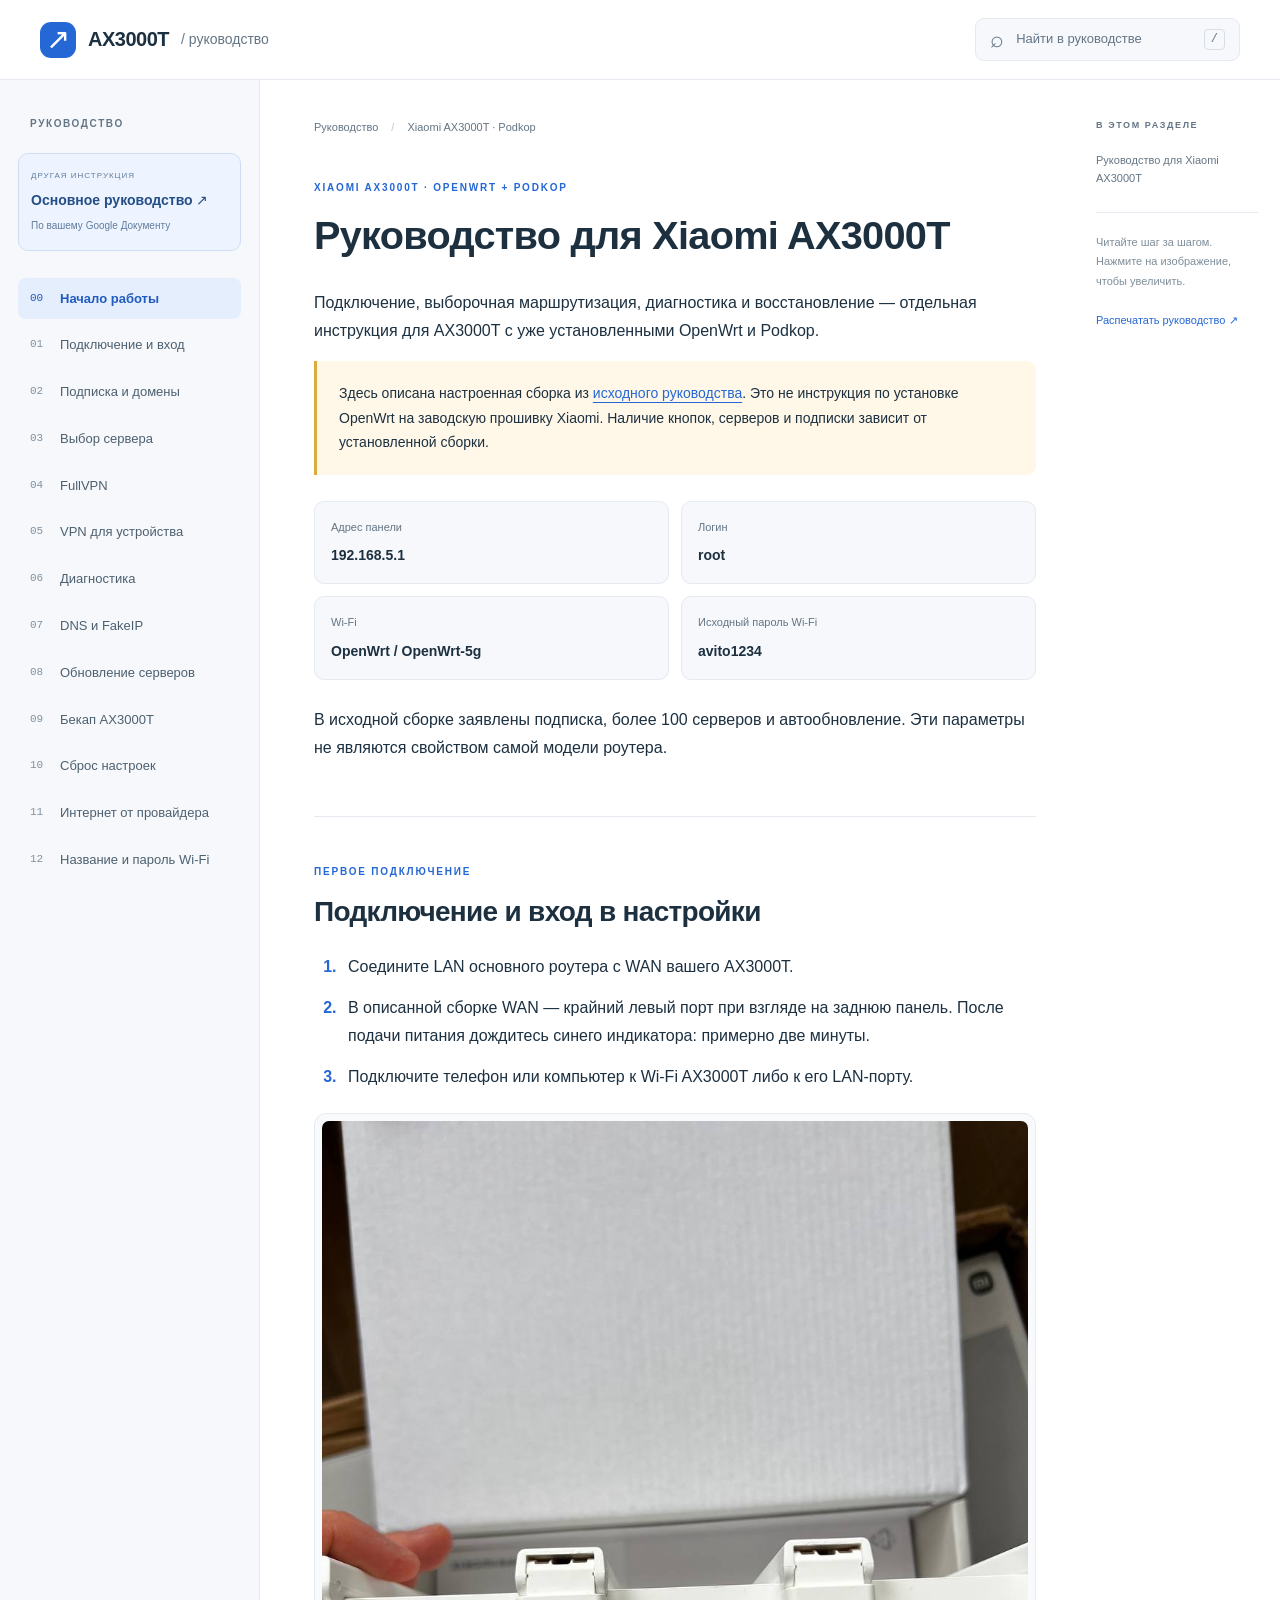
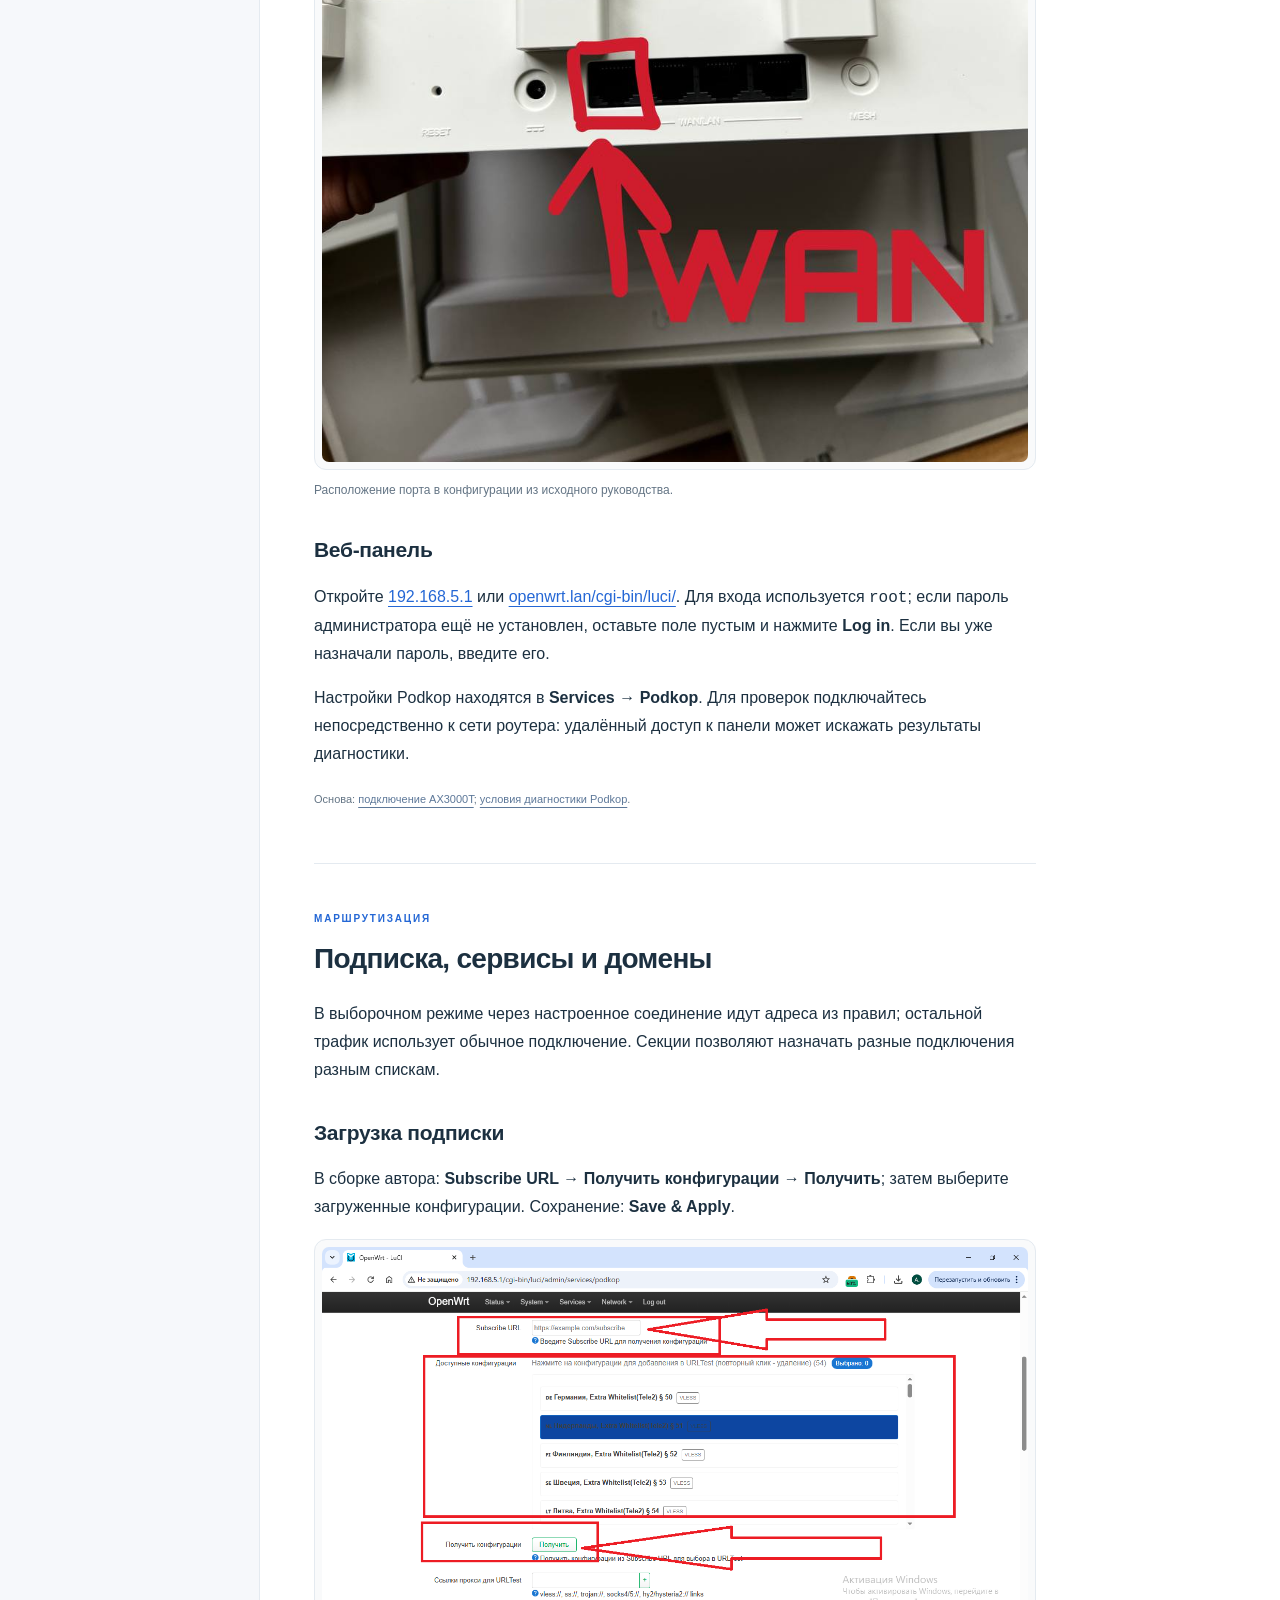
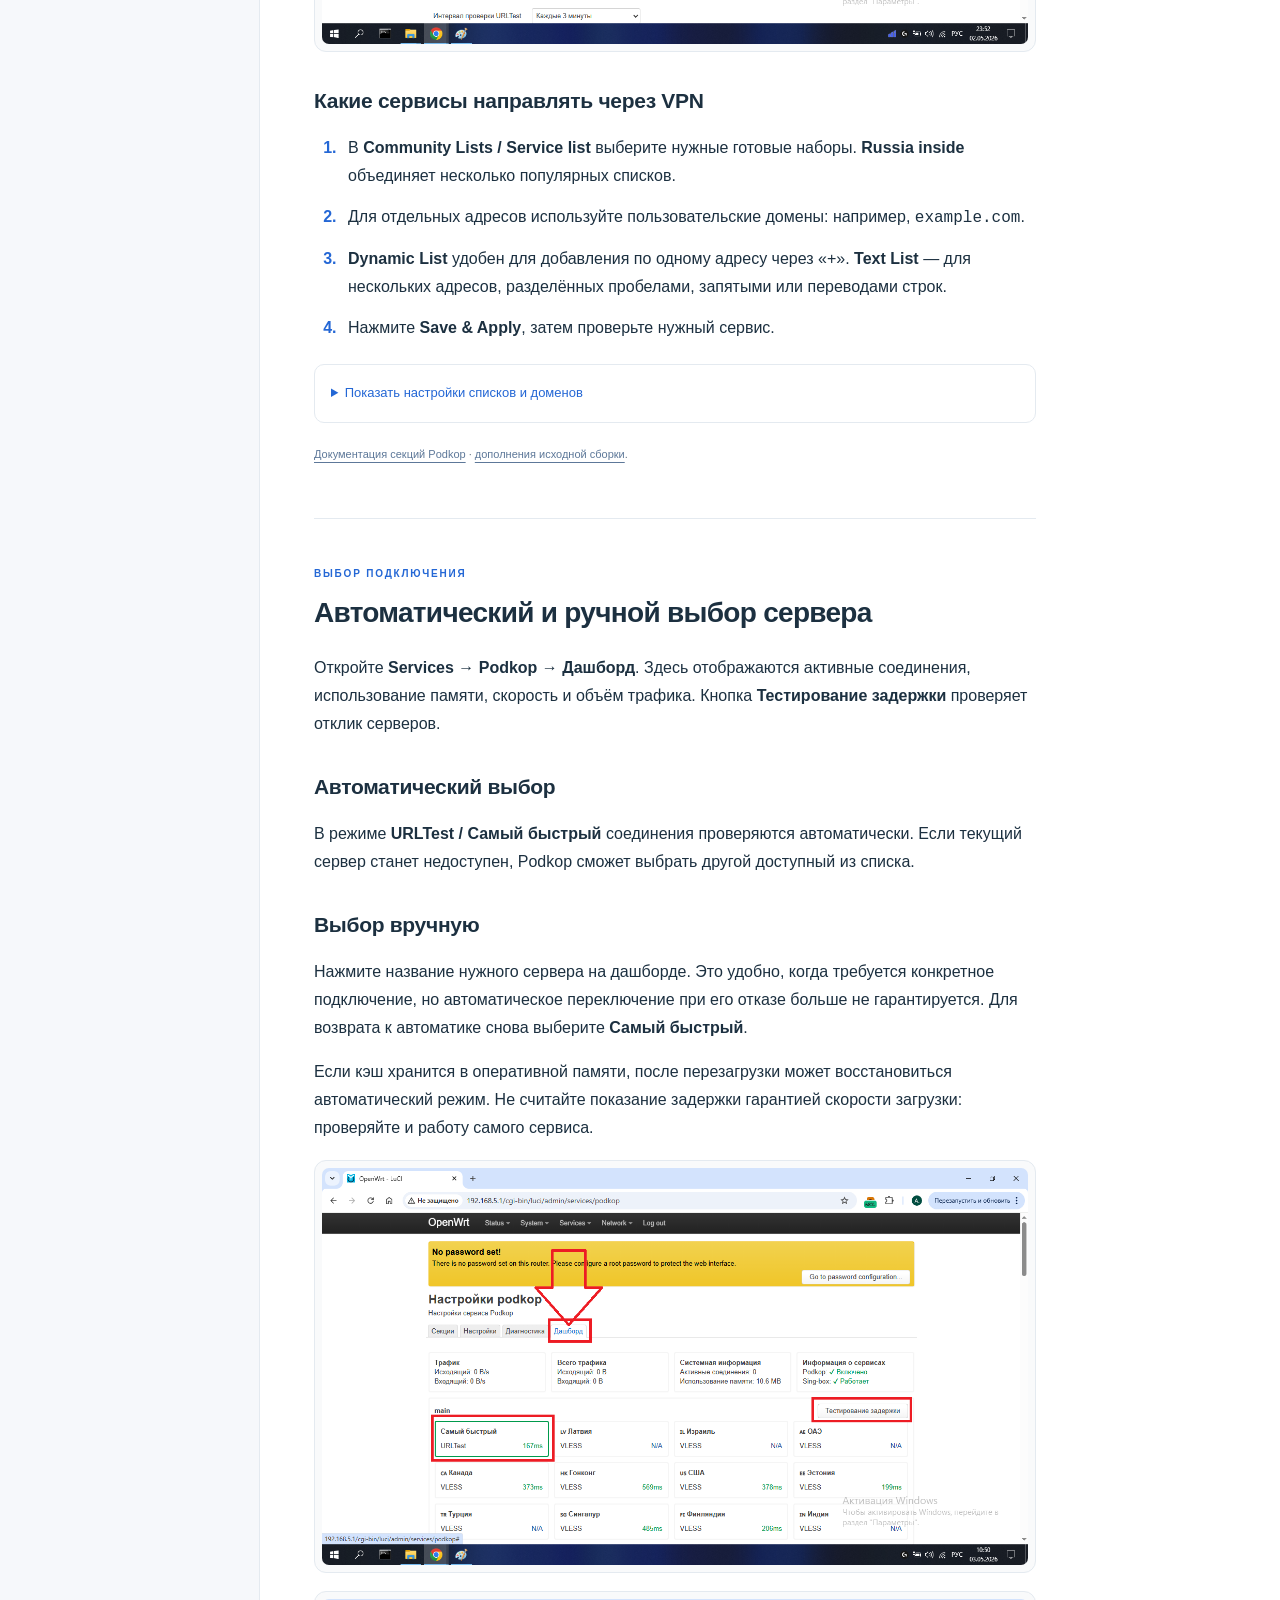
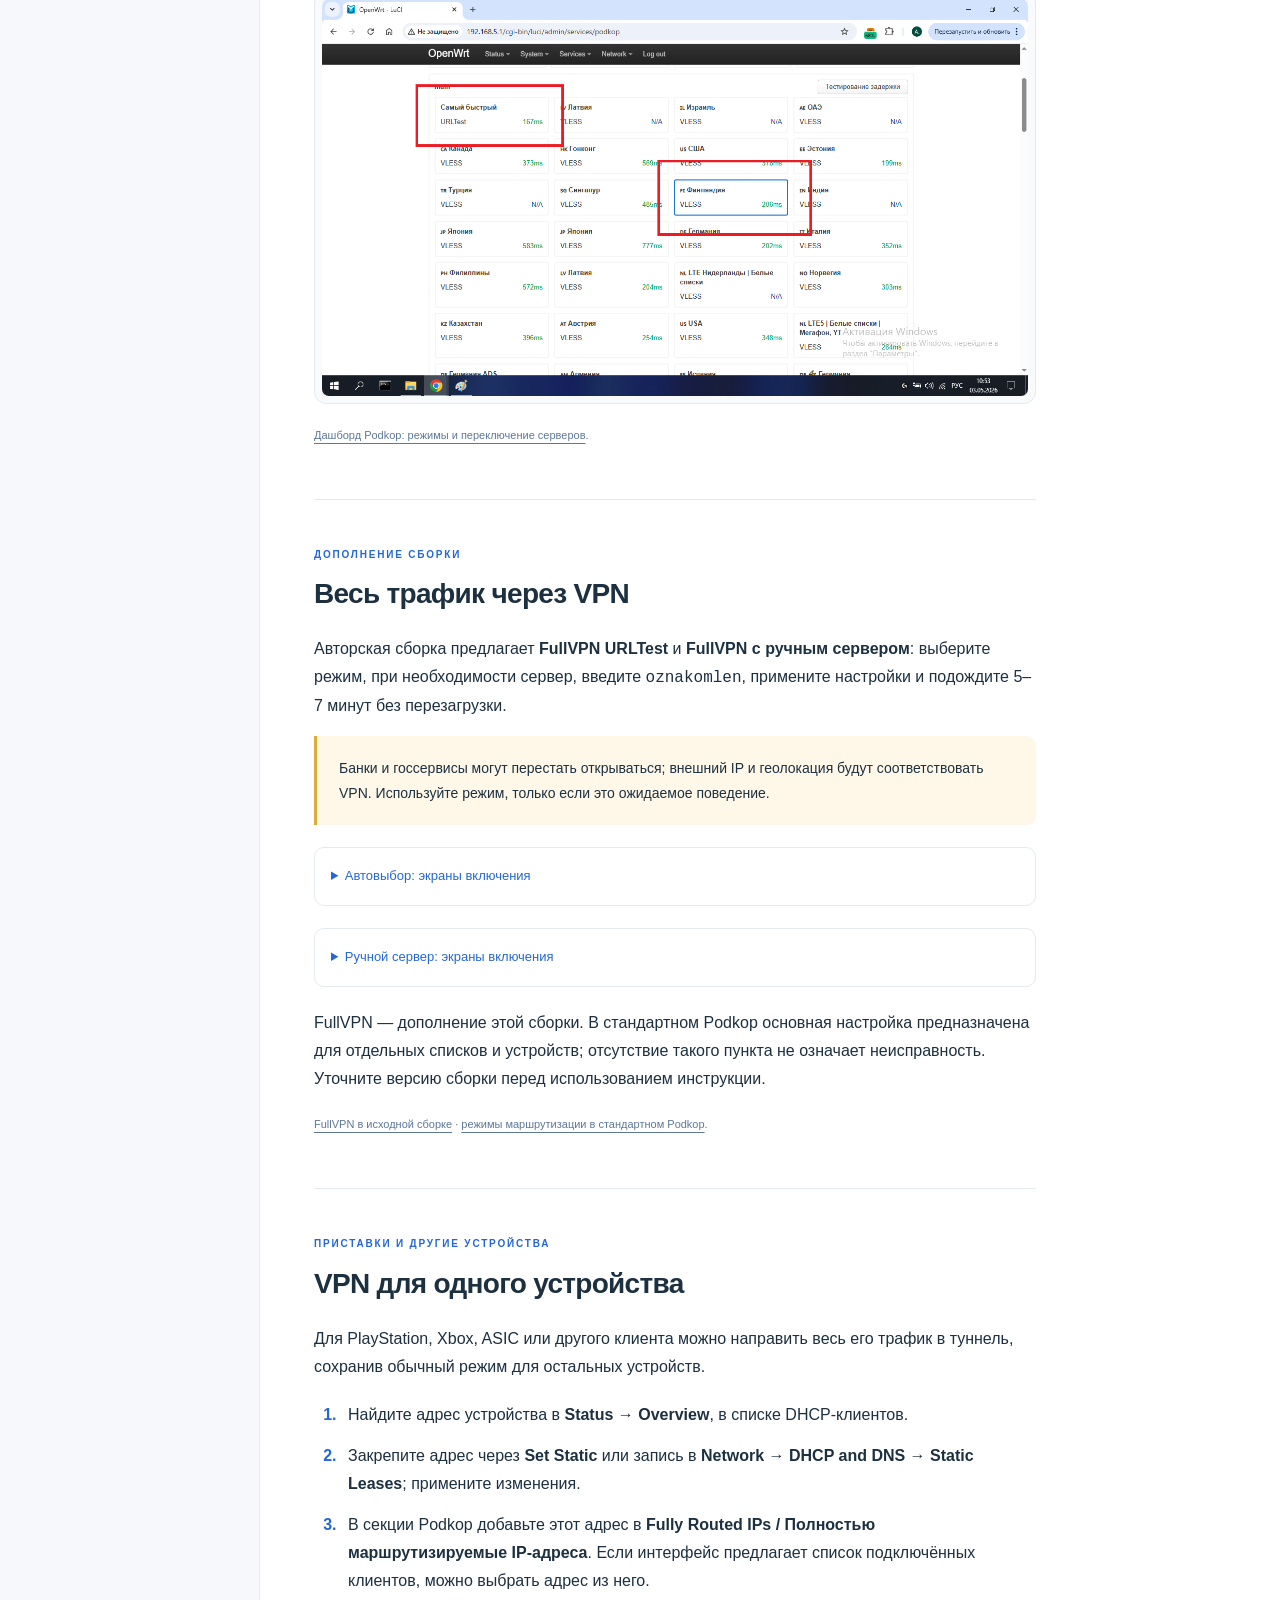
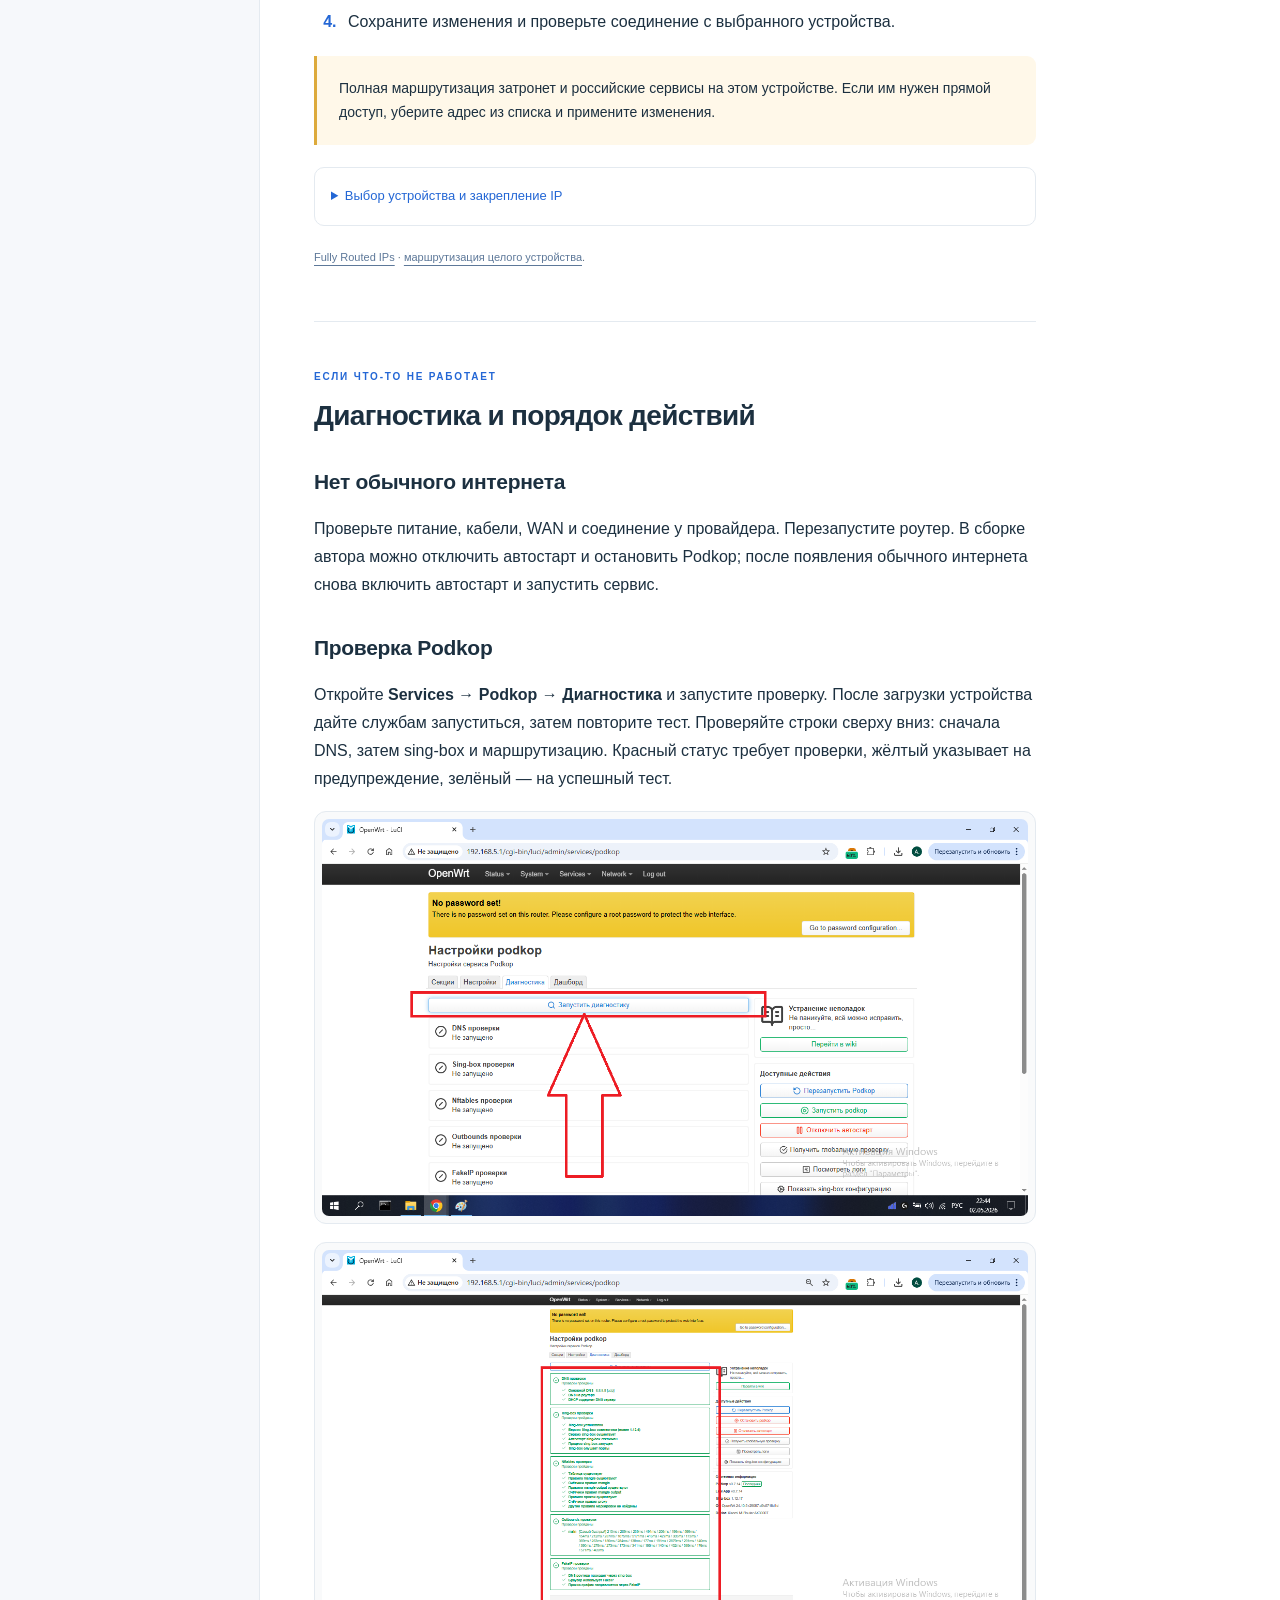
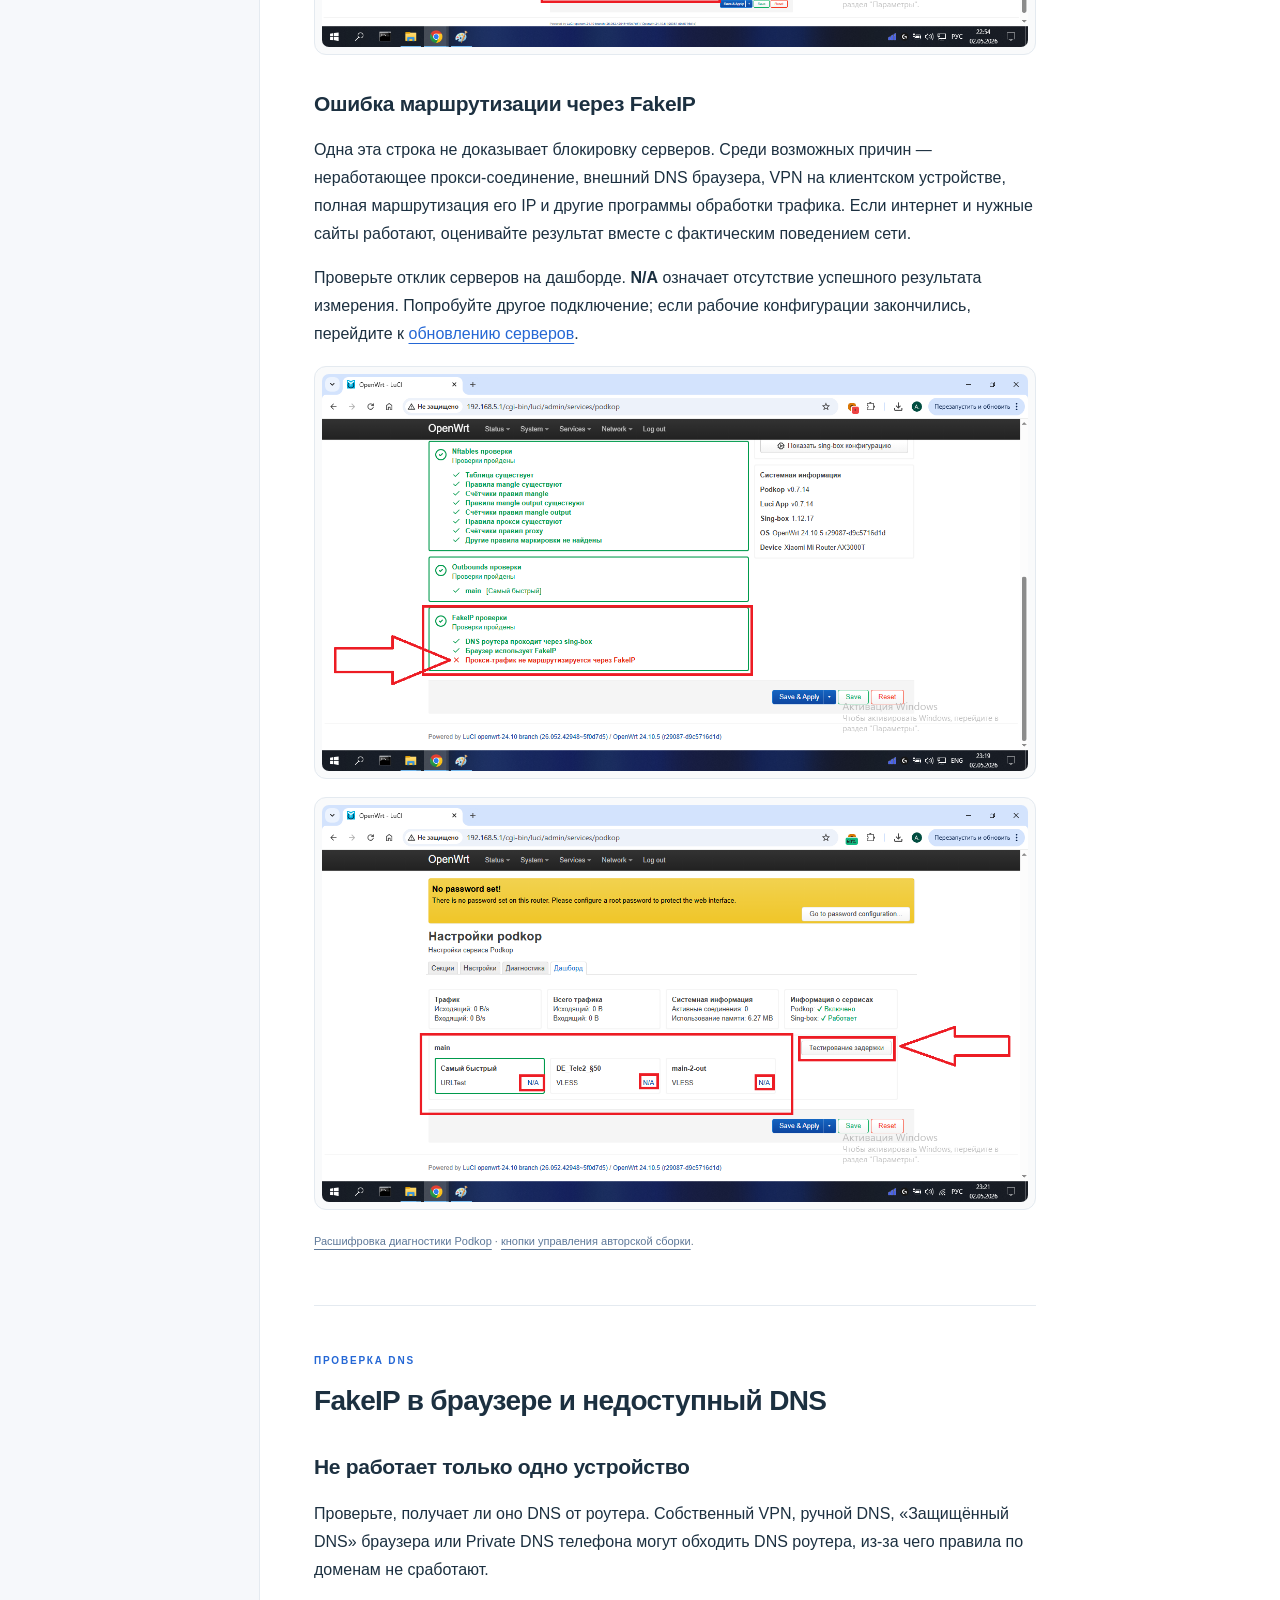
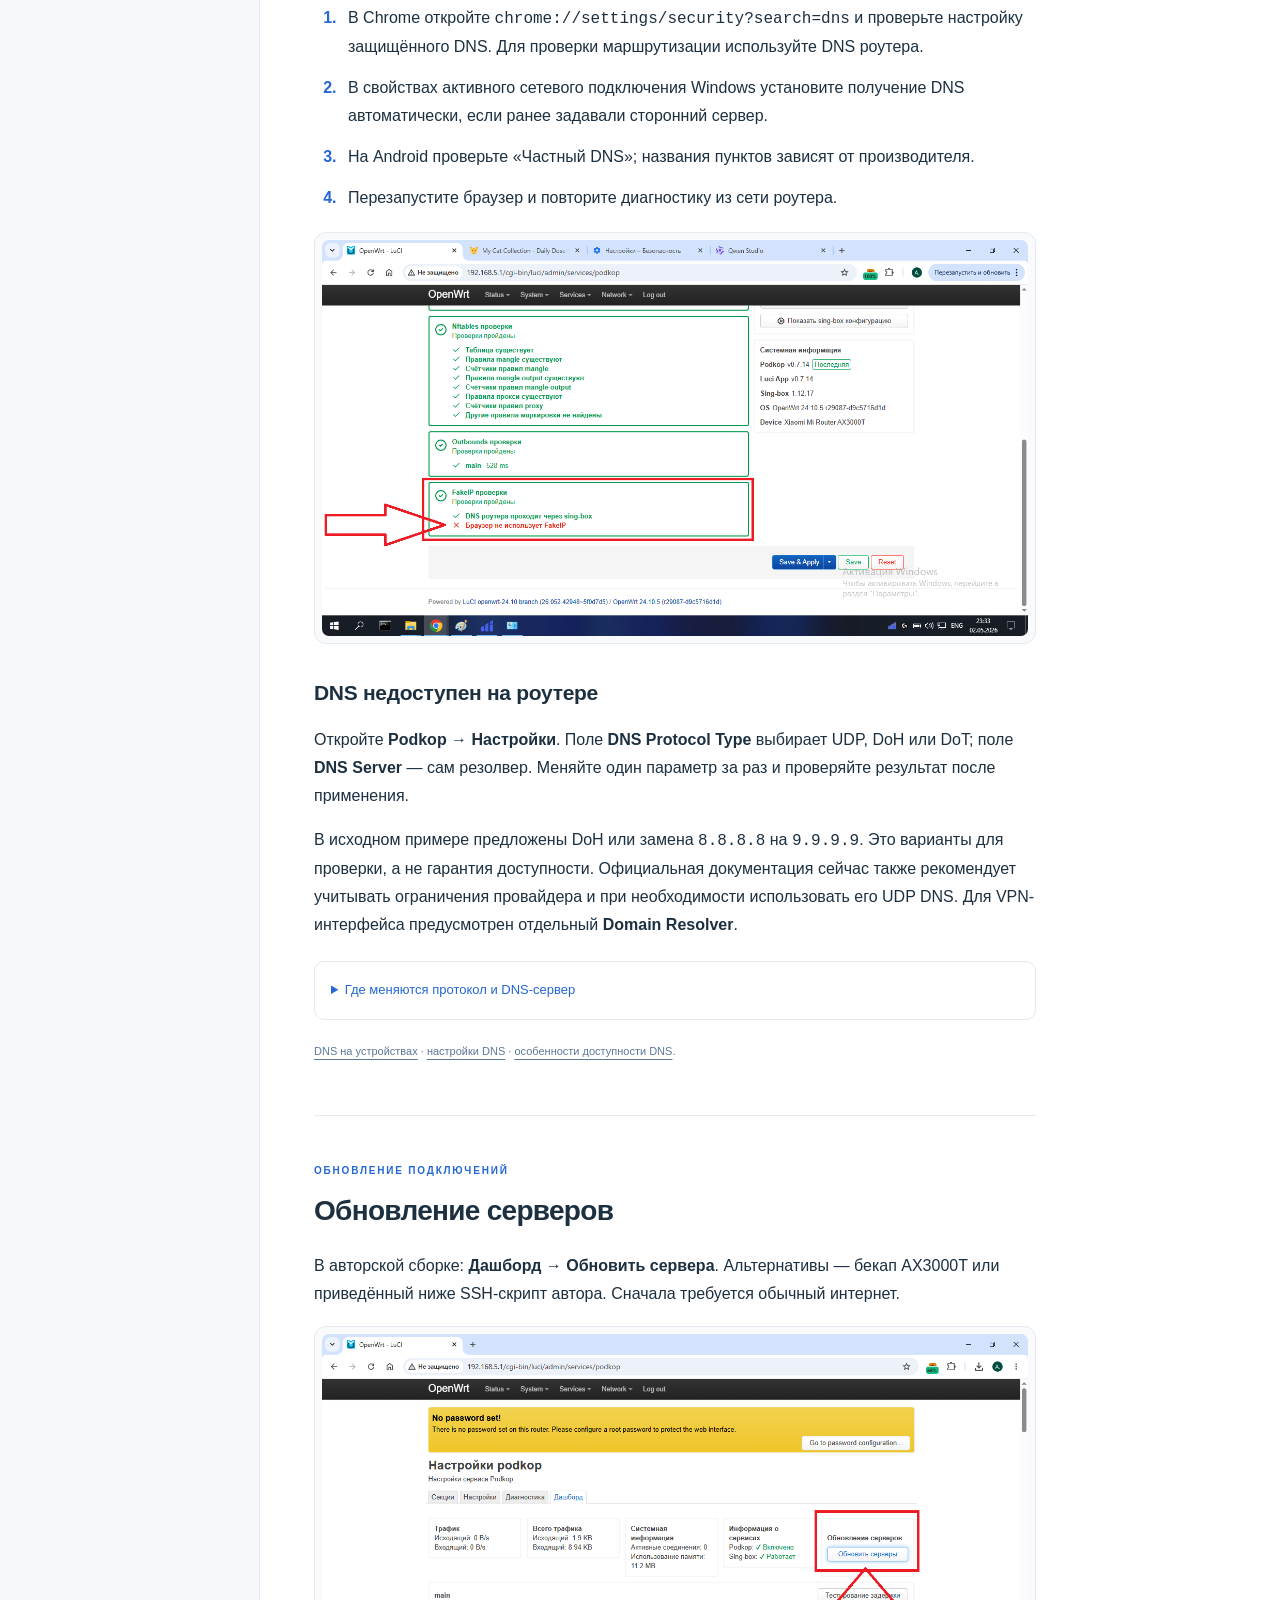
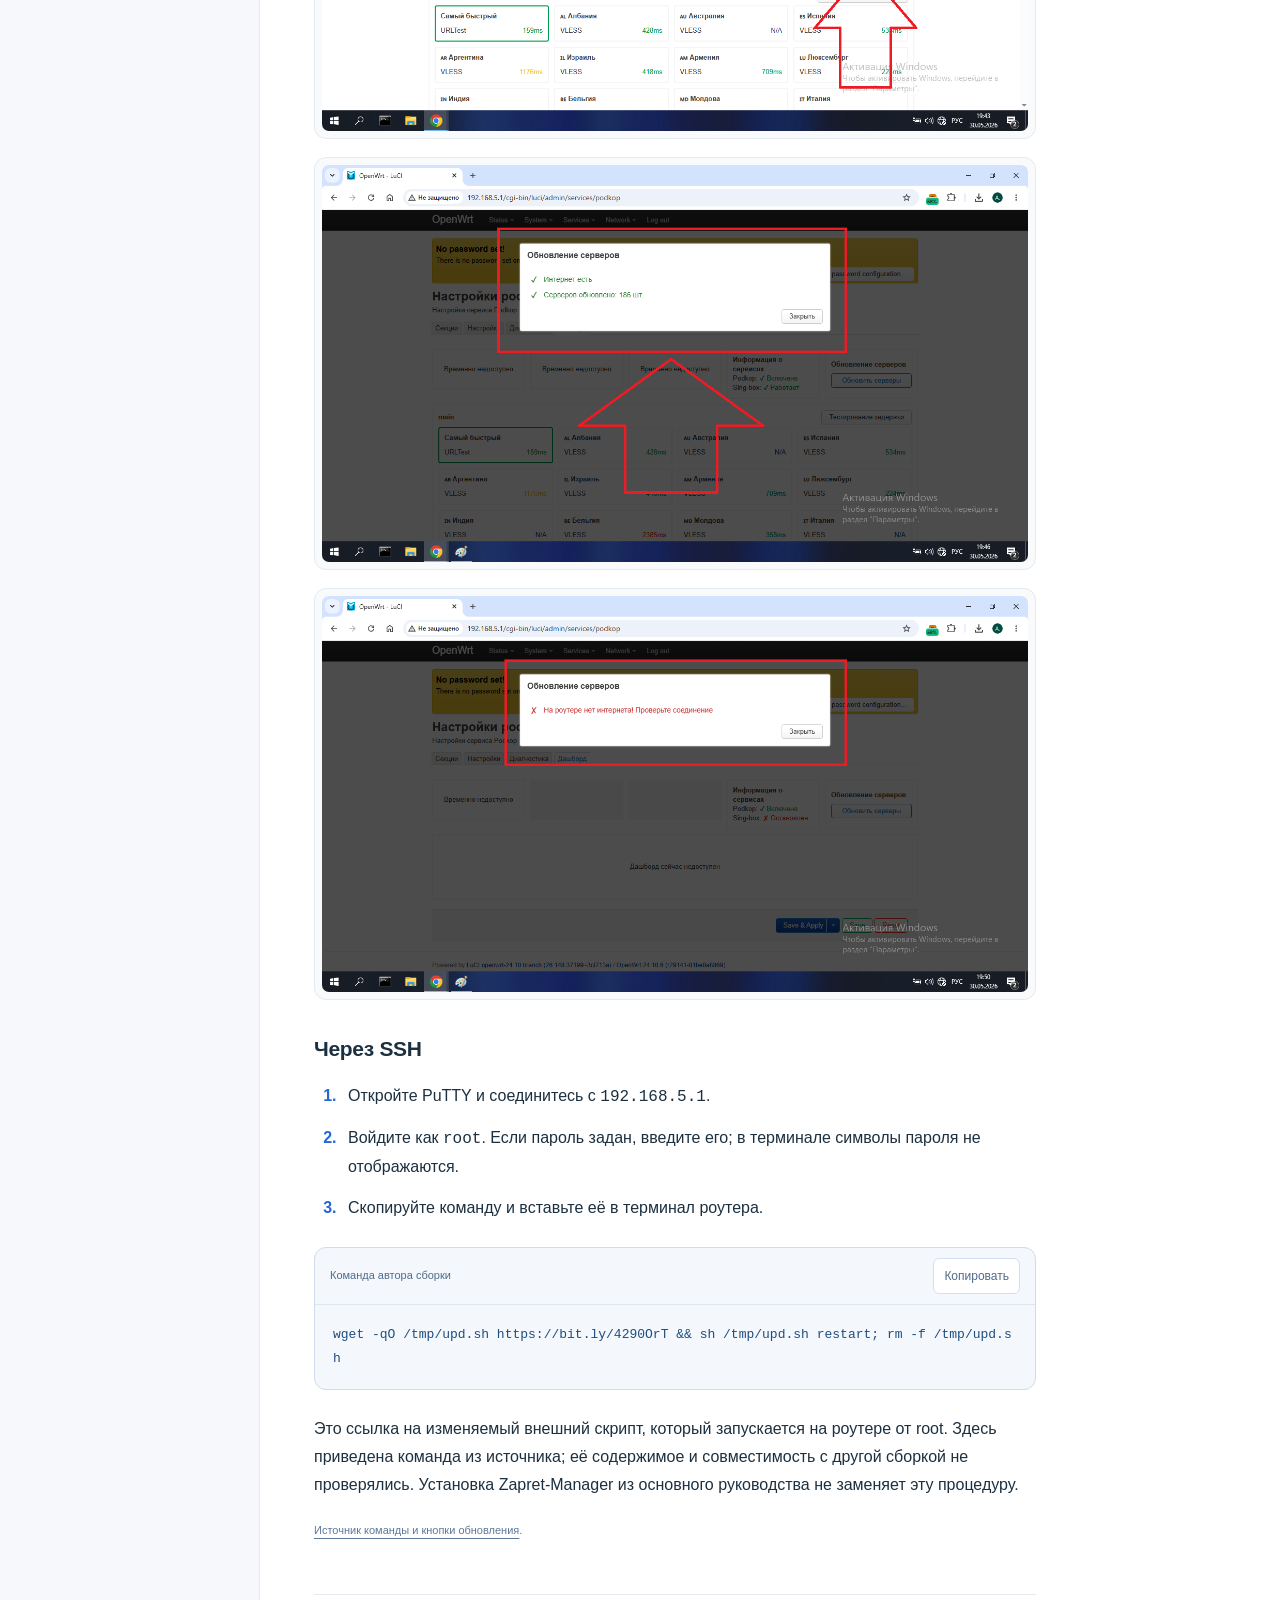
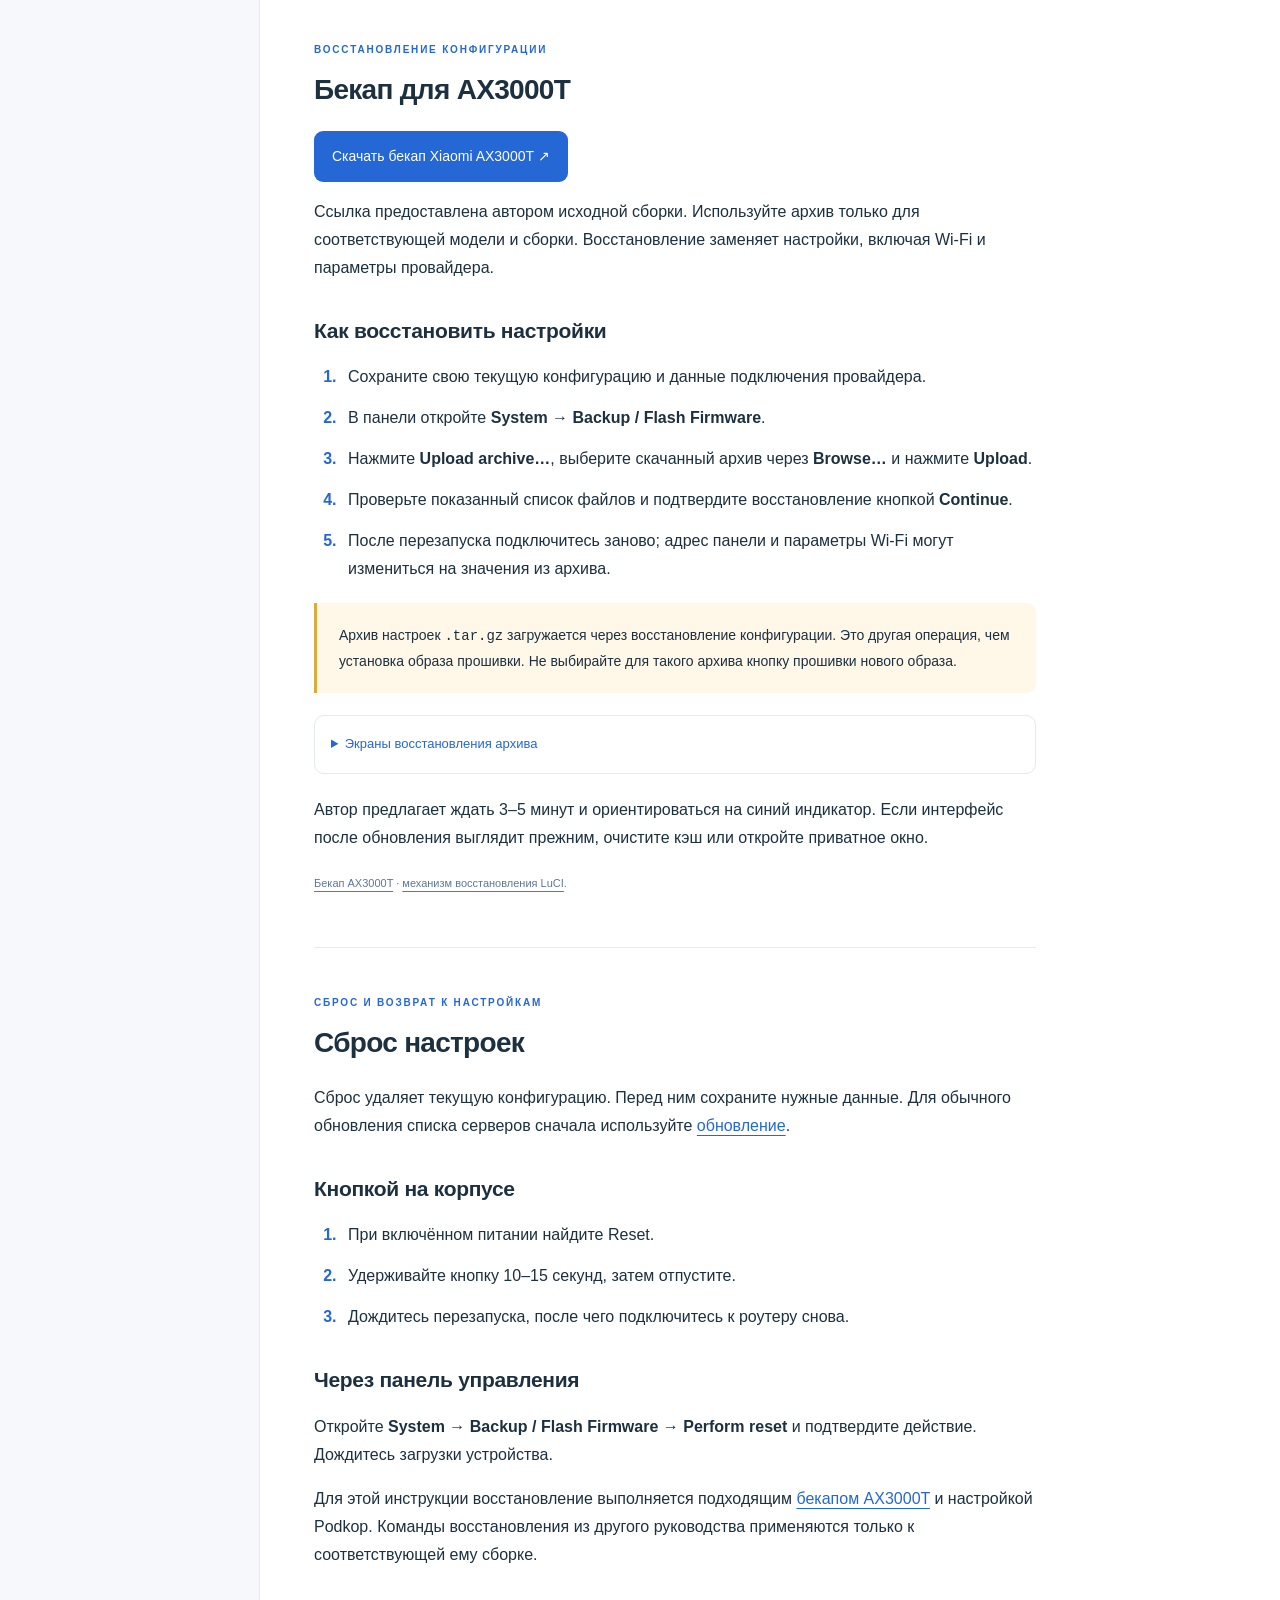
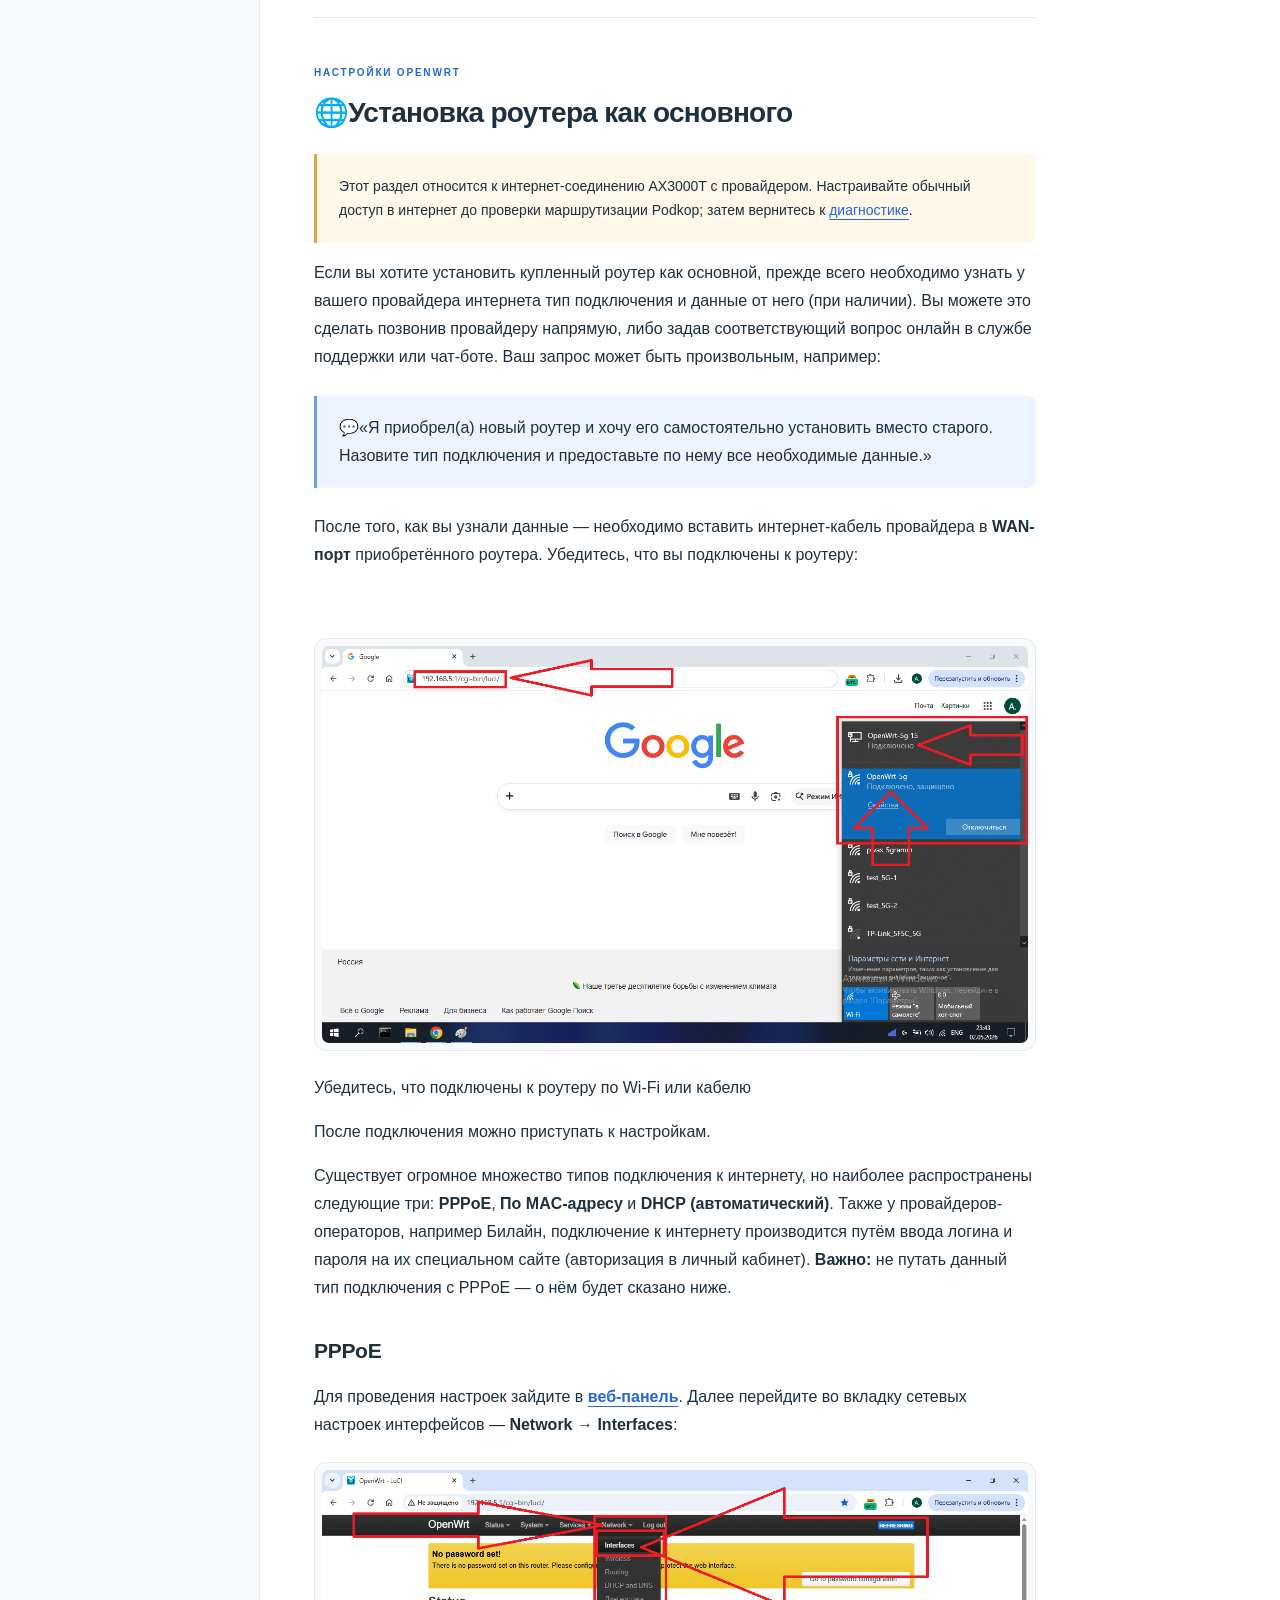
==== ax3000t.html @ 641a0ffe "Add separate Xiaomi AX3000T OpenWrt and Podkop guide" ====
<!DOCTYPE html>

<html lang="ru">
<head>
<meta charset="utf-8"/>
<meta content="width=device-width,initial-scale=1" name="viewport"/>
<meta content="#ffffff" name="theme-color"/>
<meta content="Xiaomi AX3000T с OpenWrt и Podkop: подключение, серверы, FullVPN, DNS, диагностика, бекап и восстановление." name="description"/>
<title>Xiaomi AX3000T — руководство OpenWrt и Podkop</title>
<link href="assets/favicon.svg" rel="icon" type="image/svg+xml"/>
<link href="assets/style.css" rel="stylesheet"/>
<script defer="" src="assets/app.js"></script>
</head>
<body>
<a class="skip-link" href="#main-content">Перейти к инструкции</a>
<header class="site-header">
<a aria-label="Роутер — в начало руководства" class="brand" href="#ax-start"><span aria-hidden="true" class="brand-icon">↗</span><strong>AX3000T</strong><span class="brand-caption">/ руководство</span></a>
<div class="header-actions"><button aria-label="Поиск по руководству" class="search-trigger" type="button"><span aria-hidden="true">⌕</span><span class="search-label">Найти в руководстве</span><kbd>/</kbd></button><button aria-controls="sidebar" aria-expanded="false" class="menu-toggle" type="button">☰ <span>Разделы</span></button></div>
</header>
<div aria-hidden="true" class="reading-progress"><span></span></div>
<div class="page-layout">
<aside class="sidebar" id="sidebar"><div class="sidebar-inner"><div class="eyebrow">РУКОВОДСТВО</div><nav aria-label="Разделы руководства"><a class="guide-switch" href="index.html"><small>ДРУГАЯ ИНСТРУКЦИЯ</small><strong>Основное руководство ↗</strong><span>По вашему Google Документу</span></a><a class="nav-link" href="#ax-start"><span class="nav-number">00</span><span>Начало работы</span></a><a class="nav-link" href="#ax-connect"><span class="nav-number">01</span><span>Подключение и вход</span></a><a class="nav-link" href="#ax-routing"><span class="nav-number">02</span><span>Подписка и домены</span></a><a class="nav-link" href="#ax-servers"><span class="nav-number">03</span><span>Выбор сервера</span></a><a class="nav-link" href="#ax-fullvpn"><span class="nav-number">04</span><span>FullVPN</span></a><a class="nav-link" href="#ax-devices"><span class="nav-number">05</span><span>VPN для устройства</span></a><a class="nav-link" href="#ax-diagnostics"><span class="nav-number">06</span><span>Диагностика</span></a><a class="nav-link" href="#ax-dns"><span class="nav-number">07</span><span>DNS и FakeIP</span></a><a class="nav-link" href="#ax-updates"><span class="nav-number">08</span><span>Обновление серверов</span></a><a class="nav-link" href="#ax-backup"><span class="nav-number">09</span><span>Бекап AX3000T</span></a><a class="nav-link" href="#ax-reset"><span class="nav-number">10</span><span>Сброс настроек</span></a><a class="nav-link" href="#ax-main-router"><span class="nav-number">11</span><span>Интернет от провайдера</span></a><a class="nav-link" href="#ax-wifi"><span class="nav-number">12</span><span>Название и пароль Wi-Fi</span></a><a class="nav-link" href="#ax-reference"><span class="nav-number">13</span><span>Об источниках</span></a><a class="nav-link" href="#contacts"><span class="nav-number">↗</span><span>Мои профили на Авито</span></a></nav><div class="sidebar-bottom"><span class="sidebar-dot"></span>От подключения до настройки</div></div></aside>
<main id="main-content"><div class="breadcrumb">Руководство <span>/</span> Xiaomi AX3000T · Podkop</div><section aria-labelledby="ax-start" class="guide-section" data-section="ax-start">
<div class="section-kicker">XIAOMI AX3000T · OPENWRT + PODKOP</div>
<h1 id="ax-start">Руководство для Xiaomi AX3000T</h1>
<p>Подключение, выборочная маршрутизация, диагностика и восстановление — отдельная инструкция для AX3000T с уже установленными OpenWrt и Podkop.</p>
<p class="notice">Здесь описана настроенная сборка из <a href="https://perspekt1va.github.io/" rel="noopener noreferrer" target="_blank">исходного руководства</a>. Это не инструкция по установке OpenWrt на заводскую прошивку Xiaomi. Наличие кнопок, серверов и подписки зависит от установленной сборки.</p>
<div class="quick-data"><div><small>Адрес панели</small><strong>192.168.5.1</strong></div><div><small>Логин</small><strong>root</strong></div><div><small>Wi-Fi</small><strong>OpenWrt / OpenWrt-5g</strong></div><div><small>Исходный пароль Wi-Fi</small><strong>avito1234</strong></div></div>
<p>В исходной сборке заявлены подписка, более 100 серверов и автообновление. Эти параметры не являются свойством самой модели роутера.</p>
</section>
<section aria-labelledby="ax-connect" class="guide-section" data-section="ax-connect">
<div class="section-kicker">ПЕРВОЕ ПОДКЛЮЧЕНИЕ</div><h2 id="ax-connect">Подключение и вход в настройки</h2>
<ol><li>Соедините LAN основного роутера с WAN вашего AX3000T.</li><li>В описанной сборке WAN — крайний левый порт при взгляде на заднюю панель. После подачи питания дождитесь синего индикатора: примерно две минуты.</li><li>Подключите телефон или компьютер к Wi-Fi AX3000T либо к его LAN-порту.</li></ol>
<figure><a class="screenshot" data-lightbox="" href="assets/images/xiaomi-ax3000t-wan.jpg"><img alt="Задняя панель Xiaomi AX3000T: расположение WAN-порта" loading="lazy" src="assets/images/xiaomi-ax3000t-wan.jpg"/></a><figcaption>Расположение порта в конфигурации из исходного руководства.</figcaption></figure>
<h3 id="ax-login">Веб-панель</h3><p>Откройте <a href="http://192.168.5.1/" rel="noopener noreferrer" target="_blank">192.168.5.1</a> или <a href="http://openwrt.lan/cgi-bin/luci/" rel="noopener noreferrer" target="_blank">openwrt.lan/cgi-bin/luci/</a>. Для входа используется <code>root</code>; если пароль администратора ещё не установлен, оставьте поле пустым и нажмите <strong>Log in</strong>. Если вы уже назначали пароль, введите его.</p>
<p>Настройки Podkop находятся в <strong>Services → Podkop</strong>. Для проверок подключайтесь непосредственно к сети роутера: удалённый доступ к панели может искажать результаты диагностики.</p>
<p class="source-note">Основа: <a href="https://perspekt1va.github.io/#connection" rel="noopener noreferrer" target="_blank">подключение AX3000T</a>; <a href="https://podkop.net/docs/troubleshooting/" rel="noopener noreferrer" target="_blank">условия диагностики Podkop</a>.</p>
</section>
<section aria-labelledby="ax-routing" class="guide-section" data-section="ax-routing">
<div class="section-kicker">МАРШРУТИЗАЦИЯ</div><h2 id="ax-routing">Подписка, сервисы и домены</h2>
<p>В выборочном режиме через настроенное соединение идут адреса из правил; остальной трафик использует обычное подключение. Секции позволяют назначать разные подключения разным спискам.</p>
<h3 id="ax-subscription">Загрузка подписки</h3><p>В сборке автора: <strong>Subscribe URL → Получить конфигурации → Получить</strong>; затем выберите загруженные конфигурации. Сохранение: <strong>Save &amp; Apply</strong>.</p>
<a class="screenshot" data-lightbox="" href="assets/ax3000t/16.png"><img alt="Subscribe URL и конфигурации" decoding="async" height="768" loading="lazy" src="assets/ax3000t/16.png" width="1366"/></a>
<h3 id="ax-domains">Какие сервисы направлять через VPN</h3><ol><li>В <strong>Community Lists / Service list</strong> выберите нужные готовые наборы. <strong>Russia inside</strong> объединяет несколько популярных списков.</li><li>Для отдельных адресов используйте пользовательские домены: например, <code>example.com</code>.</li><li><strong>Dynamic List</strong> удобен для добавления по одному адресу через «+». <strong>Text List</strong> — для нескольких адресов, разделённых пробелами, запятыми или переводами строк.</li><li>Нажмите <strong>Save &amp; Apply</strong>, затем проверьте нужный сервис.</li></ol>
<details><summary>Показать настройки списков и доменов</summary><a class="screenshot" data-lightbox="" href="assets/ax3000t/15.png"><img alt="Основные параметры Podkop" decoding="async" height="768" loading="lazy" src="assets/ax3000t/15.png" width="1366"/></a><a class="screenshot" data-lightbox="" href="assets/ax3000t/17.png"><img alt="Service list — списки" decoding="async" height="768" loading="lazy" src="assets/ax3000t/17.png" width="1366"/></a><a class="screenshot" data-lightbox="" href="assets/ax3000t/18.png"><img alt="Выбор типа списка доменов" decoding="async" height="768" loading="lazy" src="assets/ax3000t/18.png" width="1366"/></a><a class="screenshot" data-lightbox="" href="assets/ax3000t/19.png"><img alt="Динамический список" decoding="async" height="768" loading="lazy" src="assets/ax3000t/19.png" width="1366"/></a><a class="screenshot" data-lightbox="" href="assets/ax3000t/20.png"><img alt="Текстовый список" decoding="async" height="768" loading="lazy" src="assets/ax3000t/20.png" width="1366"/></a><a class="screenshot" data-lightbox="" href="assets/ax3000t/22.png"><img alt="Save &amp; Apply" decoding="async" height="768" loading="lazy" src="assets/ax3000t/22.png" width="1366"/></a></details>
<p class="source-note"><a href="https://podkop.net/docs/sections/" rel="noopener noreferrer" target="_blank">Документация секций Podkop</a> · <a href="https://perspekt1va.github.io/#podkop-settings" rel="noopener noreferrer" target="_blank">дополнения исходной сборки</a>.</p>
</section>
<section aria-labelledby="ax-servers" class="guide-section" data-section="ax-servers">
<div class="section-kicker">ВЫБОР ПОДКЛЮЧЕНИЯ</div><h2 id="ax-servers">Автоматический и ручной выбор сервера</h2>
<p>Откройте <strong>Services → Podkop → Дашборд</strong>. Здесь отображаются активные соединения, использование памяти, скорость и объём трафика. Кнопка <strong>Тестирование задержки</strong> проверяет отклик серверов.</p>
<h3 id="ax-auto-server">Автоматический выбор</h3><p>В режиме <strong>URLTest / Самый быстрый</strong> соединения проверяются автоматически. Если текущий сервер станет недоступен, Podkop сможет выбрать другой доступный из списка.</p>
<h3 id="ax-manual-server">Выбор вручную</h3><p>Нажмите название нужного сервера на дашборде. Это удобно, когда требуется конкретное подключение, но автоматическое переключение при его отказе больше не гарантируется. Для возврата к автоматике снова выберите <strong>Самый быстрый</strong>.</p>
<p>Если кэш хранится в оперативной памяти, после перезагрузки может восстановиться автоматический режим. Не считайте показание задержки гарантией скорости загрузки: проверяйте и работу самого сервиса.</p>
<a class="screenshot" data-lightbox="" href="assets/ax3000t/41.png"><img alt="Дашборд с серверами" decoding="async" height="768" loading="lazy" src="assets/ax3000t/41.png" width="1366"/></a><a class="screenshot" data-lightbox="" href="assets/ax3000t/42.png"><img alt="Выбранный сервер с синей обводкой" decoding="async" height="768" loading="lazy" src="assets/ax3000t/42.png" width="1366"/></a>
<p class="source-note"><a href="https://podkop.net/docs/dashboard/" rel="noopener noreferrer" target="_blank">Дашборд Podkop: режимы и переключение серверов</a>.</p>
</section>
<section aria-labelledby="ax-fullvpn" class="guide-section" data-section="ax-fullvpn">
<div class="section-kicker">ДОПОЛНЕНИЕ СБОРКИ</div><h2 id="ax-fullvpn">Весь трафик через VPN</h2>
<p>Авторская сборка предлагает <strong>FullVPN URLTest</strong> и <strong>FullVPN с ручным сервером</strong>: выберите режим, при необходимости сервер, введите <code>oznakomlen</code>, примените настройки и подождите 5–7 минут без перезагрузки.</p>
<p class="notice">Банки и госсервисы могут перестать открываться; внешний IP и геолокация будут соответствовать VPN. Используйте режим, только если это ожидаемое поведение.</p>
<details><summary>Автовыбор: экраны включения</summary><a class="screenshot" data-lightbox="" href="assets/ax3000t/71.png"><img alt="Services → Podkop" decoding="async" height="1080" loading="lazy" src="assets/ax3000t/71.png" width="1920"/></a><a class="screenshot" data-lightbox="" href="assets/ax3000t/72.png"><img alt="Выбор режима Full VPN URLTest" decoding="async" height="1080" loading="lazy" src="assets/ax3000t/72.png" width="1920"/></a><a class="screenshot" data-lightbox="" href="assets/ax3000t/73.png"><img alt="Ввод пароля" decoding="async" height="1080" loading="lazy" src="assets/ax3000t/73.png" width="1920"/></a><a class="screenshot" data-lightbox="" href="assets/ax3000t/22.png"><img alt="Save &amp; Apply" decoding="async" height="768" loading="lazy" src="assets/ax3000t/22.png" width="1366"/></a></details><details><summary>Ручной сервер: экраны включения</summary><a class="screenshot" data-lightbox="" href="assets/ax3000t/77.png"><img alt="Выбор режима Full VPN ручной сервер" decoding="async" height="1080" loading="lazy" src="assets/ax3000t/77.png" width="1920"/></a><a class="screenshot" data-lightbox="" href="assets/ax3000t/78.png"><img alt="Выбор сервера из списка" decoding="async" height="1080" loading="lazy" src="assets/ax3000t/78.png" width="1920"/></a><a class="screenshot" data-lightbox="" href="assets/ax3000t/82.png"><img alt="Ввод пароля" decoding="async" height="1080" loading="lazy" src="assets/ax3000t/82.png" width="1920"/></a><a class="screenshot" data-lightbox="" href="assets/ax3000t/22.png"><img alt="Save &amp; Apply" decoding="async" height="768" loading="lazy" src="assets/ax3000t/22.png" width="1366"/></a></details>
<p>FullVPN — дополнение этой сборки. В стандартном Podkop основная настройка предназначена для отдельных списков и устройств; отсутствие такого пункта не означает неисправность. Уточните версию сборки перед использованием инструкции.</p>
<p class="source-note"><a href="https://perspekt1va.github.io/#full-vpn" rel="noopener noreferrer" target="_blank">FullVPN в исходной сборке</a> · <a href="https://podkop.net/docs/faq/" rel="noopener noreferrer" target="_blank">режимы маршрутизации в стандартном Podkop</a>.</p>
</section>
<section aria-labelledby="ax-devices" class="guide-section" data-section="ax-devices">
<div class="section-kicker">ПРИСТАВКИ И ДРУГИЕ УСТРОЙСТВА</div><h2 id="ax-devices">VPN для одного устройства</h2>
<p>Для PlayStation, Xbox, ASIC или другого клиента можно направить весь его трафик в туннель, сохранив обычный режим для остальных устройств.</p>
<ol><li>Найдите адрес устройства в <strong>Status → Overview</strong>, в списке DHCP-клиентов.</li><li>Закрепите адрес через <strong>Set Static</strong> или запись в <strong>Network → DHCP and DNS → Static Leases</strong>; примените изменения.</li><li>В секции Podkop добавьте этот адрес в <strong>Fully Routed IPs / Полностью маршрутизируемые IP-адреса</strong>. Если интерфейс предлагает список подключённых клиентов, можно выбрать адрес из него.</li><li>Сохраните изменения и проверьте соединение с выбранного устройства.</li></ol>
<p class="notice">Полная маршрутизация затронет и российские сервисы на этом устройстве. Если им нужен прямой доступ, уберите адрес из списка и примените изменения.</p>
<details><summary>Выбор устройства и закрепление IP</summary><a class="screenshot" data-lightbox="" href="assets/ax3000t/80.png"><img alt="Выбор IP из выпадающего списка" decoding="async" height="1080" loading="lazy" src="assets/ax3000t/80.png" width="1920"/></a><a class="screenshot" data-lightbox="" href="assets/ax3000t/81.png"><img alt="IP добавлен в список" decoding="async" height="1080" loading="lazy" src="assets/ax3000t/81.png" width="1920"/></a><a class="screenshot" data-lightbox="" href="assets/ax3000t/37.png"><img alt="Список устройств с кнопкой Set Static" decoding="async" height="768" loading="lazy" src="assets/ax3000t/37.png" width="1366"/></a><a class="screenshot" data-lightbox="" href="assets/ax3000t/38.png"><img alt="Save &amp; Apply для статического IP" decoding="async" height="768" loading="lazy" src="assets/ax3000t/38.png" width="1366"/></a><a class="screenshot" data-lightbox="" href="assets/ax3000t/39.png"><img alt="Поле маршрутизируемые IP с добавленным IP" decoding="async" height="768" loading="lazy" src="assets/ax3000t/39.png" width="1366"/></a><a class="screenshot" data-lightbox="" href="assets/ax3000t/40.png"><img alt="Save &amp; Apply" decoding="async" height="768" loading="lazy" src="assets/ax3000t/40.png" width="1366"/></a></details>
<p class="source-note"><a href="https://podkop.net/docs/sections/#полностью-маршрутизируемые-ip-адреса--fully-routed-ips" rel="noopener noreferrer" target="_blank">Fully Routed IPs</a> · <a href="https://podkop.net/docs/faq/" rel="noopener noreferrer" target="_blank">маршрутизация целого устройства</a>.</p>
</section>
<section aria-labelledby="ax-diagnostics" class="guide-section" data-section="ax-diagnostics">
<div class="section-kicker">ЕСЛИ ЧТО-ТО НЕ РАБОТАЕТ</div><h2 id="ax-diagnostics">Диагностика и порядок действий</h2>
<h3 id="ax-no-internet">Нет обычного интернета</h3><p>Проверьте питание, кабели, WAN и соединение у провайдера. Перезапустите роутер. В сборке автора можно отключить автостарт и остановить Podkop; после появления обычного интернета снова включить автостарт и запустить сервис.</p>
<h3 id="ax-run-diagnostics">Проверка Podkop</h3><p>Откройте <strong>Services → Podkop → Диагностика</strong> и запустите проверку. После загрузки устройства дайте службам запуститься, затем повторите тест. Проверяйте строки сверху вниз: сначала DNS, затем sing-box и маршрутизацию. Красный статус требует проверки, жёлтый указывает на предупреждение, зелёный — на успешный тест.</p>
<a class="screenshot" data-lightbox="" href="assets/ax3000t/6.png"><img alt="Запустить диагностику" decoding="async" height="768" loading="lazy" src="assets/ax3000t/6.png" width="1366"/></a><a class="screenshot" data-lightbox="" href="assets/ax3000t/8.png"><img alt="Успешная диагностика" decoding="async" height="768" loading="lazy" src="assets/ax3000t/8.png" width="1366"/></a>
<h3 id="ax-fakeip">Ошибка маршрутизации через FakeIP</h3><p>Одна эта строка не доказывает блокировку серверов. Среди возможных причин — неработающее прокси-соединение, внешний DNS браузера, VPN на клиентском устройстве, полная маршрутизация его IP и другие программы обработки трафика. Если интернет и нужные сайты работают, оценивайте результат вместе с фактическим поведением сети.</p>
<p>Проверьте отклик серверов на дашборде. <strong>N/A</strong> означает отсутствие успешного результата измерения. Попробуйте другое подключение; если рабочие конфигурации закончились, перейдите к <a href="#ax-updates">обновлению серверов</a>.</p>
<a class="screenshot" data-lightbox="" href="assets/ax3000t/9.png"><img alt="Ошибка прокси-трафик FakeIP" decoding="async" height="768" loading="lazy" src="assets/ax3000t/9.png" width="1366"/></a><a class="screenshot" data-lightbox="" href="assets/ax3000t/10.png"><img alt="Дашборд — N/A серверов" decoding="async" height="768" loading="lazy" src="assets/ax3000t/10.png" width="1366"/></a>
<p class="source-note"><a href="https://podkop.net/docs/diagnostics/" rel="noopener noreferrer" target="_blank">Расшифровка диагностики Podkop</a> · <a href="https://perspekt1va.github.io/#troubleshooting" rel="noopener noreferrer" target="_blank">кнопки управления авторской сборки</a>.</p>
</section>
<section aria-labelledby="ax-dns" class="guide-section" data-section="ax-dns">
<div class="section-kicker">ПРОВЕРКА DNS</div><h2 id="ax-dns">FakeIP в браузере и недоступный DNS</h2>
<h3 id="ax-browser-dns">Не работает только одно устройство</h3><p>Проверьте, получает ли оно DNS от роутера. Собственный VPN, ручной DNS, «Защищённый DNS» браузера или Private DNS телефона могут обходить DNS роутера, из-за чего правила по доменам не сработают.</p>
<ol><li>В Chrome откройте <code>chrome://settings/security?search=dns</code> и проверьте настройку защищённого DNS. Для проверки маршрутизации используйте DNS роутера.</li><li>В свойствах активного сетевого подключения Windows установите получение DNS автоматически, если ранее задавали сторонний сервер.</li><li>На Android проверьте «Частный DNS»; названия пунктов зависят от производителя.</li><li>Перезапустите браузер и повторите диагностику из сети роутера.</li></ol>
<a class="screenshot" data-lightbox="" href="assets/ax3000t/11.png"><img alt="FakeIP браузер не использует" decoding="async" height="768" loading="lazy" src="assets/ax3000t/11.png" width="1366"/></a>
<h3 id="ax-router-dns">DNS недоступен на роутере</h3><p>Откройте <strong>Podkop → Настройки</strong>. Поле <strong>DNS Protocol Type</strong> выбирает UDP, DoH или DoT; поле <strong>DNS Server</strong> — сам резолвер. Меняйте один параметр за раз и проверяйте результат после применения.</p>
<p>В исходном примере предложены DoH или замена <code>8.8.8.8</code> на <code>9.9.9.9</code>. Это варианты для проверки, а не гарантия доступности. Официальная документация сейчас также рекомендует учитывать ограничения провайдера и при необходимости использовать его UDP DNS. Для VPN-интерфейса предусмотрен отдельный <strong>Domain Resolver</strong>.</p>
<details><summary>Где меняются протокол и DNS-сервер</summary><a class="screenshot" data-lightbox="" href="assets/ax3000t/87.png"><img alt="Вкладка Настройки" decoding="async" height="1080" loading="lazy" src="assets/ax3000t/87.png" width="1920"/></a><a class="screenshot" data-lightbox="" href="assets/ax3000t/88.png"><img alt="Тип протокола udp" decoding="async" height="1080" loading="lazy" src="assets/ax3000t/88.png" width="1920"/></a><a class="screenshot" data-lightbox="" href="assets/ax3000t/89.png"><img alt="Выбор DoH" decoding="async" height="1080" loading="lazy" src="assets/ax3000t/89.png" width="1920"/></a><a class="screenshot" data-lightbox="" href="assets/ax3000t/90.png"><img alt="DNS 8.8.8.8 по умолчанию" decoding="async" height="1080" loading="lazy" src="assets/ax3000t/90.png" width="1920"/></a><a class="screenshot" data-lightbox="" href="assets/ax3000t/91.png"><img alt="Выбор DNS 9.9.9.9" decoding="async" height="1080" loading="lazy" src="assets/ax3000t/91.png" width="1920"/></a><a class="screenshot" data-lightbox="" href="assets/ax3000t/22.png"><img alt="Save &amp; Apply" decoding="async" height="768" loading="lazy" src="assets/ax3000t/22.png" width="1366"/></a></details>
<p class="source-note"><a href="https://podkop.net/docs/client-dns/" rel="noopener noreferrer" target="_blank">DNS на устройствах</a> · <a href="https://podkop.net/docs/settings/" rel="noopener noreferrer" target="_blank">настройки DNS</a> · <a href="https://podkop.net/docs/dns/" rel="noopener noreferrer" target="_blank">особенности доступности DNS</a>.</p>
</section>
<section aria-labelledby="ax-updates" class="guide-section" data-section="ax-updates">
<div class="section-kicker">ОБНОВЛЕНИЕ ПОДКЛЮЧЕНИЙ</div><h2 id="ax-updates">Обновление серверов</h2>
<p>В авторской сборке: <strong>Дашборд → Обновить сервера</strong>. Альтернативы — бекап AX3000T или приведённый ниже SSH-скрипт автора. Сначала требуется обычный интернет.</p>
<a class="screenshot" data-lightbox="" href="assets/ax3000t/62.png"><img alt="Кнопка Обновить сервера" decoding="async" height="768" loading="lazy" src="assets/ax3000t/62.png" width="1366"/></a><a class="screenshot" data-lightbox="" href="assets/ax3000t/63.png"><img alt="Успешное обновление через кнопку" decoding="async" height="768" loading="lazy" src="assets/ax3000t/63.png" width="1366"/></a><a class="screenshot" data-lightbox="" href="assets/ax3000t/64.png"><img alt="Ошибка обновления — нет интернета" decoding="async" height="768" loading="lazy" src="assets/ax3000t/64.png" width="1366"/></a>
<h3 id="ax-ssh">Через SSH</h3><ol><li>Откройте PuTTY и соединитесь с <code>192.168.5.1</code>.</li><li>Войдите как <code>root</code>. Если пароль задан, введите его; в терминале символы пароля не отображаются.</li><li>Скопируйте команду и вставьте её в терминал роутера.</li></ol>
<div class="code-block"><div class="code-header"><span>Команда автора сборки</span><button class="copy-button" type="button">Копировать</button></div><pre><code>wget -qO /tmp/upd.sh https://bit.ly/4290OrT &amp;&amp; sh /tmp/upd.sh restart; rm -f /tmp/upd.sh</code></pre></div>
<p>Это ссылка на изменяемый внешний скрипт, который запускается на роутере от root. Здесь приведена команда из источника; её содержимое и совместимость с другой сборкой не проверялись. Установка Zapret-Manager из основного руководства не заменяет эту процедуру.</p>
<p class="source-note"><a href="https://perspekt1va.github.io/#updates" rel="noopener noreferrer" target="_blank">Источник команды и кнопки обновления</a>.</p>
</section>
<section aria-labelledby="ax-backup" class="guide-section" data-section="ax-backup">
<div class="section-kicker">ВОССТАНОВЛЕНИЕ КОНФИГУРАЦИИ</div><h2 id="ax-backup">Бекап для AX3000T</h2>
<p><a class="download-link" href="https://drive.google.com/uc?export=download&amp;id=1vrODBbAVSN5KilV8lXeuAWFhyFuRGhIC" rel="noopener noreferrer" target="_blank">Скачать бекап Xiaomi AX3000T ↗</a></p>
<p>Ссылка предоставлена автором исходной сборки. Используйте архив только для соответствующей модели и сборки. Восстановление заменяет настройки, включая Wi-Fi и параметры провайдера.</p>
<h3 id="ax-load-backup">Как восстановить настройки</h3><ol><li>Сохраните свою текущую конфигурацию и данные подключения провайдера.</li><li>В панели откройте <strong>System → Backup / Flash Firmware</strong>.</li><li>Нажмите <strong>Upload archive…</strong>, выберите скачанный архив через <strong>Browse…</strong> и нажмите <strong>Upload</strong>.</li><li>Проверьте показанный список файлов и подтвердите восстановление кнопкой <strong>Continue</strong>.</li><li>После перезапуска подключитесь заново; адрес панели и параметры Wi-Fi могут измениться на значения из архива.</li></ol>
<p class="notice">Архив настроек <code>.tar.gz</code> загружается через восстановление конфигурации. Это другая операция, чем установка образа прошивки. Не выбирайте для такого архива кнопку прошивки нового образа.</p>
<details><summary>Экраны восстановления архива</summary><a class="screenshot" data-lightbox="" href="assets/ax3000t/28.png"><img alt="System → Backup / Flash Firmware" decoding="async" height="768" loading="lazy" src="assets/ax3000t/28.png" width="1366"/></a><a class="screenshot" data-lightbox="" href="assets/ax3000t/31.png"><img alt="Кнопка Upload archive" decoding="async" height="768" loading="lazy" src="assets/ax3000t/31.png" width="1366"/></a><a class="screenshot" data-lightbox="" href="assets/ax3000t/32.png"><img alt="Окно выбора файла" decoding="async" height="768" loading="lazy" src="assets/ax3000t/32.png" width="1366"/></a><a class="screenshot" data-lightbox="" href="assets/ax3000t/33.png"><img alt="Файл бекапа в папке" decoding="async" height="768" loading="lazy" src="assets/ax3000t/33.png" width="1366"/></a><a class="screenshot" data-lightbox="" href="assets/ax3000t/34.png"><img alt="Нажимаем Upload" decoding="async" height="768" loading="lazy" src="assets/ax3000t/34.png" width="1366"/></a><a class="screenshot" data-lightbox="" href="assets/ax3000t/35.png"><img alt="Подтверждение — Continue" decoding="async" height="768" loading="lazy" src="assets/ax3000t/35.png" width="1366"/></a></details>
<p>Автор предлагает ждать 3–5 минут и ориентироваться на синий индикатор. Если интерфейс после обновления выглядит прежним, очистите кэш или откройте приватное окно.</p>
<p class="source-note"><a href="https://perspekt1va.github.io/#backups" rel="noopener noreferrer" target="_blank">Бекап AX3000T</a> · <a href="https://github.com/openwrt/luci/blob/master/modules/luci-mod-system/htdocs/luci-static/resources/view/system/flash.js" rel="noopener noreferrer" target="_blank">механизм восстановления LuCI</a>.</p>
</section>
<section aria-labelledby="ax-reset" class="guide-section" data-section="ax-reset">
<div class="section-kicker">СБРОС И ВОЗВРАТ К НАСТРОЙКАМ</div><h2 id="ax-reset">Сброс настроек</h2>
<p>Сброс удаляет текущую конфигурацию. Перед ним сохраните нужные данные. Для обычного обновления списка серверов сначала используйте <a href="#ax-updates">обновление</a>.</p>
<h3 id="ax-reset-button">Кнопкой на корпусе</h3><ol><li>При включённом питании найдите Reset.</li><li>Удерживайте кнопку 10–15 секунд, затем отпустите.</li><li>Дождитесь перезапуска, после чего подключитесь к роутеру снова.</li></ol>
<h3 id="ax-reset-panel">Через панель управления</h3><p>Откройте <strong>System → Backup / Flash Firmware → Perform reset</strong> и подтвердите действие. Дождитесь загрузки устройства.</p>
<p>Для этой инструкции восстановление выполняется подходящим <a href="#ax-backup">бекапом AX3000T</a> и настройкой Podkop. Команды восстановления из другого руководства применяются только к соответствующей ему сборке.</p>
</section>
<section aria-labelledby="ax-main-router" class="guide-section" data-section="ax-main-router"><div class="section-kicker">НАСТРОЙКИ OPENWRT</div><h2 id="ax-main-router">🌐Установка роутера как основного</h2><p class="notice">Этот раздел относится к интернет-соединению AX3000T с провайдером. Настраивайте обычный доступ в интернет до проверки маршрутизации Podkop; затем вернитесь к <a href="#ax-diagnostics">диагностике</a>.</p><p>Если вы хотите установить купленный роутер как основной, прежде всего необходимо узнать у вашего провайдера интернета тип подключения и данные от него (при наличии). Вы можете это сделать позвонив провайдеру напрямую, либо задав соответствующий вопрос онлайн в службе поддержки или чат-боте. Ваш запрос может быть произвольным, например:</p><blockquote>💬«Я приобрел(а) новый роутер и хочу его самостоятельно установить вместо старого. Назовите тип подключения и предоставьте по нему все необходимые данные.»</blockquote><p>После того, как вы узнали данные — необходимо вставить интернет-кабель провайдера в <strong>WAN-порт</strong> приобретённого роутера. Убедитесь, что вы подключены к роутеру:</p><p class="image-paragraph"> <a aria-label="Увеличить: Иллюстрация к инструкции, шаг 13" class="screenshot" data-lightbox="" href="assets/images/step-13.png"><img alt="Иллюстрация к инструкции, шаг 13" decoding="async" height="768" loading="lazy" src="assets/images/step-13.png" width="1366"/></a></p><p>Убедитесь, что подключены к роутеру по Wi-Fi или кабелю </p><p>После подключения можно приступать к настройкам. </p><p>Существует огромное множество типов подключения к интернету, но наиболее распространены следующие три: <strong>PPPoE</strong>, <strong>По MAC-адресу</strong> и <strong>DHCP (автоматический)</strong>. Также у провайдеров-операторов, например Билайн, подключение к интернету производится путём ввода логина и пароля на их специальном сайте (авторизация в личный кабинет). <strong>Важно:</strong> не путать данный тип подключения с PPPoE — о нём будет сказано ниже.</p><h3 id="ax-h.uvfynf6u6amo">PPPoE</h3><p>Для проведения настроек зайдите в <strong><a href="#ax-login">веб-панель</a></strong>. Далее перейдите во вкладку сетевых настроек интерфейсов — <strong>Network → Interfaces</strong>:</p><p class="image-paragraph"><a aria-label="Увеличить: Иллюстрация к инструкции, шаг 14" class="screenshot" data-lightbox="" href="assets/images/step-14.png"><img alt="Иллюстрация к инструкции, шаг 14" decoding="async" height="768" loading="lazy" src="assets/images/step-14.png" width="1366"/></a></p><p>Открываем Network → Interfaces </p><p>Здесь необходимо перейти в настройки WAN-интерфейса. Находим WAN-интерфейс (обычно второй по порядку) и нажимаем напротив него кнопку <strong>«Edit»</strong>: </p><p class="image-paragraph"><a aria-label="Увеличить: Иллюстрация к инструкции, шаг 15" class="screenshot" data-lightbox="" href="assets/images/step-15.png"><img alt="Иллюстрация к инструкции, шаг 15" decoding="async" height="768" loading="lazy" src="assets/images/step-15.png" width="1366"/></a></p><p>Нажимаем Edit напротив WAN-интерфейса </p><p class="image-paragraph">Здесь мы видим параметр <strong>«Protocol»</strong> — его нам и необходимо поменять. Нажимаем на текущий протокол <strong>«DHCP»</strong> для открытия перечня протоколов: <a aria-label="Увеличить: Здесь мы видим параметр «Protocol» — его нам и необходимо поменять. Нажимаем на текущий протокол «DHCP» для открытия перечня протоколов:" class="screenshot" data-lightbox="" href="assets/images/step-16.png"><img alt="Здесь мы видим параметр «Protocol» — его нам и необходимо поменять. Нажимаем на текущий протокол «DHCP» для открытия перечня протоколов:" decoding="async" height="768" loading="lazy" src="assets/images/step-16.png" width="1366"/></a></p><p>Нажимаем на DHCP для смены протокола </p><p>Выбираем протокол <strong>PPPoE</strong> и подтверждаем смену нажатием кнопки <strong>«Switch Protocol»</strong>:</p><p class="image-paragraph"> <a aria-label="Увеличить: Иллюстрация к инструкции, шаг 17" class="screenshot" data-lightbox="" href="assets/images/step-17.png"><img alt="Иллюстрация к инструкции, шаг 17" decoding="async" height="768" loading="lazy" src="assets/images/step-17.png" width="1366"/></a></p><p>Выбираем PPPoE и нажимаем Switch Protocol </p><p>После смены протокола необходимо заполнить данные подключения — <strong>логин</strong> («PAP/CHAP username») и <strong>пароль</strong> («PAP/CHAP password») в соответствующих полях: </p><p class="image-paragraph"><a aria-label="Увеличить: Иллюстрация к инструкции, шаг 18" class="screenshot" data-lightbox="" href="assets/images/step-18.png"><img alt="Иллюстрация к инструкции, шаг 18" decoding="async" height="768" loading="lazy" src="assets/images/step-18.png" width="1366"/></a></p><p>Вводим логин и пароль PPPoE подключения </p><p>Убедитесь, что ввели данные правильно. После — сохраните настройки нажатием кнопки <strong>«Save»</strong>:</p><p class="image-paragraph"> <a aria-label="Увеличить: Иллюстрация к инструкции, шаг 19" class="screenshot" data-lightbox="" href="assets/images/step-19.png"><img alt="Иллюстрация к инструкции, шаг 19" decoding="async" height="768" loading="lazy" src="assets/images/step-19.png" width="1366"/></a></p><p>Нажимаем Save для сохранения </p><p class="image-paragraph">Мы видим, что наши изменения сохранились. Чтобы они применились и прописались на роутере, необходимо нажать кнопку <strong>«Save &amp; Apply»</strong>: <a aria-label="Увеличить: Мы видим, что наши изменения сохранились. Чтобы они применились и прописались на роутере, необходимо нажать кнопку «Save &amp; Apply»:" class="screenshot" data-lightbox="" href="assets/images/step-20.png"><img alt="Мы видим, что наши изменения сохранились. Чтобы они применились и прописались на роутере, необходимо нажать кнопку «Save &amp; Apply»:" decoding="async" height="768" loading="lazy" src="assets/images/step-20.png" width="1366"/></a></p><p>Нажимаем Save &amp; Apply для применения настроек </p><p>После сохранения и применения настроек необходимо подождать, пока появится интернет-соединение — вплоть до 5–7 минут. </p><h3 id="ax-h.884m51qfrurm">По MAC-адресу</h3><p>Данный тип подключения осуществляется на основе индивидуального сетевого идентификатора вашего роутера — MAC-адреса. Для того чтобы поставить приобретённый роутер как основной при данном типе подключения, необходимо подключить интернет-кабель провайдера в <strong>WAN-порт</strong> роутера и позвонить или написать провайдеру (Поддержка / Чат-бот) с просьбой изменить MAC-адрес подключения к интернету, так как вы приобрели и установили новый роутер.</p><p>В большинстве случаев интернет-соединение после просьбы появляется в течение 5 минут. Никаких изменений настроек в самом роутере этот тип подключения <strong>НЕ ТРЕБУЕТ</strong>.</p><h3 id="ax-h.6qv79t6xy2jt">DHCP (автоматический)</h3><p>Данный тип подключения является автоматическим и уже стоит при покупке роутера. В таком случае вам нет необходимости ничего настраивать на роутере — нужно лишь вставить интернет-кабель провайдера в <strong>WAN-порт</strong>.</p><h3 id="ax-h.kei2ezk9vyg2">Провайдеры-операторы (Билайн и подобные)</h3><p>Данные операторы чаще всего предоставляют автоматический тип подключения — DHCP — то есть на самом роутере ничего настраивать не нужно, но они требуют авторизации на своём специализированном сайте. Страница авторизации открывается по предоставленному адресу, либо открывается сама при подключении интернет-кабеля провайдера в WAN-порт роутера.</p><p><strong>Если страница авторизации не открывается:</strong></p><ul><li>Необходимо сбросить настройки роутера (см. раздел <strong><a href="#ax-reset">«Сброс и восстановление»</a></strong>). После сброса страница авторизации должна открыться</li><li>Если страница по-прежнему не открывается — проблема на стороне провайдера, обратитесь в их поддержку.</li></ul></section>
<section aria-labelledby="ax-wifi" class="guide-section" data-section="ax-wifi"><div class="section-kicker">НАСТРОЙКИ OPENWRT</div><h2 id="ax-wifi">📡Изменение названия и пароля Wi-Fi сетей</h2><p>Для того чтобы изменить название и пароль Wi-Fi сетей, необходимо войти в <strong><a href="#ax-login">веб-панель</a></strong>. Далее перейдите во вкладку управления беспроводными сетями — <strong>Network → Wireless</strong>: </p><p class="image-paragraph"><a aria-label="Увеличить: Иллюстрация к инструкции, шаг 21" class="screenshot" data-lightbox="" href="assets/images/step-21.png"><img alt="Иллюстрация к инструкции, шаг 21" decoding="async" height="768" loading="lazy" src="assets/images/step-21.png" width="1366"/></a></p><p>Открываем Network → Wireless </p><p>Открывается страница настроек беспроводных интерфейсов. Здесь видим две сети — <strong>OpenWrt</strong> и <strong>OpenWrt-5g</strong>. Для изменения настроек каждой из них необходимо нажать кнопку <strong>«Edit»</strong>: </p><p class="image-paragraph"><a aria-label="Увеличить: Иллюстрация к инструкции, шаг 22" class="screenshot" data-lightbox="" href="assets/images/step-22.png"><img alt="Иллюстрация к инструкции, шаг 22" decoding="async" height="768" loading="lazy" src="assets/images/step-22.png" width="1366"/></a></p><p>Нажимаем Edit напротив нужной сети </p><p>Мы в окне изменения настроек Wi-Fi сети. Название сети задаётся в параметре <strong>ESSID</strong> — вместо стандартного OpenWrt можете вписать своё: </p><p class="image-paragraph"><a aria-label="Увеличить: Иллюстрация к инструкции, шаг 23" class="screenshot" data-lightbox="" href="assets/images/step-23.png"><img alt="Иллюстрация к инструкции, шаг 23" decoding="async" height="768" loading="lazy" src="assets/images/step-23.png" width="1366"/></a></p><p>Параметр ESSID — вводим желаемое название сети </p><p class="image-paragraph">Для изменения пароля необходимо перейти во вкладку <strong>«Network Security»</strong> и в параметре <strong>«Key»</strong> вписать желаемый пароль: <a aria-label="Увеличить: Для изменения пароля необходимо перейти во вкладку «Network Security» и в параметре «Key» вписать желаемый пароль:" class="screenshot" data-lightbox="" href="assets/images/step-24.png"><img alt="Для изменения пароля необходимо перейти во вкладку «Network Security» и в параметре «Key» вписать желаемый пароль:" decoding="async" height="768" loading="lazy" src="assets/images/step-24.png" width="1366"/></a></p><p>Вкладка Network Security — вводим новый пароль в поле Key </p><p class="image-paragraph">После всех настроек Wi-Fi сети сохраните их нажатием кнопки <strong>«Save»</strong>: <a aria-label="Увеличить: После всех настроек Wi-Fi сети сохраните их нажатием кнопки «Save»:" class="screenshot" data-lightbox="" href="assets/images/step-25.png"><img alt="После всех настроек Wi-Fi сети сохраните их нажатием кнопки «Save»:" decoding="async" height="768" loading="lazy" src="assets/images/step-25.png" width="1366"/></a></p><p>Нажимаем Save для сохранения настроек сети </p><p>После внесения и сохранения всех необходимых настроек — примените их нажатием кнопки <strong>«Save &amp; Apply»</strong>:</p><p class="image-paragraph"> <a aria-label="Увеличить: Иллюстрация к инструкции, шаг 26" class="screenshot" data-lightbox="" href="assets/images/step-26.png"><img alt="Иллюстрация к инструкции, шаг 26" decoding="async" height="768" loading="lazy" src="assets/images/step-26.png" width="1366"/></a></p><p>Нажимаем Save &amp; Apply для применения настроек </p><p class="notice">🚨<strong>ВАЖНО!</strong> После применения настроек ваше устройство автоматически отключится от роутера — так как название и пароль сети изменились. В течение <strong>полутора минут</strong> найдите Wi-Fi сеть с новым названием и подключитесь к ней с новым паролем. Если не успеете — изменения сбросятся и настройки вернутся к прежним. Вам также высветится предупреждение о возврате настроек. </p><p class="image-paragraph">Если вы хотите применить настройки <strong>без проверки подключения</strong> — нажмите красную кнопку <strong>«Apply unchecked»</strong>. В этом случае не нужно успевать подключаться в течение времени — настройки применяются сразу и навсегда: <a aria-label="Увеличить: Иллюстрация к инструкции, шаг 27" class="screenshot" data-lightbox="" href="assets/images/step-27.png"><img alt="Иллюстрация к инструкции, шаг 27" decoding="async" height="768" loading="lazy" src="assets/images/step-27.png" width="1366"/></a></p><p>Кнопка «Apply unchecked» — применить без проверки подключения </p></section>
<section aria-labelledby="ax-reference" class="guide-section" data-section="ax-reference">
<div class="section-kicker">ИСТОЧНИКИ И ОБНОВЛЕНИЯ</div><h2 id="ax-reference">О руководстве</h2>
<p>Материал изложен своими словами и дополнен общими настройками из вашего Google Документа. Особенности авторской сборки, изображения, адрес бекапа и команда обновления взяты из <a href="https://perspekt1va.github.io/" rel="noopener noreferrer" target="_blank">руководства perspekt1va</a>. Поведение стандартного Podkop сверено с <a href="https://podkop.net/docs/" rel="noopener noreferrer" target="_blank">документацией проекта</a>. Проверено 29 октября 2026 года.</p>
<p>Бекап и скрипт размещены у автора и могут обновляться независимо от этого сайта. Точная версия прошивки, состав подписки и доступность серверов определяются вашей установленной конфигурацией.</p>
</section>
<footer class="contacts" id="contacts"><div class="section-kicker">ОСТАЁМСЯ НА СВЯЗИ</div><h2>Мои профили на Авито</h2><p>Объявления и связь со мной — в профилях ниже.</p><div class="avito-links"><a href="https://www.avito.ru/user/64a26a6fba3b28ca59ce3798cc26d9d1/profile?src=sharing" rel="noopener noreferrer" target="_blank"><span aria-hidden="true" class="avito-mark"><i></i><i></i><i></i><i></i></span><span><strong>Профиль 1</strong><small>Открыть на Авито</small></span><span aria-hidden="true" class="external-arrow">↗</span></a><a href="https://www.avito.ru/user/1d58babf466e395bcb6622a776008b24/profile?src=sharing" rel="noopener noreferrer" target="_blank"><span aria-hidden="true" class="avito-mark"><i></i><i></i><i></i><i></i></span><span><strong>Профиль 2</strong><small>Открыть на Авито</small></span><span aria-hidden="true" class="external-arrow">↗</span></a></div><div class="footer-meta"><span>Руководство пользователя роутера</span><a href="https://docs.google.com/document/d/1QZWNXbqY0F549cvE6Wj57bNaNKwlqGdHuK-BzSQBUYU/edit" rel="noopener noreferrer" target="_blank">Открыть Google Документ ↗</a></div></footer>
</main>
<aside class="page-toc"><div class="page-toc-inner"><div class="eyebrow">В ЭТОМ РАЗДЕЛЕ</div><nav aria-label="Подразделы" id="section-toc"></nav><div class="toc-bottom">Читайте шаг за шагом.<br/>Нажмите на изображение,<br/>чтобы увеличить.</div><button class="print-button" type="button">Распечатать руководство ↗</button></div></aside>
</div>
<button aria-label="В начало страницы" class="back-to-top" hidden="" type="button">↑</button>
<dialog aria-labelledby="search-title" class="search-dialog"><div class="dialog-top"><h2 id="search-title">Поиск по руководству</h2><button aria-label="Закрыть поиск" class="dialog-close" type="button">×</button></div><label class="sr-only" for="guide-search">Что вы хотите найти?</label><input autocomplete="off" id="guide-search" placeholder="Например: пароль, PPPoE, Wi-Fi" type="search"/><div aria-live="polite" class="search-status">Введите слово или название раздела.</div><div class="search-results"></div></dialog>
<dialog aria-label="Изображение из инструкции" class="image-dialog"><button aria-label="Закрыть изображение" class="image-close" type="button">×</button><img alt=""/><p class="image-description"></p></dialog>
<div aria-live="polite" class="toast" role="status"></div>
</body>
</html>
---- assets/style.css ----
:root{color-scheme:light;--ink:#1c3040;--muted:#647585;--blue:#2467d5;--line:#e4eaf0;--soft:#f6f8fb;--blue-soft:#edf4ff;--header:80px;font-family:Inter,-apple-system,BlinkMacSystemFont,"Segoe UI",Arial,sans-serif;color:var(--ink);background:#fff;font-synthesis:none}
*{box-sizing:border-box}html{scroll-behavior:smooth;scroll-padding-top:110px}body{margin:0;font-size:16px;line-height:1.75}button,input{font:inherit}button,a{-webkit-tap-highlight-color:transparent}button{cursor:pointer}a{color:var(--blue);text-underline-offset:4px}a:hover{color:#164ca7}button:focus-visible,a:focus-visible,input:focus-visible{outline:3px solid #76a7f7;outline-offset:4px}button{color:inherit}[hidden]{display:none!important}.sr-only{position:absolute;width:1px;height:1px;padding:0;overflow:hidden;clip:rect(0,0,0,0);white-space:nowrap}.skip-link{position:fixed;top:-80px;left:20px;z-index:100;background:#fff;padding:10px 16px}.skip-link:focus{top:12px}
.site-header{height:var(--header);display:flex;align-items:center;justify-content:space-between;padding:0 40px;gap:20px;border-bottom:1px solid var(--line);position:sticky;top:0;z-index:20;background:#fff}.brand{display:flex;align-items:center;gap:12px;text-decoration:none;color:var(--ink);white-space:nowrap}.brand strong{font-size:20px;letter-spacing:-.5px}.brand-icon{display:grid;place-items:center;background:var(--blue);color:white;width:36px;height:36px;border-radius:11px;font-size:29px;line-height:1}.brand-caption{font-size:14px;color:var(--muted)}.header-actions{display:flex;align-items:center;gap:12px}.search-trigger{display:flex;align-items:center;gap:12px;color:var(--muted);border:1px solid var(--line);background:var(--soft);border-radius:9px;padding:9px 14px;font-size:13px}.search-trigger>span:first-child{font-size:23px;line-height:1}.search-trigger kbd{padding:0 6px;border:1px solid #d6dfe7;border-radius:4px;font:12px/1.6 monospace;margin-left:50px}.menu-toggle{display:none;align-items:center;gap:8px;min-height:44px;background:white;border:1px solid var(--line);border-radius:8px;padding:8px 12px;font-size:14px}.reading-progress{position:fixed;top:calc(var(--header) - 2px);height:2px;left:0;right:0;z-index:22;pointer-events:none}.reading-progress span{display:block;width:100%;height:100%;transform:scaleX(0);transform-origin:left;background:var(--blue)}
.page-layout{max-width:1600px;margin:auto;display:grid;grid-template-columns:260px minmax(0,830px) minmax(150px,1fr)}.sidebar{background:var(--soft);border-right:1px solid var(--line);min-width:0}.sidebar-inner{position:sticky;top:var(--header);padding:35px 18px;max-height:calc(100dvh - var(--header));overflow:auto}.eyebrow{color:var(--muted);font-size:10px;font-weight:650;letter-spacing:1.6px;margin:0 12px 20px}.sidebar nav{display:flex;flex-direction:column;gap:5px}.nav-link{display:flex;align-items:flex-start;gap:12px;border-radius:8px;padding:11px 12px;font-size:13px;line-height:1.5;text-decoration:none;color:#4d6070}.nav-number{font:11px/1.8 monospace;color:#8192a1;width:18px;flex:none}.nav-link:hover{background:#eaf0f7}.nav-link[aria-current="location"]{background:#e5eefd;color:#205bc0;font-weight:550}.nav-link[aria-current="location"] .nav-number{color:#205bc0}.sidebar-bottom{margin:50px 12px 0;padding-top:22px;border-top:1px solid var(--line);font-size:11px;color:var(--muted);display:flex;align-items:center;gap:8px}.sidebar-dot{width:6px;height:6px;border-radius:50%;background:#7c99b4}
main{padding:38px 54px 0;min-width:0}.breadcrumb{font-size:11px;color:var(--muted);margin-bottom:42px}.breadcrumb span{margin:0 10px;color:#bac5cf}.guide-section{padding:46px 0 32px;border-top:1px solid var(--line)}.guide-section:first-of-type{border:0;padding-top:0;padding-bottom:38px}.section-kicker{color:var(--blue);font-size:10px;letter-spacing:1.8px;font-weight:650;margin-bottom:14px}h1,h2,h3{color:var(--ink);line-height:1.22;font-weight:650;letter-spacing:-.7px;overflow-wrap:anywhere;scroll-margin-top:110px}h1{font-size:clamp(29px,3.1vw,43px);margin:0 0 30px;max-width:650px}h2{font-size:28px;margin:0 0 24px}h3{font-size:21px;margin:36px 0 20px;letter-spacing:-.3px}p{margin:16px 0;overflow-wrap:anywhere}strong{font-weight:600}.connection-detail{margin:8px 0;color:#40596d}.connection-detail:first-of-type{font-size:17px;font-weight:600;margin-top:25px}.connection-detail:last-child{background:var(--blue-soft);border-radius:9px;padding:13px 18px;width:fit-content;min-width:245px}ol,ul{padding-left:27px;margin:20px 0}li{padding-left:7px;margin:13px 0}li::marker{color:var(--blue);font-weight:600}li>p{margin:8px 0}.image-paragraph{margin:23px 0}.screenshot{display:block;margin:18px 0 10px;border:1px solid var(--line);border-radius:12px;background:#f9fafb;padding:7px;overflow:hidden;line-height:0;cursor:zoom-in}.screenshot img{width:100%;max-width:100%;height:auto;display:block;border-radius:7px}.screenshot:hover{border-color:#9fbee8}.image-caption{font-size:12px;color:var(--muted);font-weight:400;letter-spacing:0;line-height:1.6}.image-caption .screenshot{font-size:16px}.notice{background:#fff8e9;border-left:3px solid #ddaa3b;padding:20px 22px;border-radius:0 9px 9px 0;font-size:14px}blockquote{margin:25px 0;background:var(--blue-soft);border-left:3px solid #6b9ce6;padding:18px 22px;border-radius:0 9px 9px 0}.code-block{margin:25px 0;border:1px solid #cedcec;border-radius:12px;background:#f4f7fc;overflow:hidden}.code-header{display:flex;justify-content:space-between;align-items:center;gap:12px;font-size:11px;padding:10px 15px;border-bottom:1px solid #dce5f0;color:#516c88}.copy-button{border:1px solid #d1dfef;background:white;border-radius:6px;padding:5px 10px;font-size:12px;min-height:36px}.code-block pre{padding:18px;margin:0;overflow:auto;white-space:pre-wrap;word-break:break-all;font:13px/1.85 Consolas,monospace;color:#1e4e7f}.page-toc{padding:0 22px 0 6px;min-width:0}.page-toc-inner{position:sticky;top:118px;padding-top:0}.page-toc .eyebrow{margin:0 0 17px;font-size:9px}.page-toc nav a{display:block;font-size:11px;line-height:1.65;margin:12px 0;text-decoration:none;color:var(--muted);overflow-wrap:anywhere}.page-toc nav a:hover{color:var(--blue)}.toc-bottom{font-size:11px;color:#7e8e9a;border-top:1px solid var(--line);margin-top:25px;padding-top:20px}.print-button{font-size:11px;border:0;background:none;color:var(--blue);padding:20px 0;text-align:left}
.contacts{border-top:1px solid var(--line);padding:50px 0 25px;margin-top:24px;scroll-margin-top:110px}.contacts>p{font-size:14px;color:var(--muted)}.avito-links{display:grid;grid-template-columns:1fr 1fr;gap:12px;margin:28px 0 40px}.avito-links>a{display:flex;gap:13px;align-items:center;padding:20px;border:1px solid var(--line);border-radius:12px;text-decoration:none;color:var(--ink)}.avito-links>a:hover{border-color:#a6c5ee;background:#f8fbff}.avito-links strong{font-size:14px}.avito-links small{display:block;font-size:11px;color:var(--muted);margin-top:3px}.external-arrow{margin-left:auto;font-size:21px;color:var(--blue)}.avito-mark{width:29px;height:29px;position:relative;flex:none}.avito-mark i{position:absolute;display:block;border-radius:50%;width:12px;height:12px}.avito-mark i:nth-child(1){background:#00aaff;top:1px;left:0}.avito-mark i:nth-child(2){background:#97cf26;top:0;right:0;width:14px;height:14px}.avito-mark i:nth-child(3){background:#a169f7;bottom:0;left:0;width:14px;height:14px}.avito-mark i:nth-child(4){background:#ff6163;bottom:0;right:0}.footer-meta{display:flex;justify-content:space-between;gap:20px;flex-wrap:wrap;font-size:10px;color:var(--muted);border-top:1px solid var(--line);padding-top:22px}.footer-meta a{text-decoration:none}.back-to-top{position:fixed;bottom:24px;right:24px;border:1px solid var(--line);background:white;width:44px;height:44px;border-radius:50%;color:var(--blue);box-shadow:0 3px 18px #233c5614;z-index:15;font-size:23px}
dialog{border:1px solid var(--line);border-radius:16px;color:var(--ink);padding:24px;box-shadow:0 20px 80px #142d4d33}dialog::backdrop{background:#16283e80;backdrop-filter:blur(3px)}.search-dialog{width:min(640px,calc(100% - 32px));max-height:80dvh}.dialog-top{display:flex;align-items:center;justify-content:space-between;gap:12px;margin-bottom:18px}.dialog-top h2{margin:0;font-size:21px}.dialog-close{border:0;background:var(--soft);width:40px;height:40px;border-radius:9px;font-size:25px;flex:none}.search-dialog input{width:100%;padding:14px;border:1px solid #b7cce6;border-radius:8px;font-size:16px}.search-status{font-size:12px;color:var(--muted);margin:16px 0}.search-results a{display:block;padding:15px 3px;border-top:1px solid var(--line);text-decoration:none;color:var(--ink)}.search-results strong{display:block;font-size:15px}.search-results small{display:block;font-size:12px;color:var(--muted);margin-top:5px;overflow-wrap:anywhere}.image-dialog{max-width:calc(100vw - 24px);width:fit-content;max-height:94dvh;padding:45px 14px 12px}.image-dialog img{display:block;max-width:100%;max-height:76dvh;object-fit:contain;width:auto;height:auto;margin:auto}.image-close{position:absolute;top:5px;right:8px;background:#f0f4f8;border:0;width:36px;height:36px;border-radius:50%;font-size:25px}.image-description{font-size:12px;color:var(--muted);margin:10px 4px 0;max-width:900px}.toast{position:fixed;bottom:25px;left:50%;transform:translateX(-50%);border-radius:9px;background:#183b60;color:white;padding:10px 18px;z-index:60;font-size:13px;pointer-events:none;opacity:0;transition:opacity .15s}.toast.visible{opacity:1}
@media(min-width:1600px){.page-layout{border-left:1px solid var(--line);border-right:1px solid var(--line)}}
@media(max-width:1180px){.page-layout{grid-template-columns:240px minmax(0,1fr)}.page-toc{display:none}main{padding:35px 45px 0}.site-header{padding:0 26px}}
@media(max-width:760px){:root{--header:70px}.site-header{padding:0 18px;gap:12px}.brand-caption{display:none}.brand strong{font-size:18px}.brand-icon{width:32px;height:32px;font-size:25px}.search-trigger{padding:8px 12px;min-height:44px;background:white}.search-label,.search-trigger kbd{display:none}.menu-toggle{display:flex}.header-actions{gap:8px}.page-layout{display:block}.sidebar{display:none}.sidebar.is-open{display:block;position:fixed;top:var(--header);bottom:0;left:0;right:0;z-index:19;border:0}.sidebar-inner{position:static;max-height:100%;padding:24px}.sidebar .nav-link{font-size:15px;min-height:48px}.sidebar-bottom{margin-top:24px}.menu-open{overflow:hidden}main{padding:26px 24px 0}.breadcrumb{font-size:10px;margin-bottom:30px}h1{font-size:32px;letter-spacing:-1px}h2{font-size:25px}h3{font-size:20px}.guide-section{padding:35px 0 25px}body{font-size:15px;line-height:1.8}.section-kicker{font-size:9px}ol,ul{padding-left:23px}li{padding-left:3px}.avito-links{grid-template-columns:1fr}.screenshot{padding:4px;border-radius:9px}.screenshot img{border-radius:5px}.notice{padding:16px}.code-header{padding:9px 12px}.code-block pre{padding:14px;font-size:12px}.back-to-top{bottom:16px;right:16px}.contacts{padding-top:35px}}
@media(max-width:360px){main{padding-left:18px;padding-right:18px}.site-header{padding:0 12px}.brand{gap:8px}.menu-toggle{padding:8px;font-size:12px}.search-trigger{padding:8px 10px}.brand strong{font-size:17px}h1{font-size:29px}.connection-detail:last-child{min-width:0;width:100%}}
@media(prefers-reduced-motion:reduce){html{scroll-behavior:auto}*{transition:none!important}}
.guide-switch{display:block;margin:0 0 22px;padding:15px 12px;border:1px solid #cdddf3;border-radius:10px;background:#edf4ff;text-decoration:none;color:#244e85}.guide-switch small{display:block;font-size:8px;letter-spacing:1px;color:#627c9c}.guide-switch strong{display:block;font-size:14px;margin:5px 0}.guide-switch span{display:block;font-size:10px;color:#627c9c}.quick-data{display:grid;grid-template-columns:1fr 1fr;gap:12px;margin:26px 0}.quick-data>div{padding:16px;background:var(--soft);border:1px solid var(--line);border-radius:10px}.quick-data small{display:block;font-size:11px;color:var(--muted)}.quick-data strong{display:block;font-size:14px;margin-top:6px;overflow-wrap:anywhere}.source-note{font-size:11px;color:var(--muted);margin:22px 0}.source-note a{color:#5d7899}figure{margin:22px 0}figcaption{font-size:12px;color:var(--muted)}details{margin:22px 0;border:1px solid var(--line);border-radius:10px;padding:12px 16px}summary{cursor:pointer;color:var(--blue);font-size:13px;padding:5px 0;min-height:32px}details[open]>summary{margin-bottom:16px}.download-link{display:inline-block;background:var(--blue);color:white;padding:13px 18px;border-radius:9px;text-decoration:none;font-size:14px}.download-link:hover{color:white;background:#174d9e}code{overflow-wrap:anywhere}.page-toc-inner{max-height:calc(100dvh - 140px);overflow:auto} @media(max-width:400px){.quick-data{grid-template-columns:1fr}}
@media print{.site-header,.sidebar,.page-toc,.reading-progress,.back-to-top,.breadcrumb,.section-kicker,.copy-button,dialog,.toast,.skip-link{display:none!important}.page-layout{display:block}main{padding:0}body{font-size:10pt;line-height:1.5}h1{font-size:24pt}h2{font-size:19pt;break-after:avoid}h3{font-size:14pt;break-after:avoid}.guide-section{padding:20px 0}img{max-height:180mm;object-fit:contain}.screenshot,.code-block,.avito-links{break-inside:avoid}.contacts{break-before:page}.screenshot{border:0}a{color:inherit}}
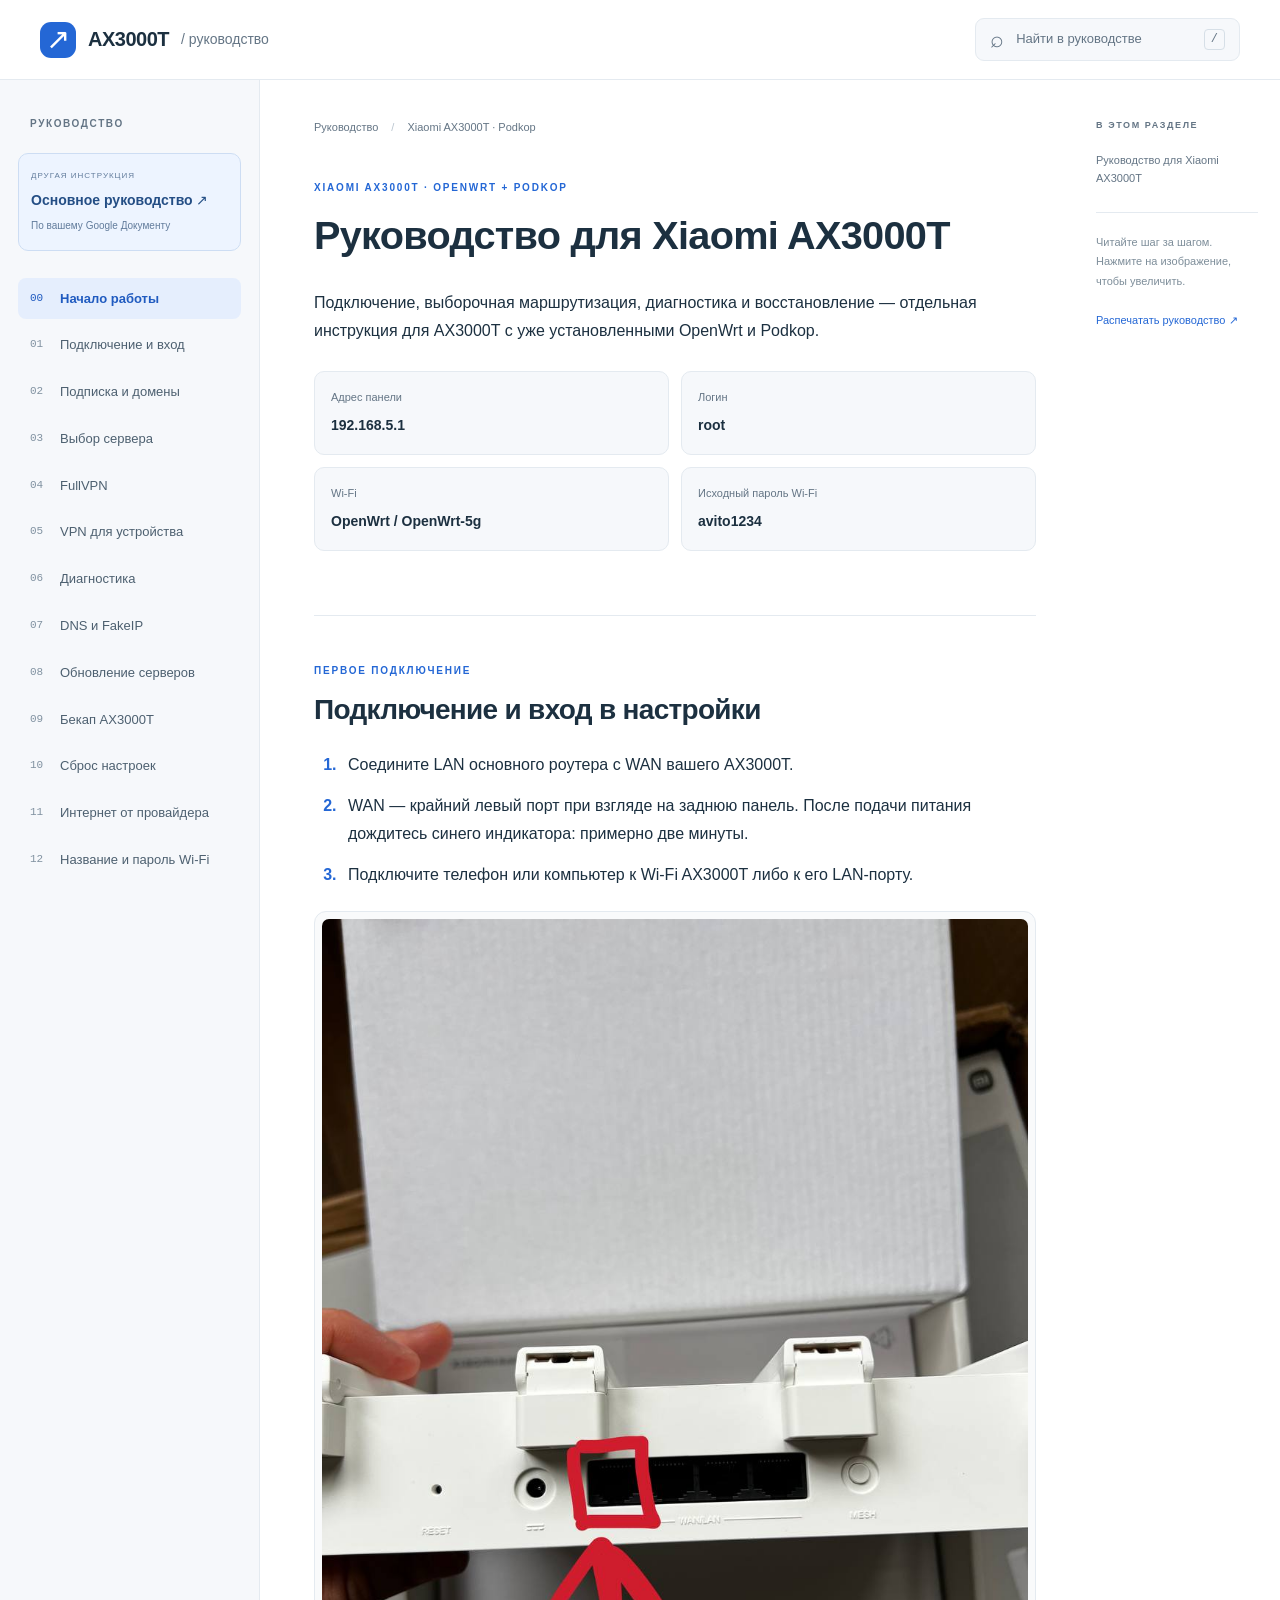
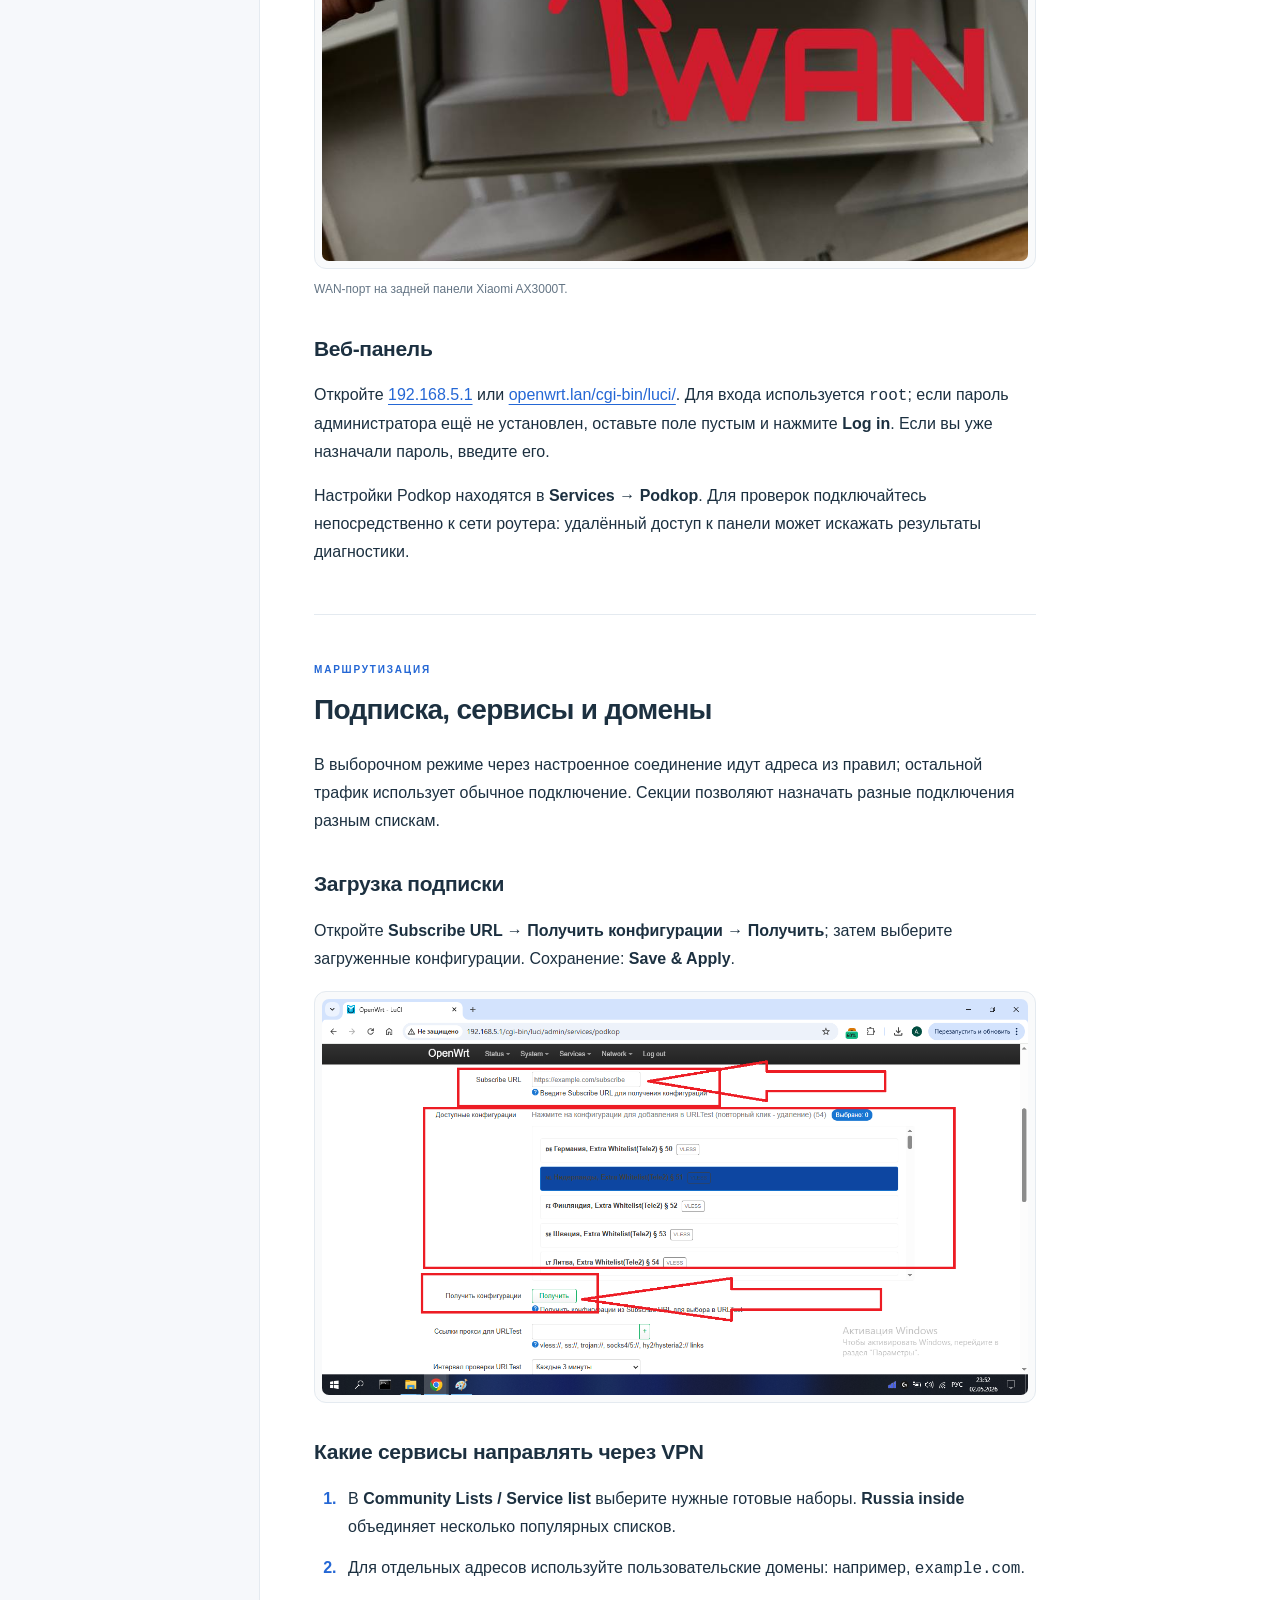
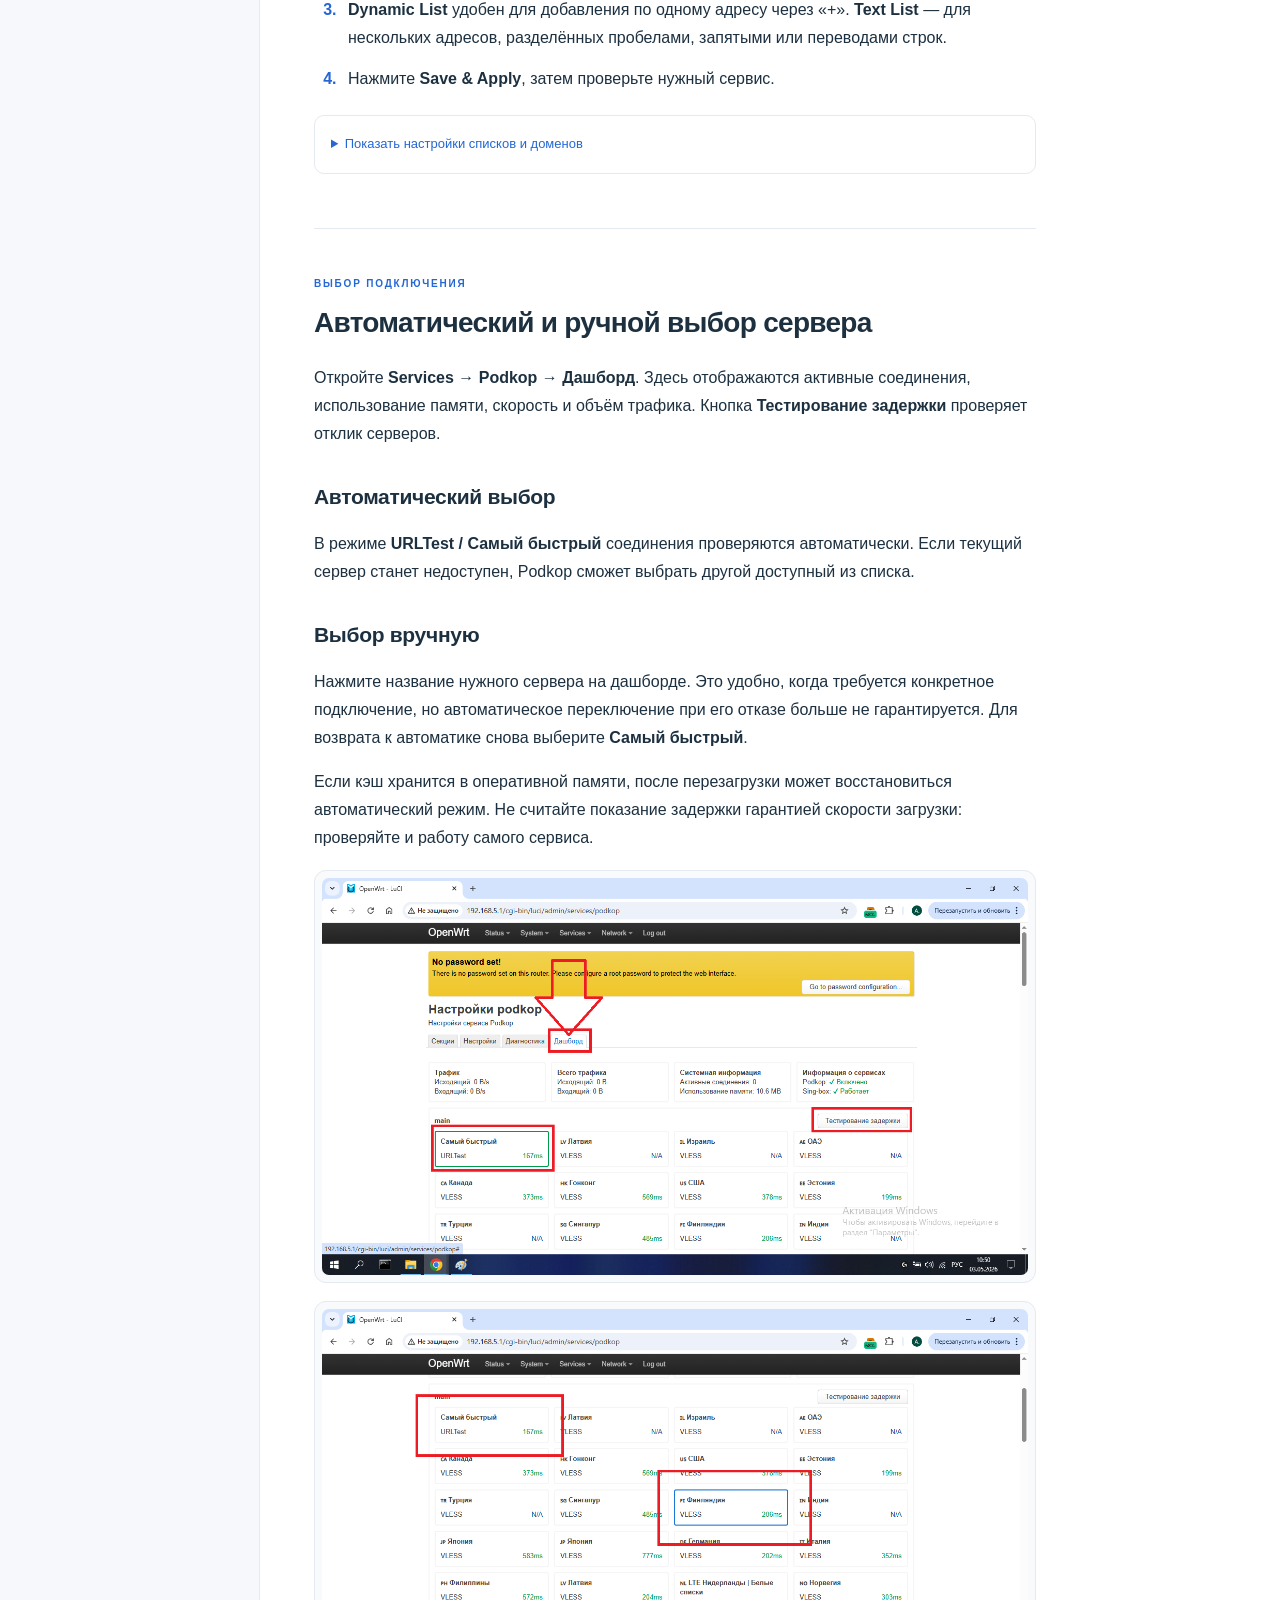
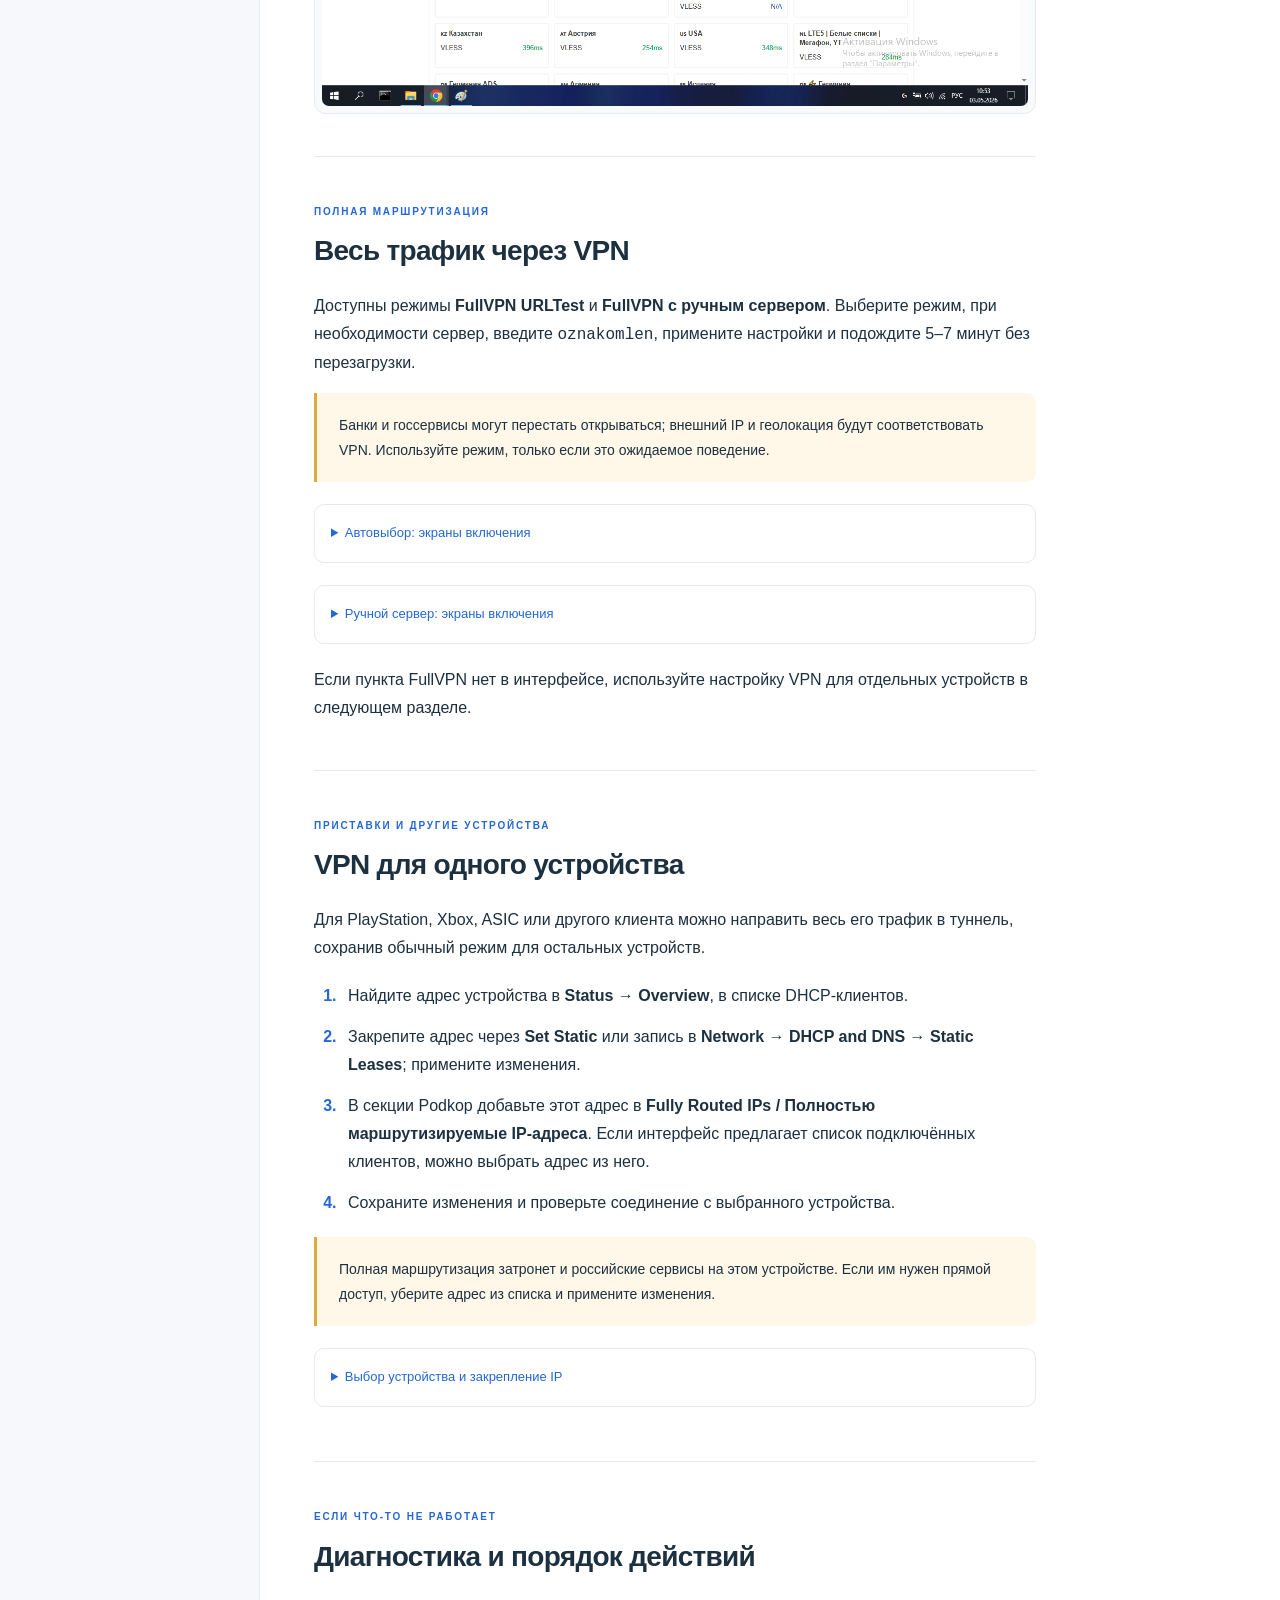
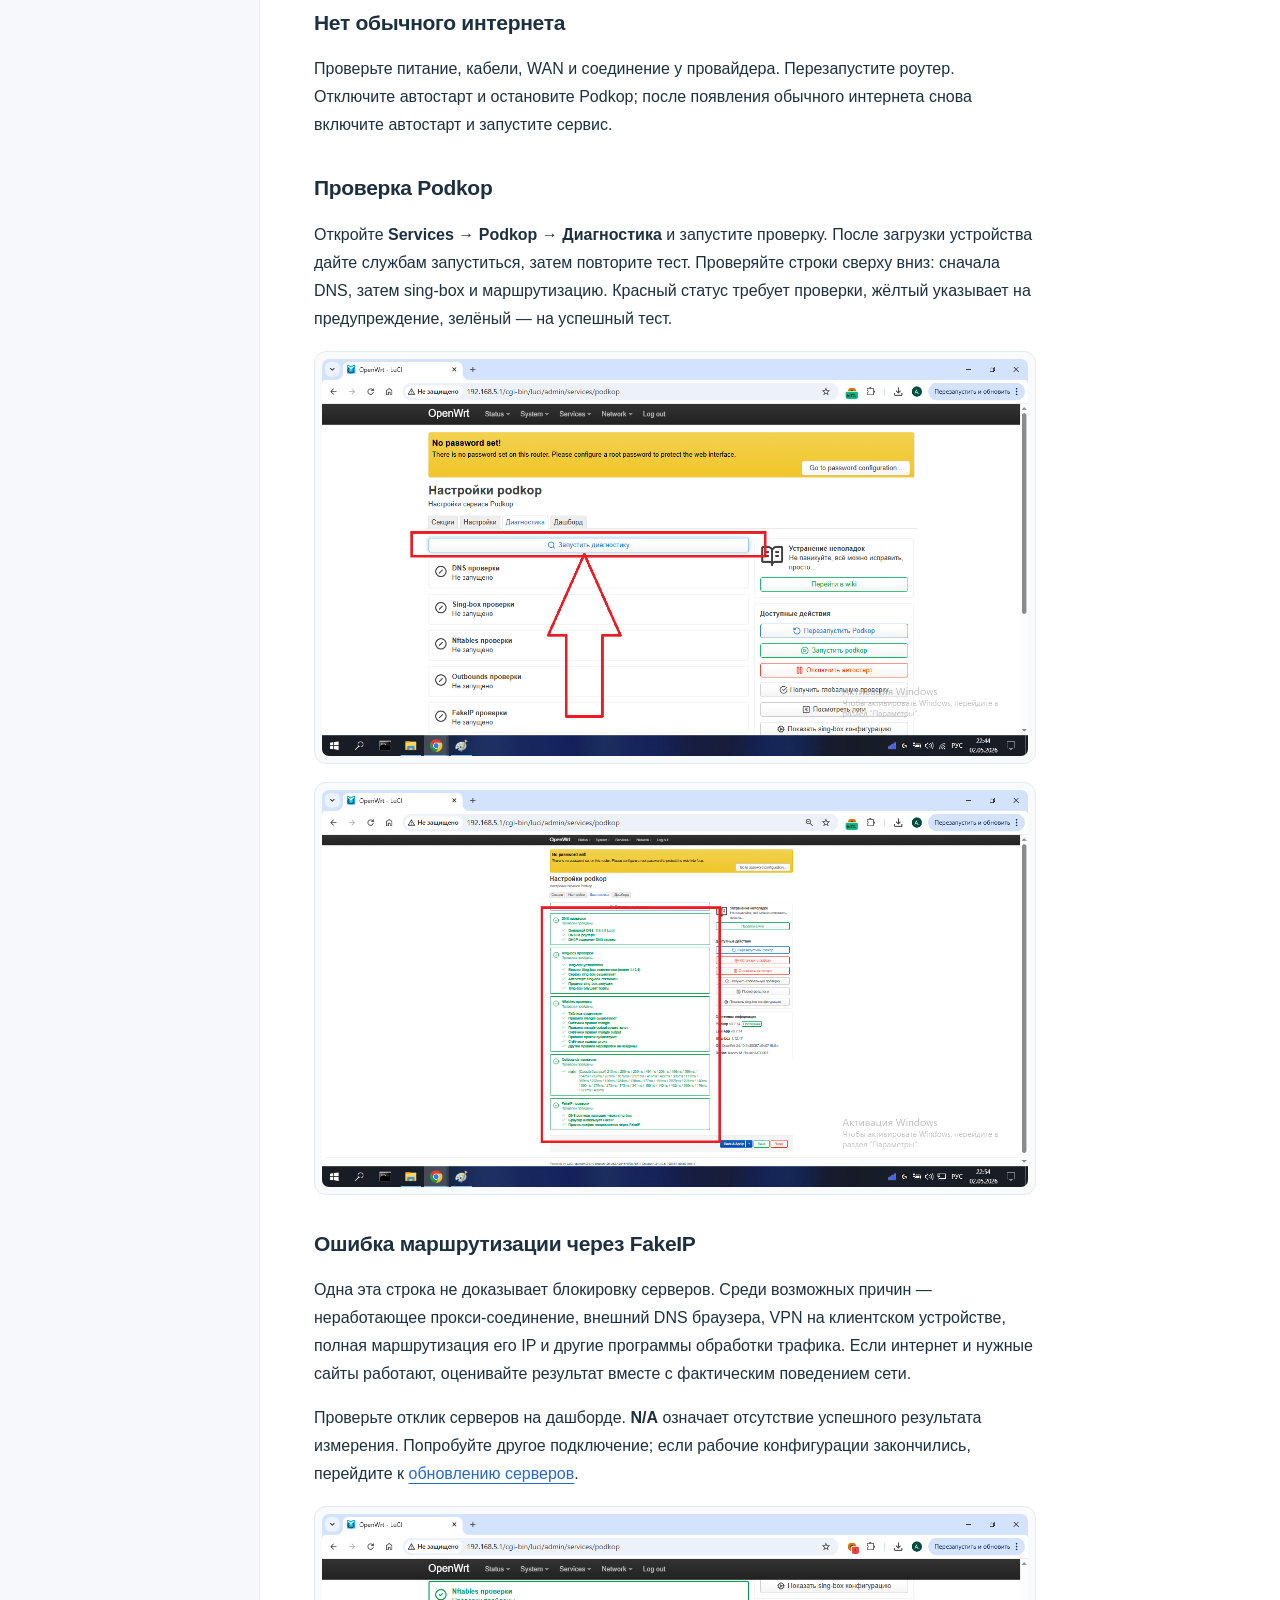
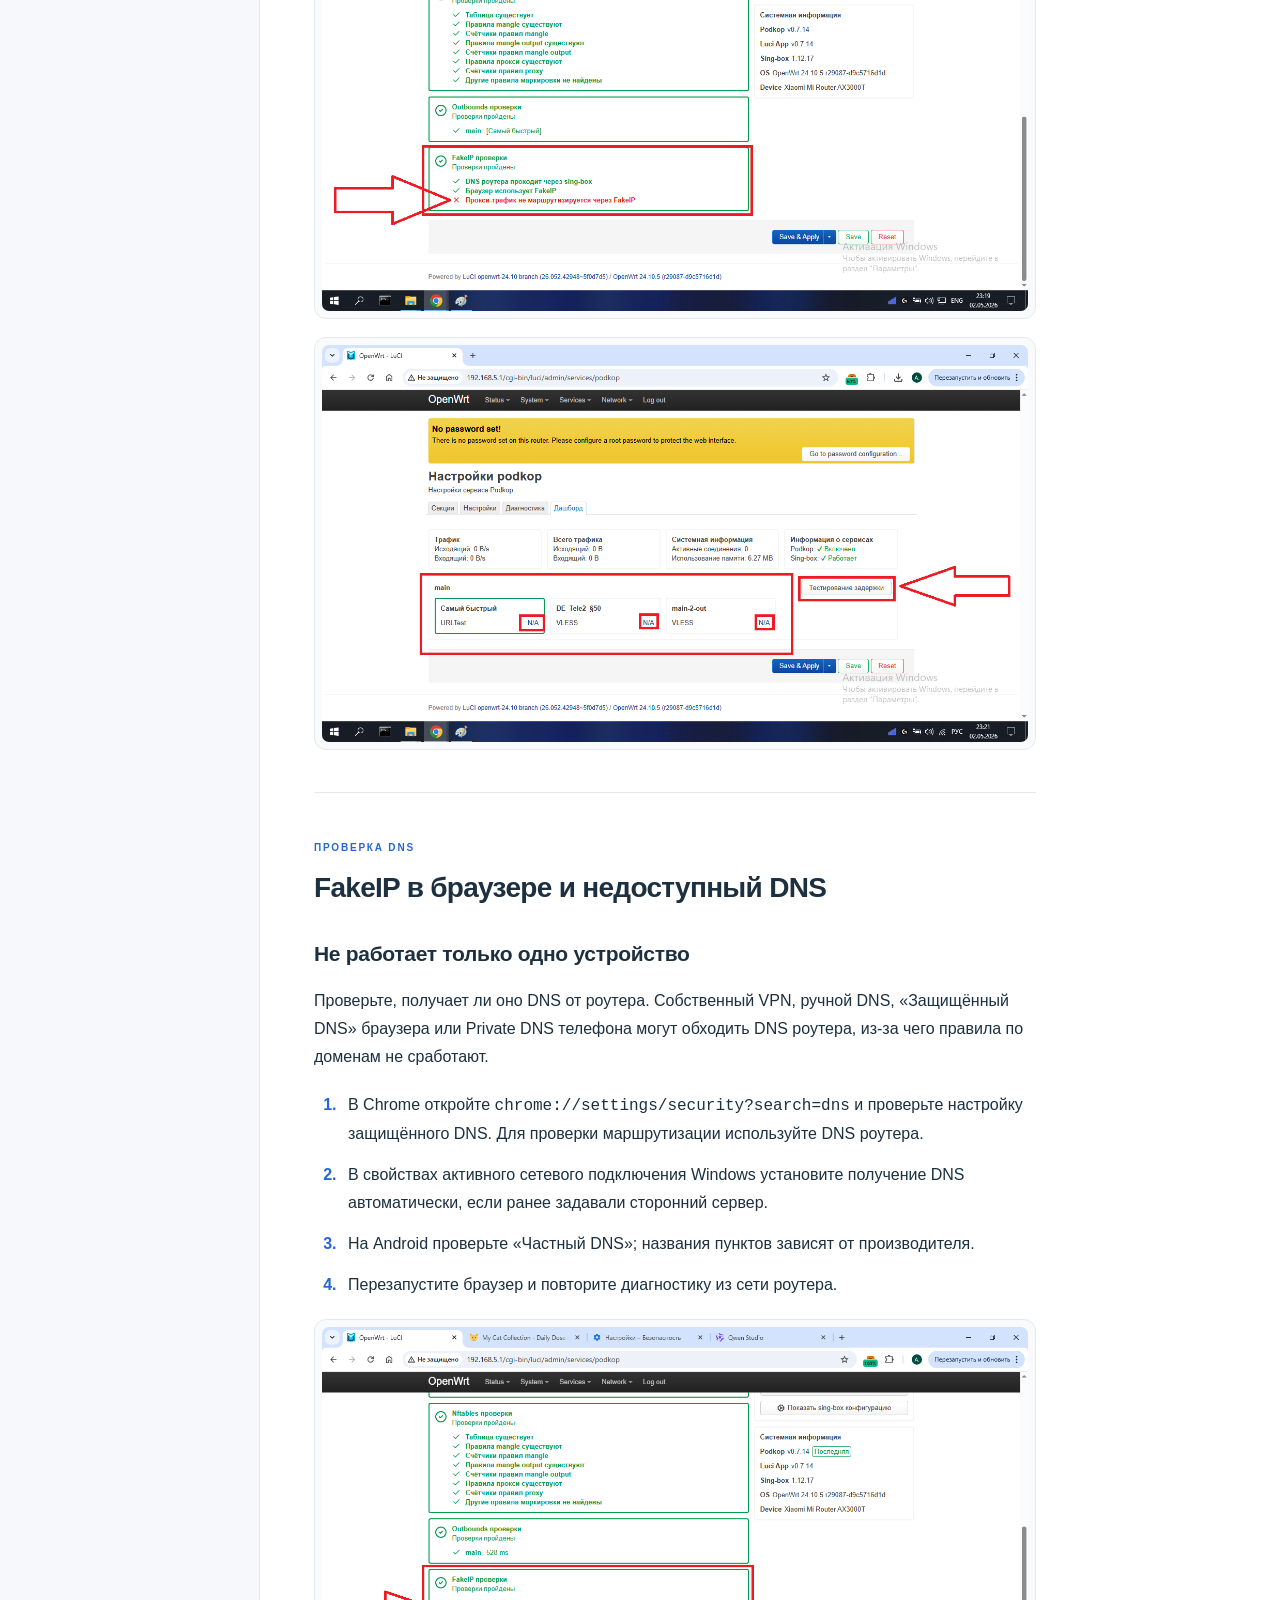
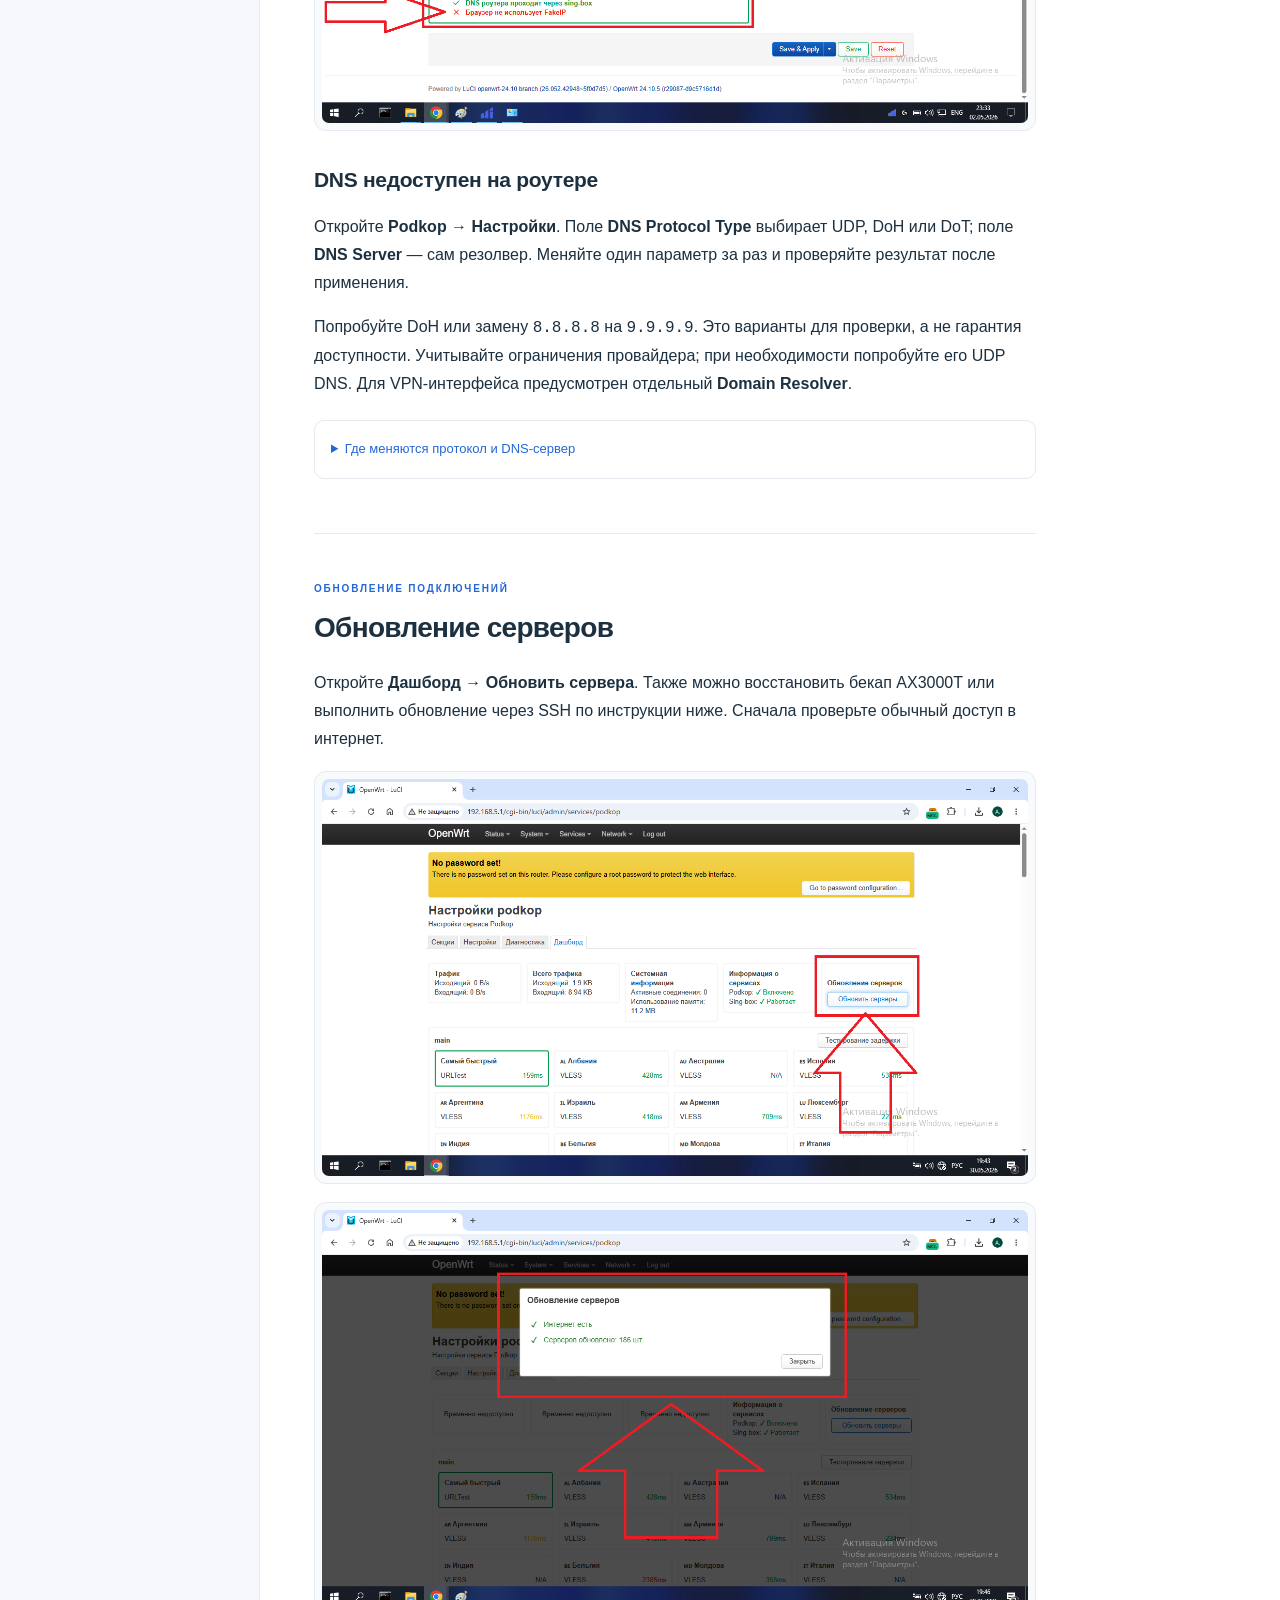
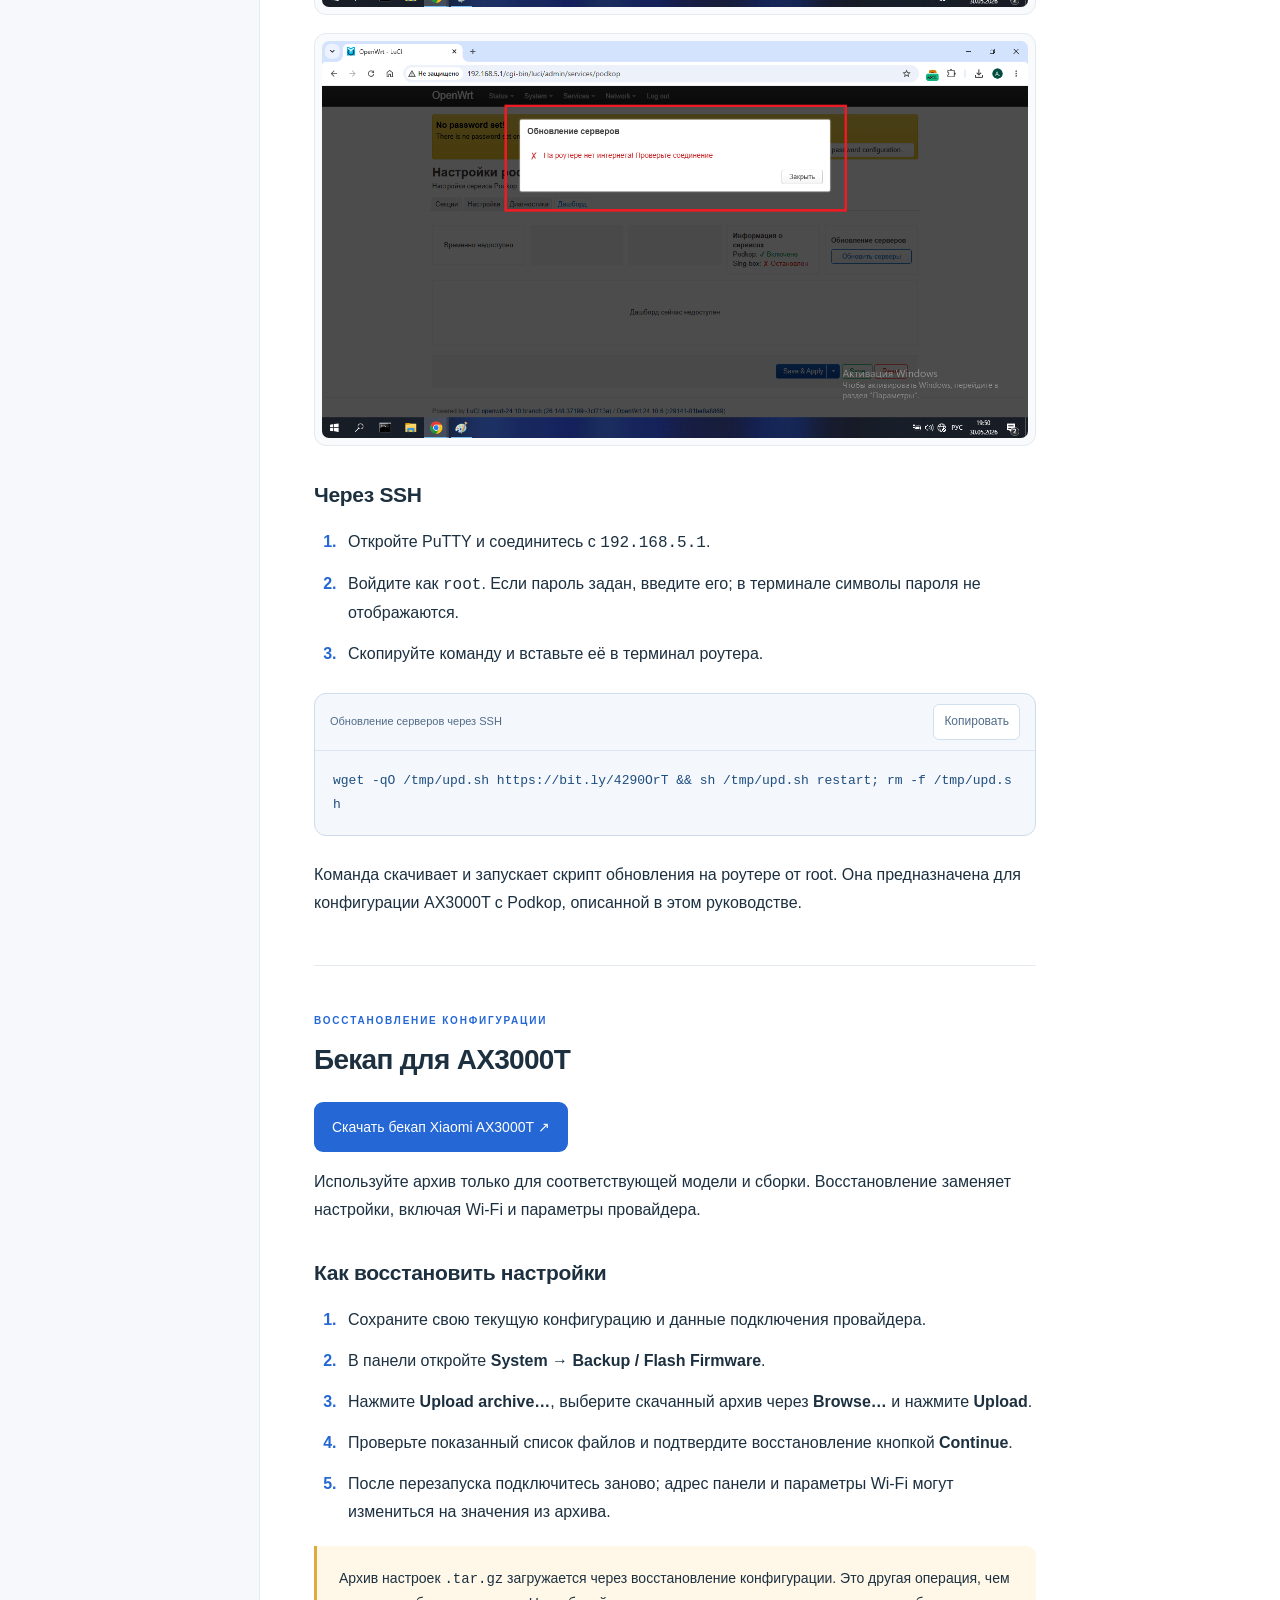
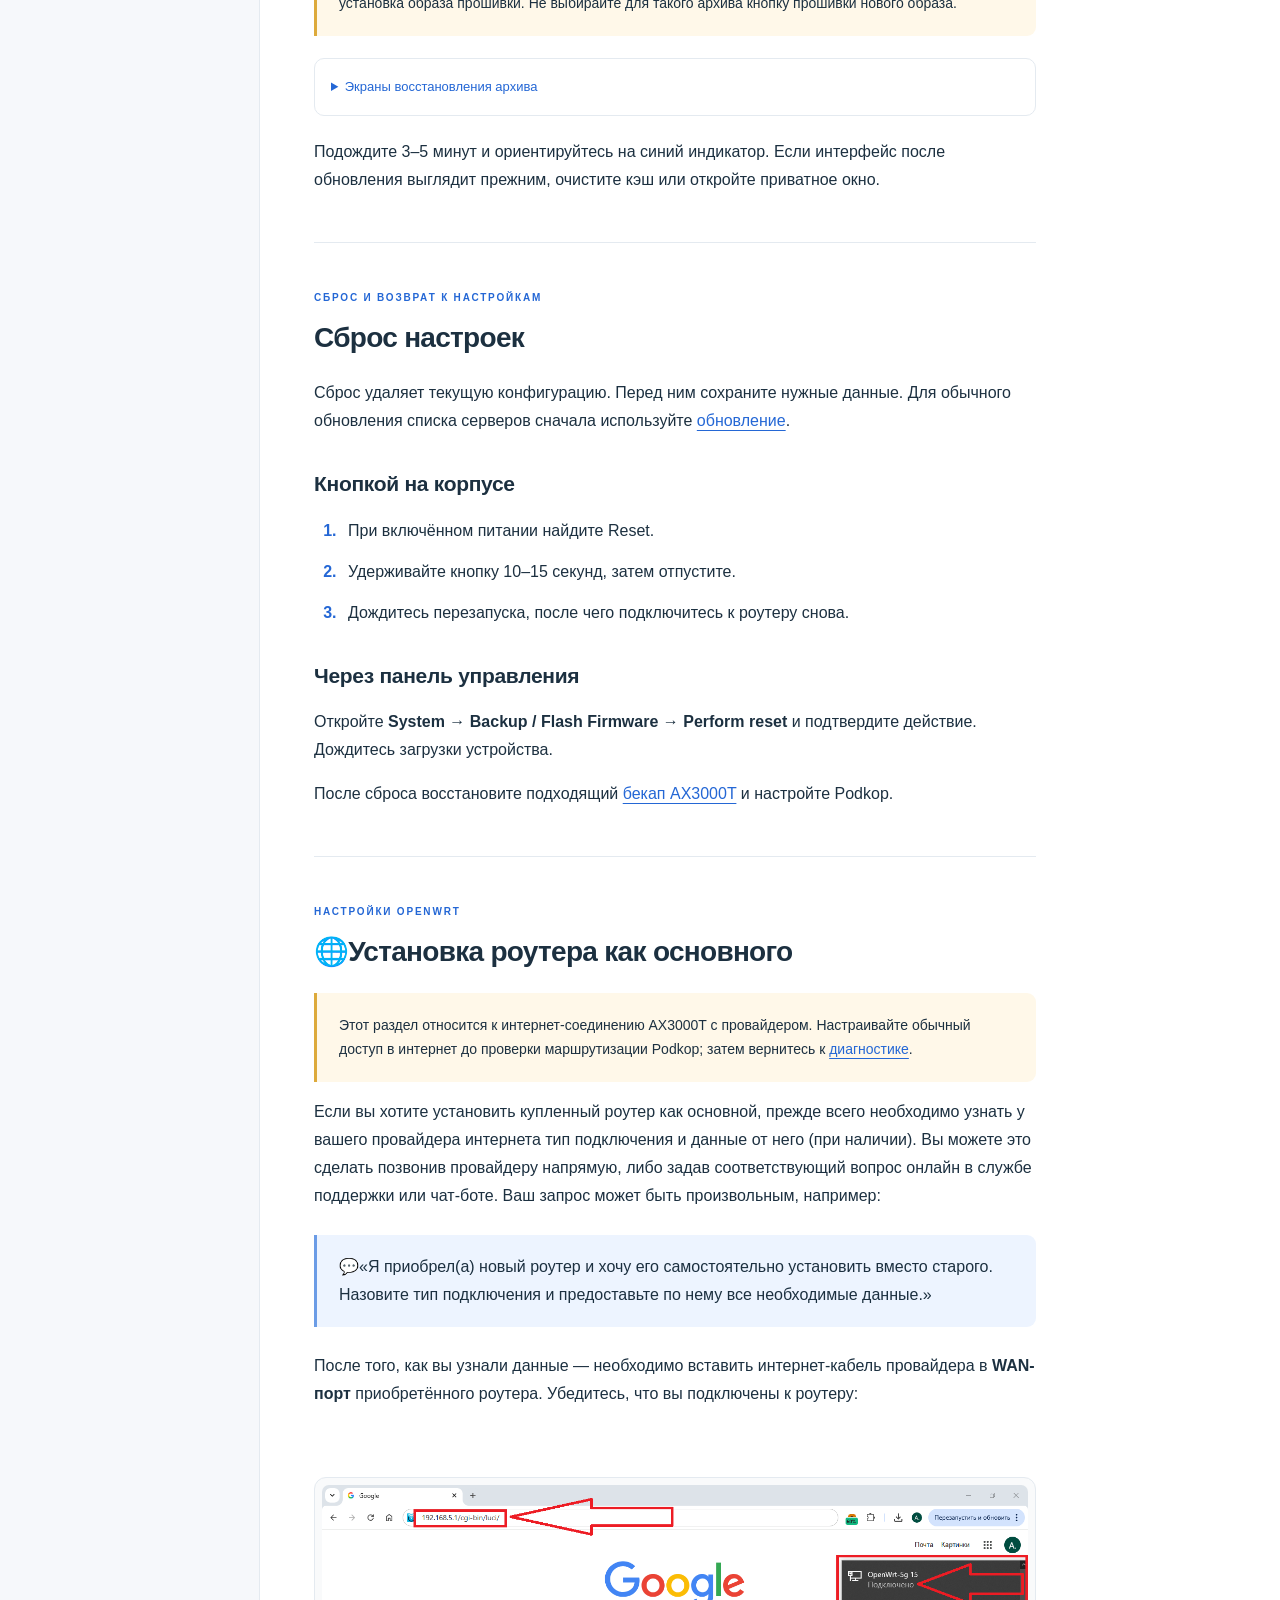
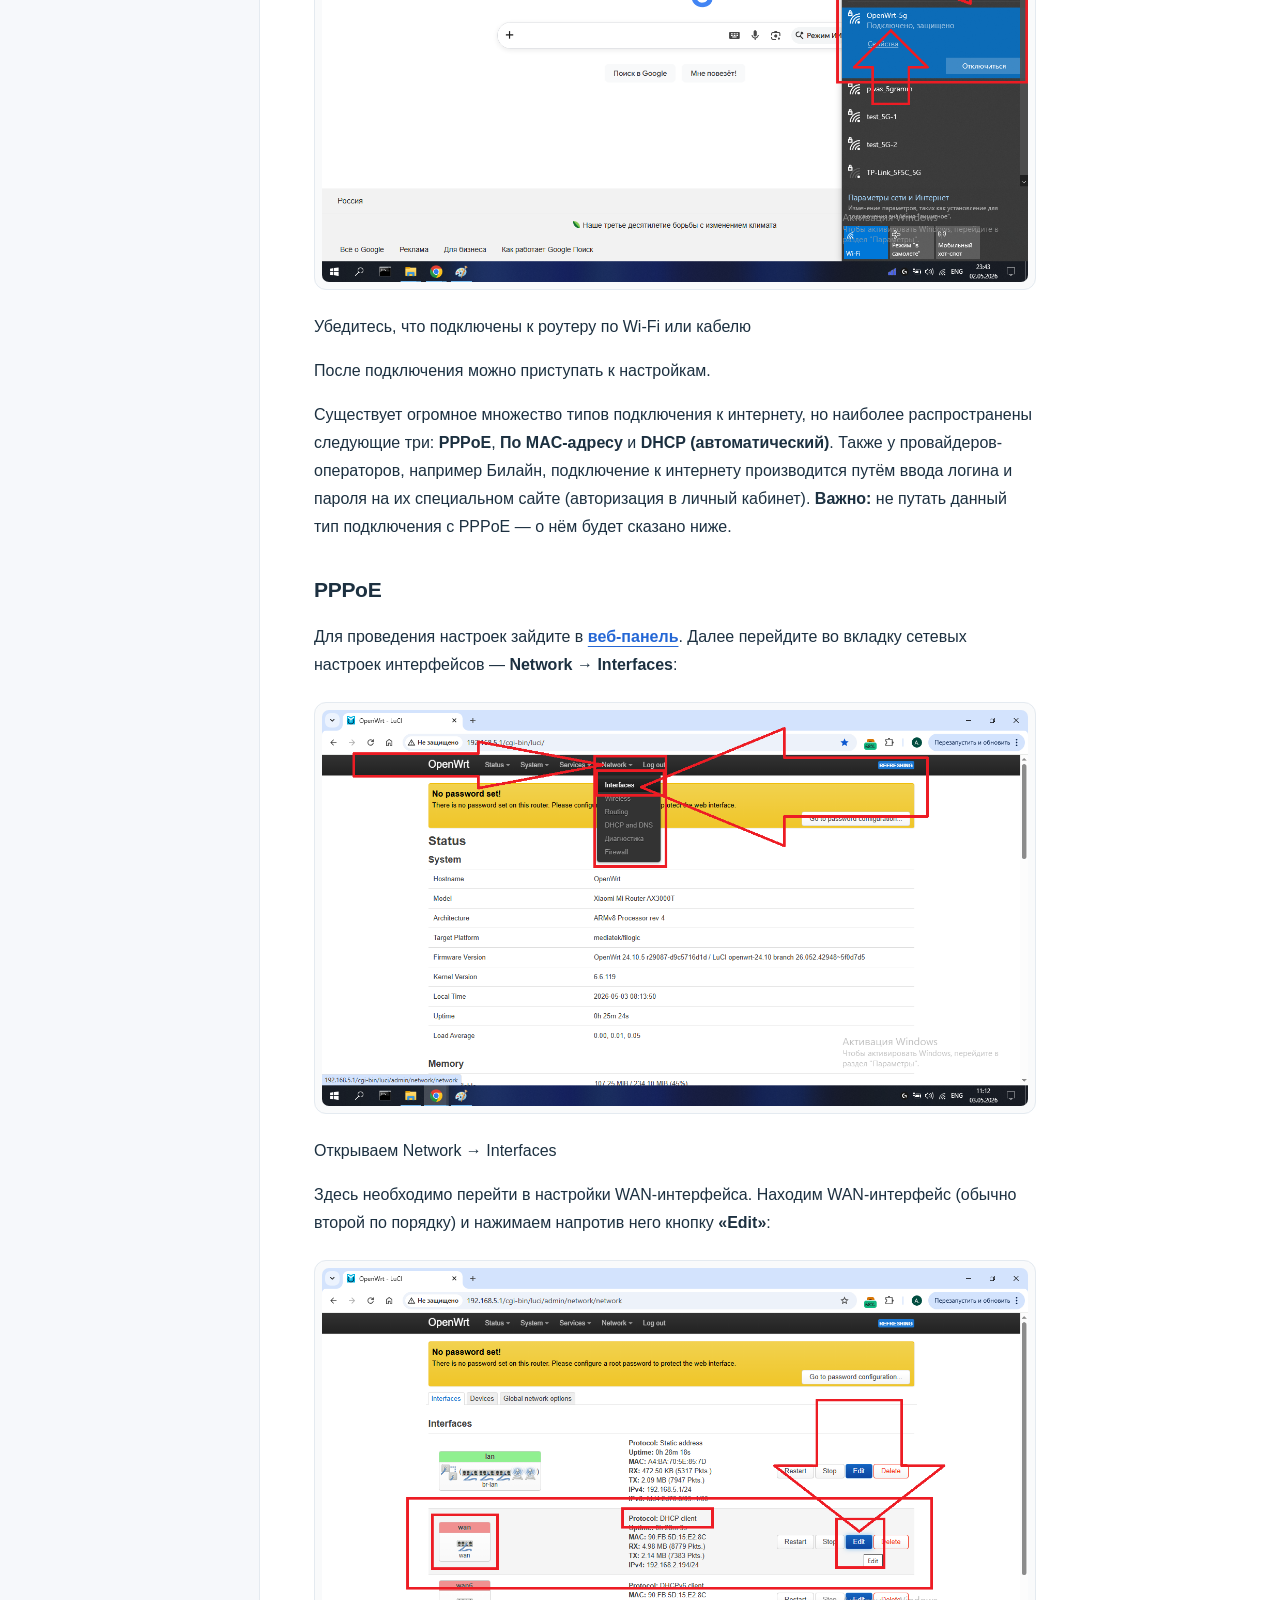
==== commit 86c17651: "Make AX3000T guide standalone and remove source references" ====
--- a/ax3000t.html
+++ b/ax3000t.html
@@ -1,135 +1,119 @@
-<!DOCTYPE html>
-
-<html lang="ru">
-<head>
-<meta charset="utf-8"/>
-<meta content="width=device-width,initial-scale=1" name="viewport"/>
-<meta content="#ffffff" name="theme-color"/>
-<meta content="Xiaomi AX3000T с OpenWrt и Podkop: подключение, серверы, FullVPN, DNS, диагностика, бекап и восстановление." name="description"/>
-<title>Xiaomi AX3000T — руководство OpenWrt и Podkop</title>
-<link href="assets/favicon.svg" rel="icon" type="image/svg+xml"/>
-<link href="assets/style.css" rel="stylesheet"/>
-<script defer="" src="assets/app.js"></script>
-</head>
-<body>
-<a class="skip-link" href="#main-content">Перейти к инструкции</a>
-<header class="site-header">
-<a aria-label="Роутер — в начало руководства" class="brand" href="#ax-start"><span aria-hidden="true" class="brand-icon">↗</span><strong>AX3000T</strong><span class="brand-caption">/ руководство</span></a>
-<div class="header-actions"><button aria-label="Поиск по руководству" class="search-trigger" type="button"><span aria-hidden="true">⌕</span><span class="search-label">Найти в руководстве</span><kbd>/</kbd></button><button aria-controls="sidebar" aria-expanded="false" class="menu-toggle" type="button">☰ <span>Разделы</span></button></div>
-</header>
-<div aria-hidden="true" class="reading-progress"><span></span></div>
-<div class="page-layout">
-<aside class="sidebar" id="sidebar"><div class="sidebar-inner"><div class="eyebrow">РУКОВОДСТВО</div><nav aria-label="Разделы руководства"><a class="guide-switch" href="index.html"><small>ДРУГАЯ ИНСТРУКЦИЯ</small><strong>Основное руководство ↗</strong><span>По вашему Google Документу</span></a><a class="nav-link" href="#ax-start"><span class="nav-number">00</span><span>Начало работы</span></a><a class="nav-link" href="#ax-connect"><span class="nav-number">01</span><span>Подключение и вход</span></a><a class="nav-link" href="#ax-routing"><span class="nav-number">02</span><span>Подписка и домены</span></a><a class="nav-link" href="#ax-servers"><span class="nav-number">03</span><span>Выбор сервера</span></a><a class="nav-link" href="#ax-fullvpn"><span class="nav-number">04</span><span>FullVPN</span></a><a class="nav-link" href="#ax-devices"><span class="nav-number">05</span><span>VPN для устройства</span></a><a class="nav-link" href="#ax-diagnostics"><span class="nav-number">06</span><span>Диагностика</span></a><a class="nav-link" href="#ax-dns"><span class="nav-number">07</span><span>DNS и FakeIP</span></a><a class="nav-link" href="#ax-updates"><span class="nav-number">08</span><span>Обновление серверов</span></a><a class="nav-link" href="#ax-backup"><span class="nav-number">09</span><span>Бекап AX3000T</span></a><a class="nav-link" href="#ax-reset"><span class="nav-number">10</span><span>Сброс настроек</span></a><a class="nav-link" href="#ax-main-router"><span class="nav-number">11</span><span>Интернет от провайдера</span></a><a class="nav-link" href="#ax-wifi"><span class="nav-number">12</span><span>Название и пароль Wi-Fi</span></a><a class="nav-link" href="#ax-reference"><span class="nav-number">13</span><span>Об источниках</span></a><a class="nav-link" href="#contacts"><span class="nav-number">↗</span><span>Мои профили на Авито</span></a></nav><div class="sidebar-bottom"><span class="sidebar-dot"></span>От подключения до настройки</div></div></aside>
-<main id="main-content"><div class="breadcrumb">Руководство <span>/</span> Xiaomi AX3000T · Podkop</div><section aria-labelledby="ax-start" class="guide-section" data-section="ax-start">
-<div class="section-kicker">XIAOMI AX3000T · OPENWRT + PODKOP</div>
-<h1 id="ax-start">Руководство для Xiaomi AX3000T</h1>
-<p>Подключение, выборочная маршрутизация, диагностика и восстановление — отдельная инструкция для AX3000T с уже установленными OpenWrt и Podkop.</p>
-<p class="notice">Здесь описана настроенная сборка из <a href="https://perspekt1va.github.io/" rel="noopener noreferrer" target="_blank">исходного руководства</a>. Это не инструкция по установке OpenWrt на заводскую прошивку Xiaomi. Наличие кнопок, серверов и подписки зависит от установленной сборки.</p>
-<div class="quick-data"><div><small>Адрес панели</small><strong>192.168.5.1</strong></div><div><small>Логин</small><strong>root</strong></div><div><small>Wi-Fi</small><strong>OpenWrt / OpenWrt-5g</strong></div><div><small>Исходный пароль Wi-Fi</small><strong>avito1234</strong></div></div>
-<p>В исходной сборке заявлены подписка, более 100 серверов и автообновление. Эти параметры не являются свойством самой модели роутера.</p>
-</section>
-<section aria-labelledby="ax-connect" class="guide-section" data-section="ax-connect">
-<div class="section-kicker">ПЕРВОЕ ПОДКЛЮЧЕНИЕ</div><h2 id="ax-connect">Подключение и вход в настройки</h2>
-<ol><li>Соедините LAN основного роутера с WAN вашего AX3000T.</li><li>В описанной сборке WAN — крайний левый порт при взгляде на заднюю панель. После подачи питания дождитесь синего индикатора: примерно две минуты.</li><li>Подключите телефон или компьютер к Wi-Fi AX3000T либо к его LAN-порту.</li></ol>
-<figure><a class="screenshot" data-lightbox="" href="assets/images/xiaomi-ax3000t-wan.jpg"><img alt="Задняя панель Xiaomi AX3000T: расположение WAN-порта" loading="lazy" src="assets/images/xiaomi-ax3000t-wan.jpg"/></a><figcaption>Расположение порта в конфигурации из исходного руководства.</figcaption></figure>
-<h3 id="ax-login">Веб-панель</h3><p>Откройте <a href="http://192.168.5.1/" rel="noopener noreferrer" target="_blank">192.168.5.1</a> или <a href="http://openwrt.lan/cgi-bin/luci/" rel="noopener noreferrer" target="_blank">openwrt.lan/cgi-bin/luci/</a>. Для входа используется <code>root</code>; если пароль администратора ещё не установлен, оставьте поле пустым и нажмите <strong>Log in</strong>. Если вы уже назначали пароль, введите его.</p>
-<p>Настройки Podkop находятся в <strong>Services → Podkop</strong>. Для проверок подключайтесь непосредственно к сети роутера: удалённый доступ к панели может искажать результаты диагностики.</p>
-<p class="source-note">Основа: <a href="https://perspekt1va.github.io/#connection" rel="noopener noreferrer" target="_blank">подключение AX3000T</a>; <a href="https://podkop.net/docs/troubleshooting/" rel="noopener noreferrer" target="_blank">условия диагностики Podkop</a>.</p>
-</section>
-<section aria-labelledby="ax-routing" class="guide-section" data-section="ax-routing">
-<div class="section-kicker">МАРШРУТИЗАЦИЯ</div><h2 id="ax-routing">Подписка, сервисы и домены</h2>
-<p>В выборочном режиме через настроенное соединение идут адреса из правил; остальной трафик использует обычное подключение. Секции позволяют назначать разные подключения разным спискам.</p>
-<h3 id="ax-subscription">Загрузка подписки</h3><p>В сборке автора: <strong>Subscribe URL → Получить конфигурации → Получить</strong>; затем выберите загруженные конфигурации. Сохранение: <strong>Save &amp; Apply</strong>.</p>
-<a class="screenshot" data-lightbox="" href="assets/ax3000t/16.png"><img alt="Subscribe URL и конфигурации" decoding="async" height="768" loading="lazy" src="assets/ax3000t/16.png" width="1366"/></a>
-<h3 id="ax-domains">Какие сервисы направлять через VPN</h3><ol><li>В <strong>Community Lists / Service list</strong> выберите нужные готовые наборы. <strong>Russia inside</strong> объединяет несколько популярных списков.</li><li>Для отдельных адресов используйте пользовательские домены: например, <code>example.com</code>.</li><li><strong>Dynamic List</strong> удобен для добавления по одному адресу через «+». <strong>Text List</strong> — для нескольких адресов, разделённых пробелами, запятыми или переводами строк.</li><li>Нажмите <strong>Save &amp; Apply</strong>, затем проверьте нужный сервис.</li></ol>
-<details><summary>Показать настройки списков и доменов</summary><a class="screenshot" data-lightbox="" href="assets/ax3000t/15.png"><img alt="Основные параметры Podkop" decoding="async" height="768" loading="lazy" src="assets/ax3000t/15.png" width="1366"/></a><a class="screenshot" data-lightbox="" href="assets/ax3000t/17.png"><img alt="Service list — списки" decoding="async" height="768" loading="lazy" src="assets/ax3000t/17.png" width="1366"/></a><a class="screenshot" data-lightbox="" href="assets/ax3000t/18.png"><img alt="Выбор типа списка доменов" decoding="async" height="768" loading="lazy" src="assets/ax3000t/18.png" width="1366"/></a><a class="screenshot" data-lightbox="" href="assets/ax3000t/19.png"><img alt="Динамический список" decoding="async" height="768" loading="lazy" src="assets/ax3000t/19.png" width="1366"/></a><a class="screenshot" data-lightbox="" href="assets/ax3000t/20.png"><img alt="Текстовый список" decoding="async" height="768" loading="lazy" src="assets/ax3000t/20.png" width="1366"/></a><a class="screenshot" data-lightbox="" href="assets/ax3000t/22.png"><img alt="Save &amp; Apply" decoding="async" height="768" loading="lazy" src="assets/ax3000t/22.png" width="1366"/></a></details>
-<p class="source-note"><a href="https://podkop.net/docs/sections/" rel="noopener noreferrer" target="_blank">Документация секций Podkop</a> · <a href="https://perspekt1va.github.io/#podkop-settings" rel="noopener noreferrer" target="_blank">дополнения исходной сборки</a>.</p>
-</section>
-<section aria-labelledby="ax-servers" class="guide-section" data-section="ax-servers">
-<div class="section-kicker">ВЫБОР ПОДКЛЮЧЕНИЯ</div><h2 id="ax-servers">Автоматический и ручной выбор сервера</h2>
-<p>Откройте <strong>Services → Podkop → Дашборд</strong>. Здесь отображаются активные соединения, использование памяти, скорость и объём трафика. Кнопка <strong>Тестирование задержки</strong> проверяет отклик серверов.</p>
-<h3 id="ax-auto-server">Автоматический выбор</h3><p>В режиме <strong>URLTest / Самый быстрый</strong> соединения проверяются автоматически. Если текущий сервер станет недоступен, Podkop сможет выбрать другой доступный из списка.</p>
-<h3 id="ax-manual-server">Выбор вручную</h3><p>Нажмите название нужного сервера на дашборде. Это удобно, когда требуется конкретное подключение, но автоматическое переключение при его отказе больше не гарантируется. Для возврата к автоматике снова выберите <strong>Самый быстрый</strong>.</p>
-<p>Если кэш хранится в оперативной памяти, после перезагрузки может восстановиться автоматический режим. Не считайте показание задержки гарантией скорости загрузки: проверяйте и работу самого сервиса.</p>
-<a class="screenshot" data-lightbox="" href="assets/ax3000t/41.png"><img alt="Дашборд с серверами" decoding="async" height="768" loading="lazy" src="assets/ax3000t/41.png" width="1366"/></a><a class="screenshot" data-lightbox="" href="assets/ax3000t/42.png"><img alt="Выбранный сервер с синей обводкой" decoding="async" height="768" loading="lazy" src="assets/ax3000t/42.png" width="1366"/></a>
-<p class="source-note"><a href="https://podkop.net/docs/dashboard/" rel="noopener noreferrer" target="_blank">Дашборд Podkop: режимы и переключение серверов</a>.</p>
-</section>
-<section aria-labelledby="ax-fullvpn" class="guide-section" data-section="ax-fullvpn">
-<div class="section-kicker">ДОПОЛНЕНИЕ СБОРКИ</div><h2 id="ax-fullvpn">Весь трафик через VPN</h2>
-<p>Авторская сборка предлагает <strong>FullVPN URLTest</strong> и <strong>FullVPN с ручным сервером</strong>: выберите режим, при необходимости сервер, введите <code>oznakomlen</code>, примените настройки и подождите 5–7 минут без перезагрузки.</p>
-<p class="notice">Банки и госсервисы могут перестать открываться; внешний IP и геолокация будут соответствовать VPN. Используйте режим, только если это ожидаемое поведение.</p>
-<details><summary>Автовыбор: экраны включения</summary><a class="screenshot" data-lightbox="" href="assets/ax3000t/71.png"><img alt="Services → Podkop" decoding="async" height="1080" loading="lazy" src="assets/ax3000t/71.png" width="1920"/></a><a class="screenshot" data-lightbox="" href="assets/ax3000t/72.png"><img alt="Выбор режима Full VPN URLTest" decoding="async" height="1080" loading="lazy" src="assets/ax3000t/72.png" width="1920"/></a><a class="screenshot" data-lightbox="" href="assets/ax3000t/73.png"><img alt="Ввод пароля" decoding="async" height="1080" loading="lazy" src="assets/ax3000t/73.png" width="1920"/></a><a class="screenshot" data-lightbox="" href="assets/ax3000t/22.png"><img alt="Save &amp; Apply" decoding="async" height="768" loading="lazy" src="assets/ax3000t/22.png" width="1366"/></a></details><details><summary>Ручной сервер: экраны включения</summary><a class="screenshot" data-lightbox="" href="assets/ax3000t/77.png"><img alt="Выбор режима Full VPN ручной сервер" decoding="async" height="1080" loading="lazy" src="assets/ax3000t/77.png" width="1920"/></a><a class="screenshot" data-lightbox="" href="assets/ax3000t/78.png"><img alt="Выбор сервера из списка" decoding="async" height="1080" loading="lazy" src="assets/ax3000t/78.png" width="1920"/></a><a class="screenshot" data-lightbox="" href="assets/ax3000t/82.png"><img alt="Ввод пароля" decoding="async" height="1080" loading="lazy" src="assets/ax3000t/82.png" width="1920"/></a><a class="screenshot" data-lightbox="" href="assets/ax3000t/22.png"><img alt="Save &amp; Apply" decoding="async" height="768" loading="lazy" src="assets/ax3000t/22.png" width="1366"/></a></details>
-<p>FullVPN — дополнение этой сборки. В стандартном Podkop основная настройка предназначена для отдельных списков и устройств; отсутствие такого пункта не означает неисправность. Уточните версию сборки перед использованием инструкции.</p>
-<p class="source-note"><a href="https://perspekt1va.github.io/#full-vpn" rel="noopener noreferrer" target="_blank">FullVPN в исходной сборке</a> · <a href="https://podkop.net/docs/faq/" rel="noopener noreferrer" target="_blank">режимы маршрутизации в стандартном Podkop</a>.</p>
-</section>
-<section aria-labelledby="ax-devices" class="guide-section" data-section="ax-devices">
-<div class="section-kicker">ПРИСТАВКИ И ДРУГИЕ УСТРОЙСТВА</div><h2 id="ax-devices">VPN для одного устройства</h2>
-<p>Для PlayStation, Xbox, ASIC или другого клиента можно направить весь его трафик в туннель, сохранив обычный режим для остальных устройств.</p>
-<ol><li>Найдите адрес устройства в <strong>Status → Overview</strong>, в списке DHCP-клиентов.</li><li>Закрепите адрес через <strong>Set Static</strong> или запись в <strong>Network → DHCP and DNS → Static Leases</strong>; примените изменения.</li><li>В секции Podkop добавьте этот адрес в <strong>Fully Routed IPs / Полностью маршрутизируемые IP-адреса</strong>. Если интерфейс предлагает список подключённых клиентов, можно выбрать адрес из него.</li><li>Сохраните изменения и проверьте соединение с выбранного устройства.</li></ol>
-<p class="notice">Полная маршрутизация затронет и российские сервисы на этом устройстве. Если им нужен прямой доступ, уберите адрес из списка и примените изменения.</p>
-<details><summary>Выбор устройства и закрепление IP</summary><a class="screenshot" data-lightbox="" href="assets/ax3000t/80.png"><img alt="Выбор IP из выпадающего списка" decoding="async" height="1080" loading="lazy" src="assets/ax3000t/80.png" width="1920"/></a><a class="screenshot" data-lightbox="" href="assets/ax3000t/81.png"><img alt="IP добавлен в список" decoding="async" height="1080" loading="lazy" src="assets/ax3000t/81.png" width="1920"/></a><a class="screenshot" data-lightbox="" href="assets/ax3000t/37.png"><img alt="Список устройств с кнопкой Set Static" decoding="async" height="768" loading="lazy" src="assets/ax3000t/37.png" width="1366"/></a><a class="screenshot" data-lightbox="" href="assets/ax3000t/38.png"><img alt="Save &amp; Apply для статического IP" decoding="async" height="768" loading="lazy" src="assets/ax3000t/38.png" width="1366"/></a><a class="screenshot" data-lightbox="" href="assets/ax3000t/39.png"><img alt="Поле маршрутизируемые IP с добавленным IP" decoding="async" height="768" loading="lazy" src="assets/ax3000t/39.png" width="1366"/></a><a class="screenshot" data-lightbox="" href="assets/ax3000t/40.png"><img alt="Save &amp; Apply" decoding="async" height="768" loading="lazy" src="assets/ax3000t/40.png" width="1366"/></a></details>
-<p class="source-note"><a href="https://podkop.net/docs/sections/#полностью-маршрутизируемые-ip-адреса--fully-routed-ips" rel="noopener noreferrer" target="_blank">Fully Routed IPs</a> · <a href="https://podkop.net/docs/faq/" rel="noopener noreferrer" target="_blank">маршрутизация целого устройства</a>.</p>
-</section>
-<section aria-labelledby="ax-diagnostics" class="guide-section" data-section="ax-diagnostics">
-<div class="section-kicker">ЕСЛИ ЧТО-ТО НЕ РАБОТАЕТ</div><h2 id="ax-diagnostics">Диагностика и порядок действий</h2>
-<h3 id="ax-no-internet">Нет обычного интернета</h3><p>Проверьте питание, кабели, WAN и соединение у провайдера. Перезапустите роутер. В сборке автора можно отключить автостарт и остановить Podkop; после появления обычного интернета снова включить автостарт и запустить сервис.</p>
-<h3 id="ax-run-diagnostics">Проверка Podkop</h3><p>Откройте <strong>Services → Podkop → Диагностика</strong> и запустите проверку. После загрузки устройства дайте службам запуститься, затем повторите тест. Проверяйте строки сверху вниз: сначала DNS, затем sing-box и маршрутизацию. Красный статус требует проверки, жёлтый указывает на предупреждение, зелёный — на успешный тест.</p>
-<a class="screenshot" data-lightbox="" href="assets/ax3000t/6.png"><img alt="Запустить диагностику" decoding="async" height="768" loading="lazy" src="assets/ax3000t/6.png" width="1366"/></a><a class="screenshot" data-lightbox="" href="assets/ax3000t/8.png"><img alt="Успешная диагностика" decoding="async" height="768" loading="lazy" src="assets/ax3000t/8.png" width="1366"/></a>
-<h3 id="ax-fakeip">Ошибка маршрутизации через FakeIP</h3><p>Одна эта строка не доказывает блокировку серверов. Среди возможных причин — неработающее прокси-соединение, внешний DNS браузера, VPN на клиентском устройстве, полная маршрутизация его IP и другие программы обработки трафика. Если интернет и нужные сайты работают, оценивайте результат вместе с фактическим поведением сети.</p>
-<p>Проверьте отклик серверов на дашборде. <strong>N/A</strong> означает отсутствие успешного результата измерения. Попробуйте другое подключение; если рабочие конфигурации закончились, перейдите к <a href="#ax-updates">обновлению серверов</a>.</p>
-<a class="screenshot" data-lightbox="" href="assets/ax3000t/9.png"><img alt="Ошибка прокси-трафик FakeIP" decoding="async" height="768" loading="lazy" src="assets/ax3000t/9.png" width="1366"/></a><a class="screenshot" data-lightbox="" href="assets/ax3000t/10.png"><img alt="Дашборд — N/A серверов" decoding="async" height="768" loading="lazy" src="assets/ax3000t/10.png" width="1366"/></a>
-<p class="source-note"><a href="https://podkop.net/docs/diagnostics/" rel="noopener noreferrer" target="_blank">Расшифровка диагностики Podkop</a> · <a href="https://perspekt1va.github.io/#troubleshooting" rel="noopener noreferrer" target="_blank">кнопки управления авторской сборки</a>.</p>
-</section>
-<section aria-labelledby="ax-dns" class="guide-section" data-section="ax-dns">
-<div class="section-kicker">ПРОВЕРКА DNS</div><h2 id="ax-dns">FakeIP в браузере и недоступный DNS</h2>
-<h3 id="ax-browser-dns">Не работает только одно устройство</h3><p>Проверьте, получает ли оно DNS от роутера. Собственный VPN, ручной DNS, «Защищённый DNS» браузера или Private DNS телефона могут обходить DNS роутера, из-за чего правила по доменам не сработают.</p>
-<ol><li>В Chrome откройте <code>chrome://settings/security?search=dns</code> и проверьте настройку защищённого DNS. Для проверки маршрутизации используйте DNS роутера.</li><li>В свойствах активного сетевого подключения Windows установите получение DNS автоматически, если ранее задавали сторонний сервер.</li><li>На Android проверьте «Частный DNS»; названия пунктов зависят от производителя.</li><li>Перезапустите браузер и повторите диагностику из сети роутера.</li></ol>
-<a class="screenshot" data-lightbox="" href="assets/ax3000t/11.png"><img alt="FakeIP браузер не использует" decoding="async" height="768" loading="lazy" src="assets/ax3000t/11.png" width="1366"/></a>
-<h3 id="ax-router-dns">DNS недоступен на роутере</h3><p>Откройте <strong>Podkop → Настройки</strong>. Поле <strong>DNS Protocol Type</strong> выбирает UDP, DoH или DoT; поле <strong>DNS Server</strong> — сам резолвер. Меняйте один параметр за раз и проверяйте результат после применения.</p>
-<p>В исходном примере предложены DoH или замена <code>8.8.8.8</code> на <code>9.9.9.9</code>. Это варианты для проверки, а не гарантия доступности. Официальная документация сейчас также рекомендует учитывать ограничения провайдера и при необходимости использовать его UDP DNS. Для VPN-интерфейса предусмотрен отдельный <strong>Domain Resolver</strong>.</p>
-<details><summary>Где меняются протокол и DNS-сервер</summary><a class="screenshot" data-lightbox="" href="assets/ax3000t/87.png"><img alt="Вкладка Настройки" decoding="async" height="1080" loading="lazy" src="assets/ax3000t/87.png" width="1920"/></a><a class="screenshot" data-lightbox="" href="assets/ax3000t/88.png"><img alt="Тип протокола udp" decoding="async" height="1080" loading="lazy" src="assets/ax3000t/88.png" width="1920"/></a><a class="screenshot" data-lightbox="" href="assets/ax3000t/89.png"><img alt="Выбор DoH" decoding="async" height="1080" loading="lazy" src="assets/ax3000t/89.png" width="1920"/></a><a class="screenshot" data-lightbox="" href="assets/ax3000t/90.png"><img alt="DNS 8.8.8.8 по умолчанию" decoding="async" height="1080" loading="lazy" src="assets/ax3000t/90.png" width="1920"/></a><a class="screenshot" data-lightbox="" href="assets/ax3000t/91.png"><img alt="Выбор DNS 9.9.9.9" decoding="async" height="1080" loading="lazy" src="assets/ax3000t/91.png" width="1920"/></a><a class="screenshot" data-lightbox="" href="assets/ax3000t/22.png"><img alt="Save &amp; Apply" decoding="async" height="768" loading="lazy" src="assets/ax3000t/22.png" width="1366"/></a></details>
-<p class="source-note"><a href="https://podkop.net/docs/client-dns/" rel="noopener noreferrer" target="_blank">DNS на устройствах</a> · <a href="https://podkop.net/docs/settings/" rel="noopener noreferrer" target="_blank">настройки DNS</a> · <a href="https://podkop.net/docs/dns/" rel="noopener noreferrer" target="_blank">особенности доступности DNS</a>.</p>
-</section>
-<section aria-labelledby="ax-updates" class="guide-section" data-section="ax-updates">
-<div class="section-kicker">ОБНОВЛЕНИЕ ПОДКЛЮЧЕНИЙ</div><h2 id="ax-updates">Обновление серверов</h2>
-<p>В авторской сборке: <strong>Дашборд → Обновить сервера</strong>. Альтернативы — бекап AX3000T или приведённый ниже SSH-скрипт автора. Сначала требуется обычный интернет.</p>
-<a class="screenshot" data-lightbox="" href="assets/ax3000t/62.png"><img alt="Кнопка Обновить сервера" decoding="async" height="768" loading="lazy" src="assets/ax3000t/62.png" width="1366"/></a><a class="screenshot" data-lightbox="" href="assets/ax3000t/63.png"><img alt="Успешное обновление через кнопку" decoding="async" height="768" loading="lazy" src="assets/ax3000t/63.png" width="1366"/></a><a class="screenshot" data-lightbox="" href="assets/ax3000t/64.png"><img alt="Ошибка обновления — нет интернета" decoding="async" height="768" loading="lazy" src="assets/ax3000t/64.png" width="1366"/></a>
-<h3 id="ax-ssh">Через SSH</h3><ol><li>Откройте PuTTY и соединитесь с <code>192.168.5.1</code>.</li><li>Войдите как <code>root</code>. Если пароль задан, введите его; в терминале символы пароля не отображаются.</li><li>Скопируйте команду и вставьте её в терминал роутера.</li></ol>
-<div class="code-block"><div class="code-header"><span>Команда автора сборки</span><button class="copy-button" type="button">Копировать</button></div><pre><code>wget -qO /tmp/upd.sh https://bit.ly/4290OrT &amp;&amp; sh /tmp/upd.sh restart; rm -f /tmp/upd.sh</code></pre></div>
-<p>Это ссылка на изменяемый внешний скрипт, который запускается на роутере от root. Здесь приведена команда из источника; её содержимое и совместимость с другой сборкой не проверялись. Установка Zapret-Manager из основного руководства не заменяет эту процедуру.</p>
-<p class="source-note"><a href="https://perspekt1va.github.io/#updates" rel="noopener noreferrer" target="_blank">Источник команды и кнопки обновления</a>.</p>
-</section>
-<section aria-labelledby="ax-backup" class="guide-section" data-section="ax-backup">
-<div class="section-kicker">ВОССТАНОВЛЕНИЕ КОНФИГУРАЦИИ</div><h2 id="ax-backup">Бекап для AX3000T</h2>
-<p><a class="download-link" href="https://drive.google.com/uc?export=download&amp;id=1vrODBbAVSN5KilV8lXeuAWFhyFuRGhIC" rel="noopener noreferrer" target="_blank">Скачать бекап Xiaomi AX3000T ↗</a></p>
-<p>Ссылка предоставлена автором исходной сборки. Используйте архив только для соответствующей модели и сборки. Восстановление заменяет настройки, включая Wi-Fi и параметры провайдера.</p>
-<h3 id="ax-load-backup">Как восстановить настройки</h3><ol><li>Сохраните свою текущую конфигурацию и данные подключения провайдера.</li><li>В панели откройте <strong>System → Backup / Flash Firmware</strong>.</li><li>Нажмите <strong>Upload archive…</strong>, выберите скачанный архив через <strong>Browse…</strong> и нажмите <strong>Upload</strong>.</li><li>Проверьте показанный список файлов и подтвердите восстановление кнопкой <strong>Continue</strong>.</li><li>После перезапуска подключитесь заново; адрес панели и параметры Wi-Fi могут измениться на значения из архива.</li></ol>
-<p class="notice">Архив настроек <code>.tar.gz</code> загружается через восстановление конфигурации. Это другая операция, чем установка образа прошивки. Не выбирайте для такого архива кнопку прошивки нового образа.</p>
-<details><summary>Экраны восстановления архива</summary><a class="screenshot" data-lightbox="" href="assets/ax3000t/28.png"><img alt="System → Backup / Flash Firmware" decoding="async" height="768" loading="lazy" src="assets/ax3000t/28.png" width="1366"/></a><a class="screenshot" data-lightbox="" href="assets/ax3000t/31.png"><img alt="Кнопка Upload archive" decoding="async" height="768" loading="lazy" src="assets/ax3000t/31.png" width="1366"/></a><a class="screenshot" data-lightbox="" href="assets/ax3000t/32.png"><img alt="Окно выбора файла" decoding="async" height="768" loading="lazy" src="assets/ax3000t/32.png" width="1366"/></a><a class="screenshot" data-lightbox="" href="assets/ax3000t/33.png"><img alt="Файл бекапа в папке" decoding="async" height="768" loading="lazy" src="assets/ax3000t/33.png" width="1366"/></a><a class="screenshot" data-lightbox="" href="assets/ax3000t/34.png"><img alt="Нажимаем Upload" decoding="async" height="768" loading="lazy" src="assets/ax3000t/34.png" width="1366"/></a><a class="screenshot" data-lightbox="" href="assets/ax3000t/35.png"><img alt="Подтверждение — Continue" decoding="async" height="768" loading="lazy" src="assets/ax3000t/35.png" width="1366"/></a></details>
-<p>Автор предлагает ждать 3–5 минут и ориентироваться на синий индикатор. Если интерфейс после обновления выглядит прежним, очистите кэш или откройте приватное окно.</p>
-<p class="source-note"><a href="https://perspekt1va.github.io/#backups" rel="noopener noreferrer" target="_blank">Бекап AX3000T</a> · <a href="https://github.com/openwrt/luci/blob/master/modules/luci-mod-system/htdocs/luci-static/resources/view/system/flash.js" rel="noopener noreferrer" target="_blank">механизм восстановления LuCI</a>.</p>
-</section>
-<section aria-labelledby="ax-reset" class="guide-section" data-section="ax-reset">
-<div class="section-kicker">СБРОС И ВОЗВРАТ К НАСТРОЙКАМ</div><h2 id="ax-reset">Сброс настроек</h2>
-<p>Сброс удаляет текущую конфигурацию. Перед ним сохраните нужные данные. Для обычного обновления списка серверов сначала используйте <a href="#ax-updates">обновление</a>.</p>
-<h3 id="ax-reset-button">Кнопкой на корпусе</h3><ol><li>При включённом питании найдите Reset.</li><li>Удерживайте кнопку 10–15 секунд, затем отпустите.</li><li>Дождитесь перезапуска, после чего подключитесь к роутеру снова.</li></ol>
-<h3 id="ax-reset-panel">Через панель управления</h3><p>Откройте <strong>System → Backup / Flash Firmware → Perform reset</strong> и подтвердите действие. Дождитесь загрузки устройства.</p>
-<p>Для этой инструкции восстановление выполняется подходящим <a href="#ax-backup">бекапом AX3000T</a> и настройкой Podkop. Команды восстановления из другого руководства применяются только к соответствующей ему сборке.</p>
-</section>
-<section aria-labelledby="ax-main-router" class="guide-section" data-section="ax-main-router"><div class="section-kicker">НАСТРОЙКИ OPENWRT</div><h2 id="ax-main-router">🌐Установка роутера как основного</h2><p class="notice">Этот раздел относится к интернет-соединению AX3000T с провайдером. Настраивайте обычный доступ в интернет до проверки маршрутизации Podkop; затем вернитесь к <a href="#ax-diagnostics">диагностике</a>.</p><p>Если вы хотите установить купленный роутер как основной, прежде всего необходимо узнать у вашего провайдера интернета тип подключения и данные от него (при наличии). Вы можете это сделать позвонив провайдеру напрямую, либо задав соответствующий вопрос онлайн в службе поддержки или чат-боте. Ваш запрос может быть произвольным, например:</p><blockquote>💬«Я приобрел(а) новый роутер и хочу его самостоятельно установить вместо старого. Назовите тип подключения и предоставьте по нему все необходимые данные.»</blockquote><p>После того, как вы узнали данные — необходимо вставить интернет-кабель провайдера в <strong>WAN-порт</strong> приобретённого роутера. Убедитесь, что вы подключены к роутеру:</p><p class="image-paragraph"> <a aria-label="Увеличить: Иллюстрация к инструкции, шаг 13" class="screenshot" data-lightbox="" href="assets/images/step-13.png"><img alt="Иллюстрация к инструкции, шаг 13" decoding="async" height="768" loading="lazy" src="assets/images/step-13.png" width="1366"/></a></p><p>Убедитесь, что подключены к роутеру по Wi-Fi или кабелю </p><p>После подключения можно приступать к настройкам. </p><p>Существует огромное множество типов подключения к интернету, но наиболее распространены следующие три: <strong>PPPoE</strong>, <strong>По MAC-адресу</strong> и <strong>DHCP (автоматический)</strong>. Также у провайдеров-операторов, например Билайн, подключение к интернету производится путём ввода логина и пароля на их специальном сайте (авторизация в личный кабинет). <strong>Важно:</strong> не путать данный тип подключения с PPPoE — о нём будет сказано ниже.</p><h3 id="ax-h.uvfynf6u6amo">PPPoE</h3><p>Для проведения настроек зайдите в <strong><a href="#ax-login">веб-панель</a></strong>. Далее перейдите во вкладку сетевых настроек интерфейсов — <strong>Network → Interfaces</strong>:</p><p class="image-paragraph"><a aria-label="Увеличить: Иллюстрация к инструкции, шаг 14" class="screenshot" data-lightbox="" href="assets/images/step-14.png"><img alt="Иллюстрация к инструкции, шаг 14" decoding="async" height="768" loading="lazy" src="assets/images/step-14.png" width="1366"/></a></p><p>Открываем Network → Interfaces </p><p>Здесь необходимо перейти в настройки WAN-интерфейса. Находим WAN-интерфейс (обычно второй по порядку) и нажимаем напротив него кнопку <strong>«Edit»</strong>: </p><p class="image-paragraph"><a aria-label="Увеличить: Иллюстрация к инструкции, шаг 15" class="screenshot" data-lightbox="" href="assets/images/step-15.png"><img alt="Иллюстрация к инструкции, шаг 15" decoding="async" height="768" loading="lazy" src="assets/images/step-15.png" width="1366"/></a></p><p>Нажимаем Edit напротив WAN-интерфейса </p><p class="image-paragraph">Здесь мы видим параметр <strong>«Protocol»</strong> — его нам и необходимо поменять. Нажимаем на текущий протокол <strong>«DHCP»</strong> для открытия перечня протоколов: <a aria-label="Увеличить: Здесь мы видим параметр «Protocol» — его нам и необходимо поменять. Нажимаем на текущий протокол «DHCP» для открытия перечня протоколов:" class="screenshot" data-lightbox="" href="assets/images/step-16.png"><img alt="Здесь мы видим параметр «Protocol» — его нам и необходимо поменять. Нажимаем на текущий протокол «DHCP» для открытия перечня протоколов:" decoding="async" height="768" loading="lazy" src="assets/images/step-16.png" width="1366"/></a></p><p>Нажимаем на DHCP для смены протокола </p><p>Выбираем протокол <strong>PPPoE</strong> и подтверждаем смену нажатием кнопки <strong>«Switch Protocol»</strong>:</p><p class="image-paragraph"> <a aria-label="Увеличить: Иллюстрация к инструкции, шаг 17" class="screenshot" data-lightbox="" href="assets/images/step-17.png"><img alt="Иллюстрация к инструкции, шаг 17" decoding="async" height="768" loading="lazy" src="assets/images/step-17.png" width="1366"/></a></p><p>Выбираем PPPoE и нажимаем Switch Protocol </p><p>После смены протокола необходимо заполнить данные подключения — <strong>логин</strong> («PAP/CHAP username») и <strong>пароль</strong> («PAP/CHAP password») в соответствующих полях: </p><p class="image-paragraph"><a aria-label="Увеличить: Иллюстрация к инструкции, шаг 18" class="screenshot" data-lightbox="" href="assets/images/step-18.png"><img alt="Иллюстрация к инструкции, шаг 18" decoding="async" height="768" loading="lazy" src="assets/images/step-18.png" width="1366"/></a></p><p>Вводим логин и пароль PPPoE подключения </p><p>Убедитесь, что ввели данные правильно. После — сохраните настройки нажатием кнопки <strong>«Save»</strong>:</p><p class="image-paragraph"> <a aria-label="Увеличить: Иллюстрация к инструкции, шаг 19" class="screenshot" data-lightbox="" href="assets/images/step-19.png"><img alt="Иллюстрация к инструкции, шаг 19" decoding="async" height="768" loading="lazy" src="assets/images/step-19.png" width="1366"/></a></p><p>Нажимаем Save для сохранения </p><p class="image-paragraph">Мы видим, что наши изменения сохранились. Чтобы они применились и прописались на роутере, необходимо нажать кнопку <strong>«Save &amp; Apply»</strong>: <a aria-label="Увеличить: Мы видим, что наши изменения сохранились. Чтобы они применились и прописались на роутере, необходимо нажать кнопку «Save &amp; Apply»:" class="screenshot" data-lightbox="" href="assets/images/step-20.png"><img alt="Мы видим, что наши изменения сохранились. Чтобы они применились и прописались на роутере, необходимо нажать кнопку «Save &amp; Apply»:" decoding="async" height="768" loading="lazy" src="assets/images/step-20.png" width="1366"/></a></p><p>Нажимаем Save &amp; Apply для применения настроек </p><p>После сохранения и применения настроек необходимо подождать, пока появится интернет-соединение — вплоть до 5–7 минут. </p><h3 id="ax-h.884m51qfrurm">По MAC-адресу</h3><p>Данный тип подключения осуществляется на основе индивидуального сетевого идентификатора вашего роутера — MAC-адреса. Для того чтобы поставить приобретённый роутер как основной при данном типе подключения, необходимо подключить интернет-кабель провайдера в <strong>WAN-порт</strong> роутера и позвонить или написать провайдеру (Поддержка / Чат-бот) с просьбой изменить MAC-адрес подключения к интернету, так как вы приобрели и установили новый роутер.</p><p>В большинстве случаев интернет-соединение после просьбы появляется в течение 5 минут. Никаких изменений настроек в самом роутере этот тип подключения <strong>НЕ ТРЕБУЕТ</strong>.</p><h3 id="ax-h.6qv79t6xy2jt">DHCP (автоматический)</h3><p>Данный тип подключения является автоматическим и уже стоит при покупке роутера. В таком случае вам нет необходимости ничего настраивать на роутере — нужно лишь вставить интернет-кабель провайдера в <strong>WAN-порт</strong>.</p><h3 id="ax-h.kei2ezk9vyg2">Провайдеры-операторы (Билайн и подобные)</h3><p>Данные операторы чаще всего предоставляют автоматический тип подключения — DHCP — то есть на самом роутере ничего настраивать не нужно, но они требуют авторизации на своём специализированном сайте. Страница авторизации открывается по предоставленному адресу, либо открывается сама при подключении интернет-кабеля провайдера в WAN-порт роутера.</p><p><strong>Если страница авторизации не открывается:</strong></p><ul><li>Необходимо сбросить настройки роутера (см. раздел <strong><a href="#ax-reset">«Сброс и восстановление»</a></strong>). После сброса страница авторизации должна открыться</li><li>Если страница по-прежнему не открывается — проблема на стороне провайдера, обратитесь в их поддержку.</li></ul></section>
-<section aria-labelledby="ax-wifi" class="guide-section" data-section="ax-wifi"><div class="section-kicker">НАСТРОЙКИ OPENWRT</div><h2 id="ax-wifi">📡Изменение названия и пароля Wi-Fi сетей</h2><p>Для того чтобы изменить название и пароль Wi-Fi сетей, необходимо войти в <strong><a href="#ax-login">веб-панель</a></strong>. Далее перейдите во вкладку управления беспроводными сетями — <strong>Network → Wireless</strong>: </p><p class="image-paragraph"><a aria-label="Увеличить: Иллюстрация к инструкции, шаг 21" class="screenshot" data-lightbox="" href="assets/images/step-21.png"><img alt="Иллюстрация к инструкции, шаг 21" decoding="async" height="768" loading="lazy" src="assets/images/step-21.png" width="1366"/></a></p><p>Открываем Network → Wireless </p><p>Открывается страница настроек беспроводных интерфейсов. Здесь видим две сети — <strong>OpenWrt</strong> и <strong>OpenWrt-5g</strong>. Для изменения настроек каждой из них необходимо нажать кнопку <strong>«Edit»</strong>: </p><p class="image-paragraph"><a aria-label="Увеличить: Иллюстрация к инструкции, шаг 22" class="screenshot" data-lightbox="" href="assets/images/step-22.png"><img alt="Иллюстрация к инструкции, шаг 22" decoding="async" height="768" loading="lazy" src="assets/images/step-22.png" width="1366"/></a></p><p>Нажимаем Edit напротив нужной сети </p><p>Мы в окне изменения настроек Wi-Fi сети. Название сети задаётся в параметре <strong>ESSID</strong> — вместо стандартного OpenWrt можете вписать своё: </p><p class="image-paragraph"><a aria-label="Увеличить: Иллюстрация к инструкции, шаг 23" class="screenshot" data-lightbox="" href="assets/images/step-23.png"><img alt="Иллюстрация к инструкции, шаг 23" decoding="async" height="768" loading="lazy" src="assets/images/step-23.png" width="1366"/></a></p><p>Параметр ESSID — вводим желаемое название сети </p><p class="image-paragraph">Для изменения пароля необходимо перейти во вкладку <strong>«Network Security»</strong> и в параметре <strong>«Key»</strong> вписать желаемый пароль: <a aria-label="Увеличить: Для изменения пароля необходимо перейти во вкладку «Network Security» и в параметре «Key» вписать желаемый пароль:" class="screenshot" data-lightbox="" href="assets/images/step-24.png"><img alt="Для изменения пароля необходимо перейти во вкладку «Network Security» и в параметре «Key» вписать желаемый пароль:" decoding="async" height="768" loading="lazy" src="assets/images/step-24.png" width="1366"/></a></p><p>Вкладка Network Security — вводим новый пароль в поле Key </p><p class="image-paragraph">После всех настроек Wi-Fi сети сохраните их нажатием кнопки <strong>«Save»</strong>: <a aria-label="Увеличить: После всех настроек Wi-Fi сети сохраните их нажатием кнопки «Save»:" class="screenshot" data-lightbox="" href="assets/images/step-25.png"><img alt="После всех настроек Wi-Fi сети сохраните их нажатием кнопки «Save»:" decoding="async" height="768" loading="lazy" src="assets/images/step-25.png" width="1366"/></a></p><p>Нажимаем Save для сохранения настроек сети </p><p>После внесения и сохранения всех необходимых настроек — примените их нажатием кнопки <strong>«Save &amp; Apply»</strong>:</p><p class="image-paragraph"> <a aria-label="Увеличить: Иллюстрация к инструкции, шаг 26" class="screenshot" data-lightbox="" href="assets/images/step-26.png"><img alt="Иллюстрация к инструкции, шаг 26" decoding="async" height="768" loading="lazy" src="assets/images/step-26.png" width="1366"/></a></p><p>Нажимаем Save &amp; Apply для применения настроек </p><p class="notice">🚨<strong>ВАЖНО!</strong> После применения настроек ваше устройство автоматически отключится от роутера — так как название и пароль сети изменились. В течение <strong>полутора минут</strong> найдите Wi-Fi сеть с новым названием и подключитесь к ней с новым паролем. Если не успеете — изменения сбросятся и настройки вернутся к прежним. Вам также высветится предупреждение о возврате настроек. </p><p class="image-paragraph">Если вы хотите применить настройки <strong>без проверки подключения</strong> — нажмите красную кнопку <strong>«Apply unchecked»</strong>. В этом случае не нужно успевать подключаться в течение времени — настройки применяются сразу и навсегда: <a aria-label="Увеличить: Иллюстрация к инструкции, шаг 27" class="screenshot" data-lightbox="" href="assets/images/step-27.png"><img alt="Иллюстрация к инструкции, шаг 27" decoding="async" height="768" loading="lazy" src="assets/images/step-27.png" width="1366"/></a></p><p>Кнопка «Apply unchecked» — применить без проверки подключения </p></section>
-<section aria-labelledby="ax-reference" class="guide-section" data-section="ax-reference">
-<div class="section-kicker">ИСТОЧНИКИ И ОБНОВЛЕНИЯ</div><h2 id="ax-reference">О руководстве</h2>
-<p>Материал изложен своими словами и дополнен общими настройками из вашего Google Документа. Особенности авторской сборки, изображения, адрес бекапа и команда обновления взяты из <a href="https://perspekt1va.github.io/" rel="noopener noreferrer" target="_blank">руководства perspekt1va</a>. Поведение стандартного Podkop сверено с <a href="https://podkop.net/docs/" rel="noopener noreferrer" target="_blank">документацией проекта</a>. Проверено 29 октября 2026 года.</p>
-<p>Бекап и скрипт размещены у автора и могут обновляться независимо от этого сайта. Точная версия прошивки, состав подписки и доступность серверов определяются вашей установленной конфигурацией.</p>
-</section>
-<footer class="contacts" id="contacts"><div class="section-kicker">ОСТАЁМСЯ НА СВЯЗИ</div><h2>Мои профили на Авито</h2><p>Объявления и связь со мной — в профилях ниже.</p><div class="avito-links"><a href="https://www.avito.ru/user/64a26a6fba3b28ca59ce3798cc26d9d1/profile?src=sharing" rel="noopener noreferrer" target="_blank"><span aria-hidden="true" class="avito-mark"><i></i><i></i><i></i><i></i></span><span><strong>Профиль 1</strong><small>Открыть на Авито</small></span><span aria-hidden="true" class="external-arrow">↗</span></a><a href="https://www.avito.ru/user/1d58babf466e395bcb6622a776008b24/profile?src=sharing" rel="noopener noreferrer" target="_blank"><span aria-hidden="true" class="avito-mark"><i></i><i></i><i></i><i></i></span><span><strong>Профиль 2</strong><small>Открыть на Авито</small></span><span aria-hidden="true" class="external-arrow">↗</span></a></div><div class="footer-meta"><span>Руководство пользователя роутера</span><a href="https://docs.google.com/document/d/1QZWNXbqY0F549cvE6Wj57bNaNKwlqGdHuK-BzSQBUYU/edit" rel="noopener noreferrer" target="_blank">Открыть Google Документ ↗</a></div></footer>
-</main>
-<aside class="page-toc"><div class="page-toc-inner"><div class="eyebrow">В ЭТОМ РАЗДЕЛЕ</div><nav aria-label="Подразделы" id="section-toc"></nav><div class="toc-bottom">Читайте шаг за шагом.<br/>Нажмите на изображение,<br/>чтобы увеличить.</div><button class="print-button" type="button">Распечатать руководство ↗</button></div></aside>
-</div>
-<button aria-label="В начало страницы" class="back-to-top" hidden="" type="button">↑</button>
-<dialog aria-labelledby="search-title" class="search-dialog"><div class="dialog-top"><h2 id="search-title">Поиск по руководству</h2><button aria-label="Закрыть поиск" class="dialog-close" type="button">×</button></div><label class="sr-only" for="guide-search">Что вы хотите найти?</label><input autocomplete="off" id="guide-search" placeholder="Например: пароль, PPPoE, Wi-Fi" type="search"/><div aria-live="polite" class="search-status">Введите слово или название раздела.</div><div class="search-results"></div></dialog>
-<dialog aria-label="Изображение из инструкции" class="image-dialog"><button aria-label="Закрыть изображение" class="image-close" type="button">×</button><img alt=""/><p class="image-description"></p></dialog>
-<div aria-live="polite" class="toast" role="status"></div>
-</body>
-</html>
+<!DOCTYPE html>
+
+<html lang="ru">
+<head>
+<meta charset="utf-8"/>
+<meta content="width=device-width,initial-scale=1" name="viewport"/>
+<meta content="#ffffff" name="theme-color"/>
+<meta content="Xiaomi AX3000T с OpenWrt и Podkop: подключение, серверы, FullVPN, DNS, диагностика, бекап и восстановление." name="description"/>
+<title>Xiaomi AX3000T — руководство OpenWrt и Podkop</title>
+<link href="assets/favicon.svg" rel="icon" type="image/svg+xml"/>
+<link href="assets/style.css" rel="stylesheet"/>
+<script defer="" src="assets/app.js"></script>
+</head>
+<body>
+<a class="skip-link" href="#main-content">Перейти к инструкции</a>
+<header class="site-header">
+<a aria-label="Роутер — в начало руководства" class="brand" href="#ax-start"><span aria-hidden="true" class="brand-icon">↗</span><strong>AX3000T</strong><span class="brand-caption">/ руководство</span></a>
+<div class="header-actions"><button aria-label="Поиск по руководству" class="search-trigger" type="button"><span aria-hidden="true">⌕</span><span class="search-label">Найти в руководстве</span><kbd>/</kbd></button><button aria-controls="sidebar" aria-expanded="false" class="menu-toggle" type="button">☰ <span>Разделы</span></button></div>
+</header>
+<div aria-hidden="true" class="reading-progress"><span></span></div>
+<div class="page-layout">
+<aside class="sidebar" id="sidebar"><div class="sidebar-inner"><div class="eyebrow">РУКОВОДСТВО</div><nav aria-label="Разделы руководства"><a class="guide-switch" href="index.html"><small>ДРУГАЯ ИНСТРУКЦИЯ</small><strong>Основное руководство ↗</strong><span>По вашему Google Документу</span></a><a class="nav-link" href="#ax-start"><span class="nav-number">00</span><span>Начало работы</span></a><a class="nav-link" href="#ax-connect"><span class="nav-number">01</span><span>Подключение и вход</span></a><a class="nav-link" href="#ax-routing"><span class="nav-number">02</span><span>Подписка и домены</span></a><a class="nav-link" href="#ax-servers"><span class="nav-number">03</span><span>Выбор сервера</span></a><a class="nav-link" href="#ax-fullvpn"><span class="nav-number">04</span><span>FullVPN</span></a><a class="nav-link" href="#ax-devices"><span class="nav-number">05</span><span>VPN для устройства</span></a><a class="nav-link" href="#ax-diagnostics"><span class="nav-number">06</span><span>Диагностика</span></a><a class="nav-link" href="#ax-dns"><span class="nav-number">07</span><span>DNS и FakeIP</span></a><a class="nav-link" href="#ax-updates"><span class="nav-number">08</span><span>Обновление серверов</span></a><a class="nav-link" href="#ax-backup"><span class="nav-number">09</span><span>Бекап AX3000T</span></a><a class="nav-link" href="#ax-reset"><span class="nav-number">10</span><span>Сброс настроек</span></a><a class="nav-link" href="#ax-main-router"><span class="nav-number">11</span><span>Интернет от провайдера</span></a><a class="nav-link" href="#ax-wifi"><span class="nav-number">12</span><span>Название и пароль Wi-Fi</span></a><a class="nav-link" href="#contacts"><span class="nav-number">↗</span><span>Мои профили на Авито</span></a></nav><div class="sidebar-bottom"><span class="sidebar-dot"></span>От подключения до настройки</div></div></aside>
+<main id="main-content"><div class="breadcrumb">Руководство <span>/</span> Xiaomi AX3000T · Podkop</div><section aria-labelledby="ax-start" class="guide-section" data-section="ax-start">
+<div class="section-kicker">XIAOMI AX3000T · OPENWRT + PODKOP</div>
+<h1 id="ax-start">Руководство для Xiaomi AX3000T</h1>
+<p>Подключение, выборочная маршрутизация, диагностика и восстановление — отдельная инструкция для AX3000T с уже установленными OpenWrt и Podkop.</p>
+<div class="quick-data"><div><small>Адрес панели</small><strong>192.168.5.1</strong></div><div><small>Логин</small><strong>root</strong></div><div><small>Wi-Fi</small><strong>OpenWrt / OpenWrt-5g</strong></div><div><small>Исходный пароль Wi-Fi</small><strong>avito1234</strong></div></div>
+</section>
+<section aria-labelledby="ax-connect" class="guide-section" data-section="ax-connect">
+<div class="section-kicker">ПЕРВОЕ ПОДКЛЮЧЕНИЕ</div><h2 id="ax-connect">Подключение и вход в настройки</h2>
+<ol><li>Соедините LAN основного роутера с WAN вашего AX3000T.</li><li>WAN — крайний левый порт при взгляде на заднюю панель. После подачи питания дождитесь синего индикатора: примерно две минуты.</li><li>Подключите телефон или компьютер к Wi-Fi AX3000T либо к его LAN-порту.</li></ol>
+<figure><a class="screenshot" data-lightbox="" href="assets/images/xiaomi-ax3000t-wan.jpg"><img alt="Задняя панель Xiaomi AX3000T: расположение WAN-порта" loading="lazy" src="assets/images/xiaomi-ax3000t-wan.jpg"/></a><figcaption>WAN-порт на задней панели Xiaomi AX3000T.</figcaption></figure>
+<h3 id="ax-login">Веб-панель</h3><p>Откройте <a href="http://192.168.5.1/" rel="noopener noreferrer" target="_blank">192.168.5.1</a> или <a href="http://openwrt.lan/cgi-bin/luci/" rel="noopener noreferrer" target="_blank">openwrt.lan/cgi-bin/luci/</a>. Для входа используется <code>root</code>; если пароль администратора ещё не установлен, оставьте поле пустым и нажмите <strong>Log in</strong>. Если вы уже назначали пароль, введите его.</p>
+<p>Настройки Podkop находятся в <strong>Services → Podkop</strong>. Для проверок подключайтесь непосредственно к сети роутера: удалённый доступ к панели может искажать результаты диагностики.</p>
+</section>
+<section aria-labelledby="ax-routing" class="guide-section" data-section="ax-routing">
+<div class="section-kicker">МАРШРУТИЗАЦИЯ</div><h2 id="ax-routing">Подписка, сервисы и домены</h2>
+<p>В выборочном режиме через настроенное соединение идут адреса из правил; остальной трафик использует обычное подключение. Секции позволяют назначать разные подключения разным спискам.</p>
+<h3 id="ax-subscription">Загрузка подписки</h3><p>Откройте <strong>Subscribe URL → Получить конфигурации → Получить</strong>; затем выберите загруженные конфигурации. Сохранение: <strong>Save &amp; Apply</strong>.</p>
+<a class="screenshot" data-lightbox="" href="assets/ax3000t/16.png"><img alt="Subscribe URL и конфигурации" decoding="async" height="768" loading="lazy" src="assets/ax3000t/16.png" width="1366"/></a>
+<h3 id="ax-domains">Какие сервисы направлять через VPN</h3><ol><li>В <strong>Community Lists / Service list</strong> выберите нужные готовые наборы. <strong>Russia inside</strong> объединяет несколько популярных списков.</li><li>Для отдельных адресов используйте пользовательские домены: например, <code>example.com</code>.</li><li><strong>Dynamic List</strong> удобен для добавления по одному адресу через «+». <strong>Text List</strong> — для нескольких адресов, разделённых пробелами, запятыми или переводами строк.</li><li>Нажмите <strong>Save &amp; Apply</strong>, затем проверьте нужный сервис.</li></ol>
+<details><summary>Показать настройки списков и доменов</summary><a class="screenshot" data-lightbox="" href="assets/ax3000t/15.png"><img alt="Основные параметры Podkop" decoding="async" height="768" loading="lazy" src="assets/ax3000t/15.png" width="1366"/></a><a class="screenshot" data-lightbox="" href="assets/ax3000t/17.png"><img alt="Service list — списки" decoding="async" height="768" loading="lazy" src="assets/ax3000t/17.png" width="1366"/></a><a class="screenshot" data-lightbox="" href="assets/ax3000t/18.png"><img alt="Выбор типа списка доменов" decoding="async" height="768" loading="lazy" src="assets/ax3000t/18.png" width="1366"/></a><a class="screenshot" data-lightbox="" href="assets/ax3000t/19.png"><img alt="Динамический список" decoding="async" height="768" loading="lazy" src="assets/ax3000t/19.png" width="1366"/></a><a class="screenshot" data-lightbox="" href="assets/ax3000t/20.png"><img alt="Текстовый список" decoding="async" height="768" loading="lazy" src="assets/ax3000t/20.png" width="1366"/></a><a class="screenshot" data-lightbox="" href="assets/ax3000t/22.png"><img alt="Save &amp; Apply" decoding="async" height="768" loading="lazy" src="assets/ax3000t/22.png" width="1366"/></a></details>
+</section>
+<section aria-labelledby="ax-servers" class="guide-section" data-section="ax-servers">
+<div class="section-kicker">ВЫБОР ПОДКЛЮЧЕНИЯ</div><h2 id="ax-servers">Автоматический и ручной выбор сервера</h2>
+<p>Откройте <strong>Services → Podkop → Дашборд</strong>. Здесь отображаются активные соединения, использование памяти, скорость и объём трафика. Кнопка <strong>Тестирование задержки</strong> проверяет отклик серверов.</p>
+<h3 id="ax-auto-server">Автоматический выбор</h3><p>В режиме <strong>URLTest / Самый быстрый</strong> соединения проверяются автоматически. Если текущий сервер станет недоступен, Podkop сможет выбрать другой доступный из списка.</p>
+<h3 id="ax-manual-server">Выбор вручную</h3><p>Нажмите название нужного сервера на дашборде. Это удобно, когда требуется конкретное подключение, но автоматическое переключение при его отказе больше не гарантируется. Для возврата к автоматике снова выберите <strong>Самый быстрый</strong>.</p>
+<p>Если кэш хранится в оперативной памяти, после перезагрузки может восстановиться автоматический режим. Не считайте показание задержки гарантией скорости загрузки: проверяйте и работу самого сервиса.</p>
+<a class="screenshot" data-lightbox="" href="assets/ax3000t/41.png"><img alt="Дашборд с серверами" decoding="async" height="768" loading="lazy" src="assets/ax3000t/41.png" width="1366"/></a><a class="screenshot" data-lightbox="" href="assets/ax3000t/42.png"><img alt="Выбранный сервер с синей обводкой" decoding="async" height="768" loading="lazy" src="assets/ax3000t/42.png" width="1366"/></a>
+</section>
+<section aria-labelledby="ax-fullvpn" class="guide-section" data-section="ax-fullvpn">
+<div class="section-kicker">ПОЛНАЯ МАРШРУТИЗАЦИЯ</div><h2 id="ax-fullvpn">Весь трафик через VPN</h2>
+<p>Доступны режимы <strong>FullVPN URLTest</strong> и <strong>FullVPN с ручным сервером</strong>. Выберите режим, при необходимости сервер, введите <code>oznakomlen</code>, примените настройки и подождите 5–7 минут без перезагрузки.</p>
+<p class="notice">Банки и госсервисы могут перестать открываться; внешний IP и геолокация будут соответствовать VPN. Используйте режим, только если это ожидаемое поведение.</p>
+<details><summary>Автовыбор: экраны включения</summary><a class="screenshot" data-lightbox="" href="assets/ax3000t/71.png"><img alt="Services → Podkop" decoding="async" height="1080" loading="lazy" src="assets/ax3000t/71.png" width="1920"/></a><a class="screenshot" data-lightbox="" href="assets/ax3000t/72.png"><img alt="Выбор режима Full VPN URLTest" decoding="async" height="1080" loading="lazy" src="assets/ax3000t/72.png" width="1920"/></a><a class="screenshot" data-lightbox="" href="assets/ax3000t/73.png"><img alt="Ввод пароля" decoding="async" height="1080" loading="lazy" src="assets/ax3000t/73.png" width="1920"/></a><a class="screenshot" data-lightbox="" href="assets/ax3000t/22.png"><img alt="Save &amp; Apply" decoding="async" height="768" loading="lazy" src="assets/ax3000t/22.png" width="1366"/></a></details><details><summary>Ручной сервер: экраны включения</summary><a class="screenshot" data-lightbox="" href="assets/ax3000t/77.png"><img alt="Выбор режима Full VPN ручной сервер" decoding="async" height="1080" loading="lazy" src="assets/ax3000t/77.png" width="1920"/></a><a class="screenshot" data-lightbox="" href="assets/ax3000t/78.png"><img alt="Выбор сервера из списка" decoding="async" height="1080" loading="lazy" src="assets/ax3000t/78.png" width="1920"/></a><a class="screenshot" data-lightbox="" href="assets/ax3000t/82.png"><img alt="Ввод пароля" decoding="async" height="1080" loading="lazy" src="assets/ax3000t/82.png" width="1920"/></a><a class="screenshot" data-lightbox="" href="assets/ax3000t/22.png"><img alt="Save &amp; Apply" decoding="async" height="768" loading="lazy" src="assets/ax3000t/22.png" width="1366"/></a></details>
+<p>Если пункта FullVPN нет в интерфейсе, используйте настройку VPN для отдельных устройств в следующем разделе.</p>
+</section>
+<section aria-labelledby="ax-devices" class="guide-section" data-section="ax-devices">
+<div class="section-kicker">ПРИСТАВКИ И ДРУГИЕ УСТРОЙСТВА</div><h2 id="ax-devices">VPN для одного устройства</h2>
+<p>Для PlayStation, Xbox, ASIC или другого клиента можно направить весь его трафик в туннель, сохранив обычный режим для остальных устройств.</p>
+<ol><li>Найдите адрес устройства в <strong>Status → Overview</strong>, в списке DHCP-клиентов.</li><li>Закрепите адрес через <strong>Set Static</strong> или запись в <strong>Network → DHCP and DNS → Static Leases</strong>; примените изменения.</li><li>В секции Podkop добавьте этот адрес в <strong>Fully Routed IPs / Полностью маршрутизируемые IP-адреса</strong>. Если интерфейс предлагает список подключённых клиентов, можно выбрать адрес из него.</li><li>Сохраните изменения и проверьте соединение с выбранного устройства.</li></ol>
+<p class="notice">Полная маршрутизация затронет и российские сервисы на этом устройстве. Если им нужен прямой доступ, уберите адрес из списка и примените изменения.</p>
+<details><summary>Выбор устройства и закрепление IP</summary><a class="screenshot" data-lightbox="" href="assets/ax3000t/80.png"><img alt="Выбор IP из выпадающего списка" decoding="async" height="1080" loading="lazy" src="assets/ax3000t/80.png" width="1920"/></a><a class="screenshot" data-lightbox="" href="assets/ax3000t/81.png"><img alt="IP добавлен в список" decoding="async" height="1080" loading="lazy" src="assets/ax3000t/81.png" width="1920"/></a><a class="screenshot" data-lightbox="" href="assets/ax3000t/37.png"><img alt="Список устройств с кнопкой Set Static" decoding="async" height="768" loading="lazy" src="assets/ax3000t/37.png" width="1366"/></a><a class="screenshot" data-lightbox="" href="assets/ax3000t/38.png"><img alt="Save &amp; Apply для статического IP" decoding="async" height="768" loading="lazy" src="assets/ax3000t/38.png" width="1366"/></a><a class="screenshot" data-lightbox="" href="assets/ax3000t/39.png"><img alt="Поле маршрутизируемые IP с добавленным IP" decoding="async" height="768" loading="lazy" src="assets/ax3000t/39.png" width="1366"/></a><a class="screenshot" data-lightbox="" href="assets/ax3000t/40.png"><img alt="Save &amp; Apply" decoding="async" height="768" loading="lazy" src="assets/ax3000t/40.png" width="1366"/></a></details>
+</section>
+<section aria-labelledby="ax-diagnostics" class="guide-section" data-section="ax-diagnostics">
+<div class="section-kicker">ЕСЛИ ЧТО-ТО НЕ РАБОТАЕТ</div><h2 id="ax-diagnostics">Диагностика и порядок действий</h2>
+<h3 id="ax-no-internet">Нет обычного интернета</h3><p>Проверьте питание, кабели, WAN и соединение у провайдера. Перезапустите роутер. Отключите автостарт и остановите Podkop; после появления обычного интернета снова включите автостарт и запустите сервис.</p>
+<h3 id="ax-run-diagnostics">Проверка Podkop</h3><p>Откройте <strong>Services → Podkop → Диагностика</strong> и запустите проверку. После загрузки устройства дайте службам запуститься, затем повторите тест. Проверяйте строки сверху вниз: сначала DNS, затем sing-box и маршрутизацию. Красный статус требует проверки, жёлтый указывает на предупреждение, зелёный — на успешный тест.</p>
+<a class="screenshot" data-lightbox="" href="assets/ax3000t/6.png"><img alt="Запустить диагностику" decoding="async" height="768" loading="lazy" src="assets/ax3000t/6.png" width="1366"/></a><a class="screenshot" data-lightbox="" href="assets/ax3000t/8.png"><img alt="Успешная диагностика" decoding="async" height="768" loading="lazy" src="assets/ax3000t/8.png" width="1366"/></a>
+<h3 id="ax-fakeip">Ошибка маршрутизации через FakeIP</h3><p>Одна эта строка не доказывает блокировку серверов. Среди возможных причин — неработающее прокси-соединение, внешний DNS браузера, VPN на клиентском устройстве, полная маршрутизация его IP и другие программы обработки трафика. Если интернет и нужные сайты работают, оценивайте результат вместе с фактическим поведением сети.</p>
+<p>Проверьте отклик серверов на дашборде. <strong>N/A</strong> означает отсутствие успешного результата измерения. Попробуйте другое подключение; если рабочие конфигурации закончились, перейдите к <a href="#ax-updates">обновлению серверов</a>.</p>
+<a class="screenshot" data-lightbox="" href="assets/ax3000t/9.png"><img alt="Ошибка прокси-трафик FakeIP" decoding="async" height="768" loading="lazy" src="assets/ax3000t/9.png" width="1366"/></a><a class="screenshot" data-lightbox="" href="assets/ax3000t/10.png"><img alt="Дашборд — N/A серверов" decoding="async" height="768" loading="lazy" src="assets/ax3000t/10.png" width="1366"/></a>
+</section>
+<section aria-labelledby="ax-dns" class="guide-section" data-section="ax-dns">
+<div class="section-kicker">ПРОВЕРКА DNS</div><h2 id="ax-dns">FakeIP в браузере и недоступный DNS</h2>
+<h3 id="ax-browser-dns">Не работает только одно устройство</h3><p>Проверьте, получает ли оно DNS от роутера. Собственный VPN, ручной DNS, «Защищённый DNS» браузера или Private DNS телефона могут обходить DNS роутера, из-за чего правила по доменам не сработают.</p>
+<ol><li>В Chrome откройте <code>chrome://settings/security?search=dns</code> и проверьте настройку защищённого DNS. Для проверки маршрутизации используйте DNS роутера.</li><li>В свойствах активного сетевого подключения Windows установите получение DNS автоматически, если ранее задавали сторонний сервер.</li><li>На Android проверьте «Частный DNS»; названия пунктов зависят от производителя.</li><li>Перезапустите браузер и повторите диагностику из сети роутера.</li></ol>
+<a class="screenshot" data-lightbox="" href="assets/ax3000t/11.png"><img alt="FakeIP браузер не использует" decoding="async" height="768" loading="lazy" src="assets/ax3000t/11.png" width="1366"/></a>
+<h3 id="ax-router-dns">DNS недоступен на роутере</h3><p>Откройте <strong>Podkop → Настройки</strong>. Поле <strong>DNS Protocol Type</strong> выбирает UDP, DoH или DoT; поле <strong>DNS Server</strong> — сам резолвер. Меняйте один параметр за раз и проверяйте результат после применения.</p>
+<p>Попробуйте DoH или замену <code>8.8.8.8</code> на <code>9.9.9.9</code>. Это варианты для проверки, а не гарантия доступности. Учитывайте ограничения провайдера; при необходимости попробуйте его UDP DNS. Для VPN-интерфейса предусмотрен отдельный <strong>Domain Resolver</strong>.</p>
+<details><summary>Где меняются протокол и DNS-сервер</summary><a class="screenshot" data-lightbox="" href="assets/ax3000t/87.png"><img alt="Вкладка Настройки" decoding="async" height="1080" loading="lazy" src="assets/ax3000t/87.png" width="1920"/></a><a class="screenshot" data-lightbox="" href="assets/ax3000t/88.png"><img alt="Тип протокола udp" decoding="async" height="1080" loading="lazy" src="assets/ax3000t/88.png" width="1920"/></a><a class="screenshot" data-lightbox="" href="assets/ax3000t/89.png"><img alt="Выбор DoH" decoding="async" height="1080" loading="lazy" src="assets/ax3000t/89.png" width="1920"/></a><a class="screenshot" data-lightbox="" href="assets/ax3000t/90.png"><img alt="DNS 8.8.8.8 по умолчанию" decoding="async" height="1080" loading="lazy" src="assets/ax3000t/90.png" width="1920"/></a><a class="screenshot" data-lightbox="" href="assets/ax3000t/91.png"><img alt="Выбор DNS 9.9.9.9" decoding="async" height="1080" loading="lazy" src="assets/ax3000t/91.png" width="1920"/></a><a class="screenshot" data-lightbox="" href="assets/ax3000t/22.png"><img alt="Save &amp; Apply" decoding="async" height="768" loading="lazy" src="assets/ax3000t/22.png" width="1366"/></a></details>
+</section>
+<section aria-labelledby="ax-updates" class="guide-section" data-section="ax-updates">
+<div class="section-kicker">ОБНОВЛЕНИЕ ПОДКЛЮЧЕНИЙ</div><h2 id="ax-updates">Обновление серверов</h2>
+<p>Откройте <strong>Дашборд → Обновить сервера</strong>. Также можно восстановить бекап AX3000T или выполнить обновление через SSH по инструкции ниже. Сначала проверьте обычный доступ в интернет.</p>
+<a class="screenshot" data-lightbox="" href="assets/ax3000t/62.png"><img alt="Кнопка Обновить сервера" decoding="async" height="768" loading="lazy" src="assets/ax3000t/62.png" width="1366"/></a><a class="screenshot" data-lightbox="" href="assets/ax3000t/63.png"><img alt="Успешное обновление через кнопку" decoding="async" height="768" loading="lazy" src="assets/ax3000t/63.png" width="1366"/></a><a class="screenshot" data-lightbox="" href="assets/ax3000t/64.png"><img alt="Ошибка обновления — нет интернета" decoding="async" height="768" loading="lazy" src="assets/ax3000t/64.png" width="1366"/></a>
+<h3 id="ax-ssh">Через SSH</h3><ol><li>Откройте PuTTY и соединитесь с <code>192.168.5.1</code>.</li><li>Войдите как <code>root</code>. Если пароль задан, введите его; в терминале символы пароля не отображаются.</li><li>Скопируйте команду и вставьте её в терминал роутера.</li></ol>
+<div class="code-block"><div class="code-header"><span>Обновление серверов через SSH</span><button class="copy-button" type="button">Копировать</button></div><pre><code>wget -qO /tmp/upd.sh https://bit.ly/4290OrT &amp;&amp; sh /tmp/upd.sh restart; rm -f /tmp/upd.sh</code></pre></div>
+<p>Команда скачивает и запускает скрипт обновления на роутере от root. Она предназначена для конфигурации AX3000T с Podkop, описанной в этом руководстве.</p>
+</section>
+<section aria-labelledby="ax-backup" class="guide-section" data-section="ax-backup">
+<div class="section-kicker">ВОССТАНОВЛЕНИЕ КОНФИГУРАЦИИ</div><h2 id="ax-backup">Бекап для AX3000T</h2>
+<p><a class="download-link" href="https://drive.google.com/uc?export=download&amp;id=1vrODBbAVSN5KilV8lXeuAWFhyFuRGhIC" rel="noopener noreferrer" target="_blank">Скачать бекап Xiaomi AX3000T ↗</a></p>
+<p>Используйте архив только для соответствующей модели и сборки. Восстановление заменяет настройки, включая Wi-Fi и параметры провайдера.</p>
+<h3 id="ax-load-backup">Как восстановить настройки</h3><ol><li>Сохраните свою текущую конфигурацию и данные подключения провайдера.</li><li>В панели откройте <strong>System → Backup / Flash Firmware</strong>.</li><li>Нажмите <strong>Upload archive…</strong>, выберите скачанный архив через <strong>Browse…</strong> и нажмите <strong>Upload</strong>.</li><li>Проверьте показанный список файлов и подтвердите восстановление кнопкой <strong>Continue</strong>.</li><li>После перезапуска подключитесь заново; адрес панели и параметры Wi-Fi могут измениться на значения из архива.</li></ol>
+<p class="notice">Архив настроек <code>.tar.gz</code> загружается через восстановление конфигурации. Это другая операция, чем установка образа прошивки. Не выбирайте для такого архива кнопку прошивки нового образа.</p>
+<details><summary>Экраны восстановления архива</summary><a class="screenshot" data-lightbox="" href="assets/ax3000t/28.png"><img alt="System → Backup / Flash Firmware" decoding="async" height="768" loading="lazy" src="assets/ax3000t/28.png" width="1366"/></a><a class="screenshot" data-lightbox="" href="assets/ax3000t/31.png"><img alt="Кнопка Upload archive" decoding="async" height="768" loading="lazy" src="assets/ax3000t/31.png" width="1366"/></a><a class="screenshot" data-lightbox="" href="assets/ax3000t/32.png"><img alt="Окно выбора файла" decoding="async" height="768" loading="lazy" src="assets/ax3000t/32.png" width="1366"/></a><a class="screenshot" data-lightbox="" href="assets/ax3000t/33.png"><img alt="Файл бекапа в папке" decoding="async" height="768" loading="lazy" src="assets/ax3000t/33.png" width="1366"/></a><a class="screenshot" data-lightbox="" href="assets/ax3000t/34.png"><img alt="Нажимаем Upload" decoding="async" height="768" loading="lazy" src="assets/ax3000t/34.png" width="1366"/></a><a class="screenshot" data-lightbox="" href="assets/ax3000t/35.png"><img alt="Подтверждение — Continue" decoding="async" height="768" loading="lazy" src="assets/ax3000t/35.png" width="1366"/></a></details>
+<p>Подождите 3–5 минут и ориентируйтесь на синий индикатор. Если интерфейс после обновления выглядит прежним, очистите кэш или откройте приватное окно.</p>
+</section>
+<section aria-labelledby="ax-reset" class="guide-section" data-section="ax-reset">
+<div class="section-kicker">СБРОС И ВОЗВРАТ К НАСТРОЙКАМ</div><h2 id="ax-reset">Сброс настроек</h2>
+<p>Сброс удаляет текущую конфигурацию. Перед ним сохраните нужные данные. Для обычного обновления списка серверов сначала используйте <a href="#ax-updates">обновление</a>.</p>
+<h3 id="ax-reset-button">Кнопкой на корпусе</h3><ol><li>При включённом питании найдите Reset.</li><li>Удерживайте кнопку 10–15 секунд, затем отпустите.</li><li>Дождитесь перезапуска, после чего подключитесь к роутеру снова.</li></ol>
+<h3 id="ax-reset-panel">Через панель управления</h3><p>Откройте <strong>System → Backup / Flash Firmware → Perform reset</strong> и подтвердите действие. Дождитесь загрузки устройства.</p>
+<p>После сброса восстановите подходящий <a href="#ax-backup">бекап AX3000T</a> и настройте Podkop.</p>
+</section>
+<section aria-labelledby="ax-main-router" class="guide-section" data-section="ax-main-router"><div class="section-kicker">НАСТРОЙКИ OPENWRT</div><h2 id="ax-main-router">🌐Установка роутера как основного</h2><p class="notice">Этот раздел относится к интернет-соединению AX3000T с провайдером. Настраивайте обычный доступ в интернет до проверки маршрутизации Podkop; затем вернитесь к <a href="#ax-diagnostics">диагностике</a>.</p><p>Если вы хотите установить купленный роутер как основной, прежде всего необходимо узнать у вашего провайдера интернета тип подключения и данные от него (при наличии). Вы можете это сделать позвонив провайдеру напрямую, либо задав соответствующий вопрос онлайн в службе поддержки или чат-боте. Ваш запрос может быть произвольным, например:</p><blockquote>💬«Я приобрел(а) новый роутер и хочу его самостоятельно установить вместо старого. Назовите тип подключения и предоставьте по нему все необходимые данные.»</blockquote><p>После того, как вы узнали данные — необходимо вставить интернет-кабель провайдера в <strong>WAN-порт</strong> приобретённого роутера. Убедитесь, что вы подключены к роутеру:</p><p class="image-paragraph"> <a aria-label="Увеличить: Иллюстрация к инструкции, шаг 13" class="screenshot" data-lightbox="" href="assets/images/step-13.png"><img alt="Иллюстрация к инструкции, шаг 13" decoding="async" height="768" loading="lazy" src="assets/images/step-13.png" width="1366"/></a></p><p>Убедитесь, что подключены к роутеру по Wi-Fi или кабелю </p><p>После подключения можно приступать к настройкам. </p><p>Существует огромное множество типов подключения к интернету, но наиболее распространены следующие три: <strong>PPPoE</strong>, <strong>По MAC-адресу</strong> и <strong>DHCP (автоматический)</strong>. Также у провайдеров-операторов, например Билайн, подключение к интернету производится путём ввода логина и пароля на их специальном сайте (авторизация в личный кабинет). <strong>Важно:</strong> не путать данный тип подключения с PPPoE — о нём будет сказано ниже.</p><h3 id="ax-h.uvfynf6u6amo">PPPoE</h3><p>Для проведения настроек зайдите в <strong><a href="#ax-login">веб-панель</a></strong>. Далее перейдите во вкладку сетевых настроек интерфейсов — <strong>Network → Interfaces</strong>:</p><p class="image-paragraph"><a aria-label="Увеличить: Иллюстрация к инструкции, шаг 14" class="screenshot" data-lightbox="" href="assets/images/step-14.png"><img alt="Иллюстрация к инструкции, шаг 14" decoding="async" height="768" loading="lazy" src="assets/images/step-14.png" width="1366"/></a></p><p>Открываем Network → Interfaces </p><p>Здесь необходимо перейти в настройки WAN-интерфейса. Находим WAN-интерфейс (обычно второй по порядку) и нажимаем напротив него кнопку <strong>«Edit»</strong>: </p><p class="image-paragraph"><a aria-label="Увеличить: Иллюстрация к инструкции, шаг 15" class="screenshot" data-lightbox="" href="assets/images/step-15.png"><img alt="Иллюстрация к инструкции, шаг 15" decoding="async" height="768" loading="lazy" src="assets/images/step-15.png" width="1366"/></a></p><p>Нажимаем Edit напротив WAN-интерфейса </p><p class="image-paragraph">Здесь мы видим параметр <strong>«Protocol»</strong> — его нам и необходимо поменять. Нажимаем на текущий протокол <strong>«DHCP»</strong> для открытия перечня протоколов: <a aria-label="Увеличить: Здесь мы видим параметр «Protocol» — его нам и необходимо поменять. Нажимаем на текущий протокол «DHCP» для открытия перечня протоколов:" class="screenshot" data-lightbox="" href="assets/images/step-16.png"><img alt="Здесь мы видим параметр «Protocol» — его нам и необходимо поменять. Нажимаем на текущий протокол «DHCP» для открытия перечня протоколов:" decoding="async" height="768" loading="lazy" src="assets/images/step-16.png" width="1366"/></a></p><p>Нажимаем на DHCP для смены протокола </p><p>Выбираем протокол <strong>PPPoE</strong> и подтверждаем смену нажатием кнопки <strong>«Switch Protocol»</strong>:</p><p class="image-paragraph"> <a aria-label="Увеличить: Иллюстрация к инструкции, шаг 17" class="screenshot" data-lightbox="" href="assets/images/step-17.png"><img alt="Иллюстрация к инструкции, шаг 17" decoding="async" height="768" loading="lazy" src="assets/images/step-17.png" width="1366"/></a></p><p>Выбираем PPPoE и нажимаем Switch Protocol </p><p>После смены протокола необходимо заполнить данные подключения — <strong>логин</strong> («PAP/CHAP username») и <strong>пароль</strong> («PAP/CHAP password») в соответствующих полях: </p><p class="image-paragraph"><a aria-label="Увеличить: Иллюстрация к инструкции, шаг 18" class="screenshot" data-lightbox="" href="assets/images/step-18.png"><img alt="Иллюстрация к инструкции, шаг 18" decoding="async" height="768" loading="lazy" src="assets/images/step-18.png" width="1366"/></a></p><p>Вводим логин и пароль PPPoE подключения </p><p>Убедитесь, что ввели данные правильно. После — сохраните настройки нажатием кнопки <strong>«Save»</strong>:</p><p class="image-paragraph"> <a aria-label="Увеличить: Иллюстрация к инструкции, шаг 19" class="screenshot" data-lightbox="" href="assets/images/step-19.png"><img alt="Иллюстрация к инструкции, шаг 19" decoding="async" height="768" loading="lazy" src="assets/images/step-19.png" width="1366"/></a></p><p>Нажимаем Save для сохранения </p><p class="image-paragraph">Мы видим, что наши изменения сохранились. Чтобы они применились и прописались на роутере, необходимо нажать кнопку <strong>«Save &amp; Apply»</strong>: <a aria-label="Увеличить: Мы видим, что наши изменения сохранились. Чтобы они применились и прописались на роутере, необходимо нажать кнопку «Save &amp; Apply»:" class="screenshot" data-lightbox="" href="assets/images/step-20.png"><img alt="Мы видим, что наши изменения сохранились. Чтобы они применились и прописались на роутере, необходимо нажать кнопку «Save &amp; Apply»:" decoding="async" height="768" loading="lazy" src="assets/images/step-20.png" width="1366"/></a></p><p>Нажимаем Save &amp; Apply для применения настроек </p><p>После сохранения и применения настроек необходимо подождать, пока появится интернет-соединение — вплоть до 5–7 минут. </p><h3 id="ax-h.884m51qfrurm">По MAC-адресу</h3><p>Данный тип подключения осуществляется на основе индивидуального сетевого идентификатора вашего роутера — MAC-адреса. Для того чтобы поставить приобретённый роутер как основной при данном типе подключения, необходимо подключить интернет-кабель провайдера в <strong>WAN-порт</strong> роутера и позвонить или написать провайдеру (Поддержка / Чат-бот) с просьбой изменить MAC-адрес подключения к интернету, так как вы приобрели и установили новый роутер.</p><p>В большинстве случаев интернет-соединение после просьбы появляется в течение 5 минут. Никаких изменений настроек в самом роутере этот тип подключения <strong>НЕ ТРЕБУЕТ</strong>.</p><h3 id="ax-h.6qv79t6xy2jt">DHCP (автоматический)</h3><p>Данный тип подключения является автоматическим и уже стоит при покупке роутера. В таком случае вам нет необходимости ничего настраивать на роутере — нужно лишь вставить интернет-кабель провайдера в <strong>WAN-порт</strong>.</p><h3 id="ax-h.kei2ezk9vyg2">Провайдеры-операторы (Билайн и подобные)</h3><p>Данные операторы чаще всего предоставляют автоматический тип подключения — DHCP — то есть на самом роутере ничего настраивать не нужно, но они требуют авторизации на своём специализированном сайте. Страница авторизации открывается по предоставленному адресу, либо открывается сама при подключении интернет-кабеля провайдера в WAN-порт роутера.</p><p><strong>Если страница авторизации не открывается:</strong></p><ul><li>Необходимо сбросить настройки роутера (см. раздел <strong><a href="#ax-reset">«Сброс и восстановление»</a></strong>). После сброса страница авторизации должна открыться</li><li>Если страница по-прежнему не открывается — проблема на стороне провайдера, обратитесь в их поддержку.</li></ul></section>
+<section aria-labelledby="ax-wifi" class="guide-section" data-section="ax-wifi"><div class="section-kicker">НАСТРОЙКИ OPENWRT</div><h2 id="ax-wifi">📡Изменение названия и пароля Wi-Fi сетей</h2><p>Для того чтобы изменить название и пароль Wi-Fi сетей, необходимо войти в <strong><a href="#ax-login">веб-панель</a></strong>. Далее перейдите во вкладку управления беспроводными сетями — <strong>Network → Wireless</strong>: </p><p class="image-paragraph"><a aria-label="Увеличить: Иллюстрация к инструкции, шаг 21" class="screenshot" data-lightbox="" href="assets/images/step-21.png"><img alt="Иллюстрация к инструкции, шаг 21" decoding="async" height="768" loading="lazy" src="assets/images/step-21.png" width="1366"/></a></p><p>Открываем Network → Wireless </p><p>Открывается страница настроек беспроводных интерфейсов. Здесь видим две сети — <strong>OpenWrt</strong> и <strong>OpenWrt-5g</strong>. Для изменения настроек каждой из них необходимо нажать кнопку <strong>«Edit»</strong>: </p><p class="image-paragraph"><a aria-label="Увеличить: Иллюстрация к инструкции, шаг 22" class="screenshot" data-lightbox="" href="assets/images/step-22.png"><img alt="Иллюстрация к инструкции, шаг 22" decoding="async" height="768" loading="lazy" src="assets/images/step-22.png" width="1366"/></a></p><p>Нажимаем Edit напротив нужной сети </p><p>Мы в окне изменения настроек Wi-Fi сети. Название сети задаётся в параметре <strong>ESSID</strong> — вместо стандартного OpenWrt можете вписать своё: </p><p class="image-paragraph"><a aria-label="Увеличить: Иллюстрация к инструкции, шаг 23" class="screenshot" data-lightbox="" href="assets/images/step-23.png"><img alt="Иллюстрация к инструкции, шаг 23" decoding="async" height="768" loading="lazy" src="assets/images/step-23.png" width="1366"/></a></p><p>Параметр ESSID — вводим желаемое название сети </p><p class="image-paragraph">Для изменения пароля необходимо перейти во вкладку <strong>«Network Security»</strong> и в параметре <strong>«Key»</strong> вписать желаемый пароль: <a aria-label="Увеличить: Для изменения пароля необходимо перейти во вкладку «Network Security» и в параметре «Key» вписать желаемый пароль:" class="screenshot" data-lightbox="" href="assets/images/step-24.png"><img alt="Для изменения пароля необходимо перейти во вкладку «Network Security» и в параметре «Key» вписать желаемый пароль:" decoding="async" height="768" loading="lazy" src="assets/images/step-24.png" width="1366"/></a></p><p>Вкладка Network Security — вводим новый пароль в поле Key </p><p class="image-paragraph">После всех настроек Wi-Fi сети сохраните их нажатием кнопки <strong>«Save»</strong>: <a aria-label="Увеличить: После всех настроек Wi-Fi сети сохраните их нажатием кнопки «Save»:" class="screenshot" data-lightbox="" href="assets/images/step-25.png"><img alt="После всех настроек Wi-Fi сети сохраните их нажатием кнопки «Save»:" decoding="async" height="768" loading="lazy" src="assets/images/step-25.png" width="1366"/></a></p><p>Нажимаем Save для сохранения настроек сети </p><p>После внесения и сохранения всех необходимых настроек — примените их нажатием кнопки <strong>«Save &amp; Apply»</strong>:</p><p class="image-paragraph"> <a aria-label="Увеличить: Иллюстрация к инструкции, шаг 26" class="screenshot" data-lightbox="" href="assets/images/step-26.png"><img alt="Иллюстрация к инструкции, шаг 26" decoding="async" height="768" loading="lazy" src="assets/images/step-26.png" width="1366"/></a></p><p>Нажимаем Save &amp; Apply для применения настроек </p><p class="notice">🚨<strong>ВАЖНО!</strong> После применения настроек ваше устройство автоматически отключится от роутера — так как название и пароль сети изменились. В течение <strong>полутора минут</strong> найдите Wi-Fi сеть с новым названием и подключитесь к ней с новым паролем. Если не успеете — изменения сбросятся и настройки вернутся к прежним. Вам также высветится предупреждение о возврате настроек. </p><p class="image-paragraph">Если вы хотите применить настройки <strong>без проверки подключения</strong> — нажмите красную кнопку <strong>«Apply unchecked»</strong>. В этом случае не нужно успевать подключаться в течение времени — настройки применяются сразу и навсегда: <a aria-label="Увеличить: Иллюстрация к инструкции, шаг 27" class="screenshot" data-lightbox="" href="assets/images/step-27.png"><img alt="Иллюстрация к инструкции, шаг 27" decoding="async" height="768" loading="lazy" src="assets/images/step-27.png" width="1366"/></a></p><p>Кнопка «Apply unchecked» — применить без проверки подключения </p></section>
+<footer class="contacts" id="contacts"><div class="section-kicker">ОСТАЁМСЯ НА СВЯЗИ</div><h2>Мои профили на Авито</h2><p>Объявления и связь со мной — в профилях ниже.</p><div class="avito-links"><a href="https://www.avito.ru/user/64a26a6fba3b28ca59ce3798cc26d9d1/profile?src=sharing" rel="noopener noreferrer" target="_blank"><span aria-hidden="true" class="avito-mark"><i></i><i></i><i></i><i></i></span><span><strong>Профиль 1</strong><small>Открыть на Авито</small></span><span aria-hidden="true" class="external-arrow">↗</span></a><a href="https://www.avito.ru/user/1d58babf466e395bcb6622a776008b24/profile?src=sharing" rel="noopener noreferrer" target="_blank"><span aria-hidden="true" class="avito-mark"><i></i><i></i><i></i><i></i></span><span><strong>Профиль 2</strong><small>Открыть на Авито</small></span><span aria-hidden="true" class="external-arrow">↗</span></a></div><div class="footer-meta"><span>Руководство пользователя роутера</span><a href="https://docs.google.com/document/d/1QZWNXbqY0F549cvE6Wj57bNaNKwlqGdHuK-BzSQBUYU/edit" rel="noopener noreferrer" target="_blank">Открыть Google Документ ↗</a></div></footer>
+</main>
+<aside class="page-toc"><div class="page-toc-inner"><div class="eyebrow">В ЭТОМ РАЗДЕЛЕ</div><nav aria-label="Подразделы" id="section-toc"></nav><div class="toc-bottom">Читайте шаг за шагом.<br/>Нажмите на изображение,<br/>чтобы увеличить.</div><button class="print-button" type="button">Распечатать руководство ↗</button></div></aside>
+</div>
+<button aria-label="В начало страницы" class="back-to-top" hidden="" type="button">↑</button>
+<dialog aria-labelledby="search-title" class="search-dialog"><div class="dialog-top"><h2 id="search-title">Поиск по руководству</h2><button aria-label="Закрыть поиск" class="dialog-close" type="button">×</button></div><label class="sr-only" for="guide-search">Что вы хотите найти?</label><input autocomplete="off" id="guide-search" placeholder="Например: пароль, PPPoE, Wi-Fi" type="search"/><div aria-live="polite" class="search-status">Введите слово или название раздела.</div><div class="search-results"></div></dialog>
+<dialog aria-label="Изображение из инструкции" class="image-dialog"><button aria-label="Закрыть изображение" class="image-close" type="button">×</button><img alt=""/><p class="image-description"></p></dialog>
+<div aria-live="polite" class="toast" role="status"></div>
+</body>
+</html>
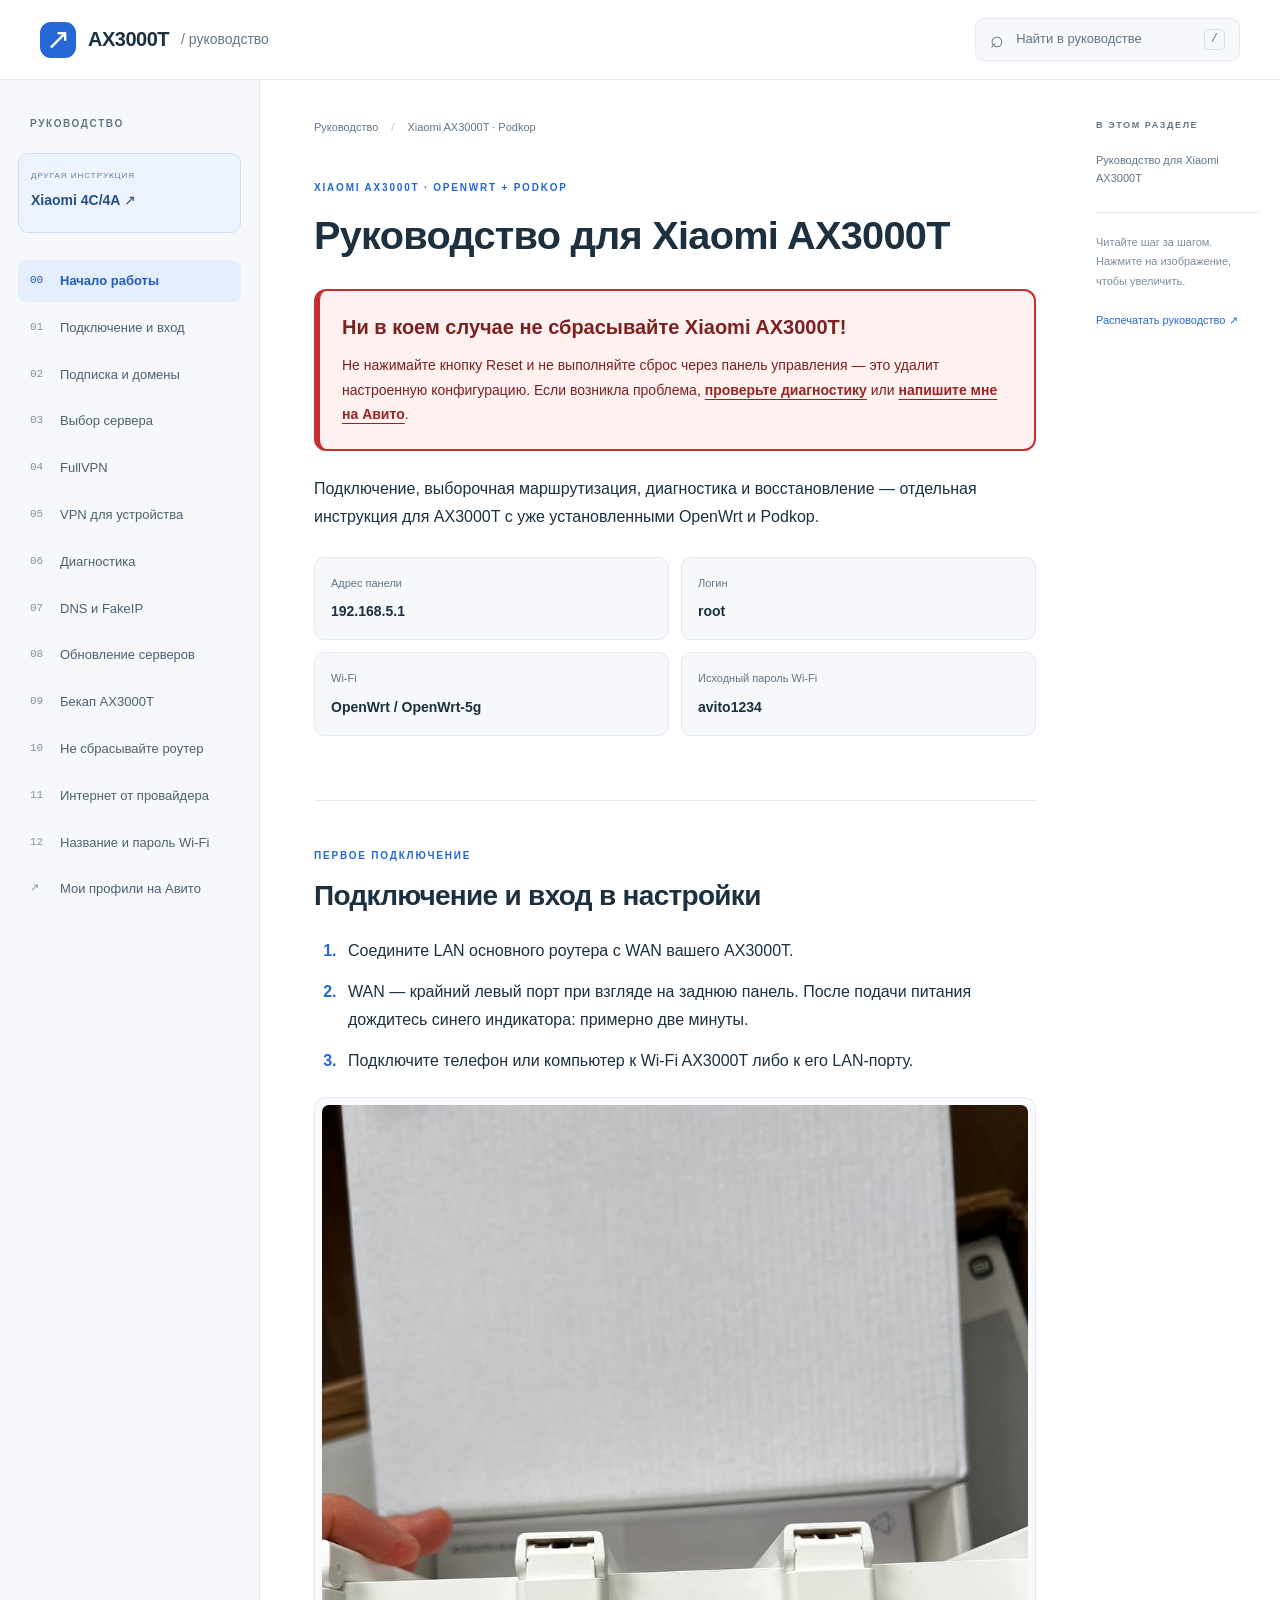
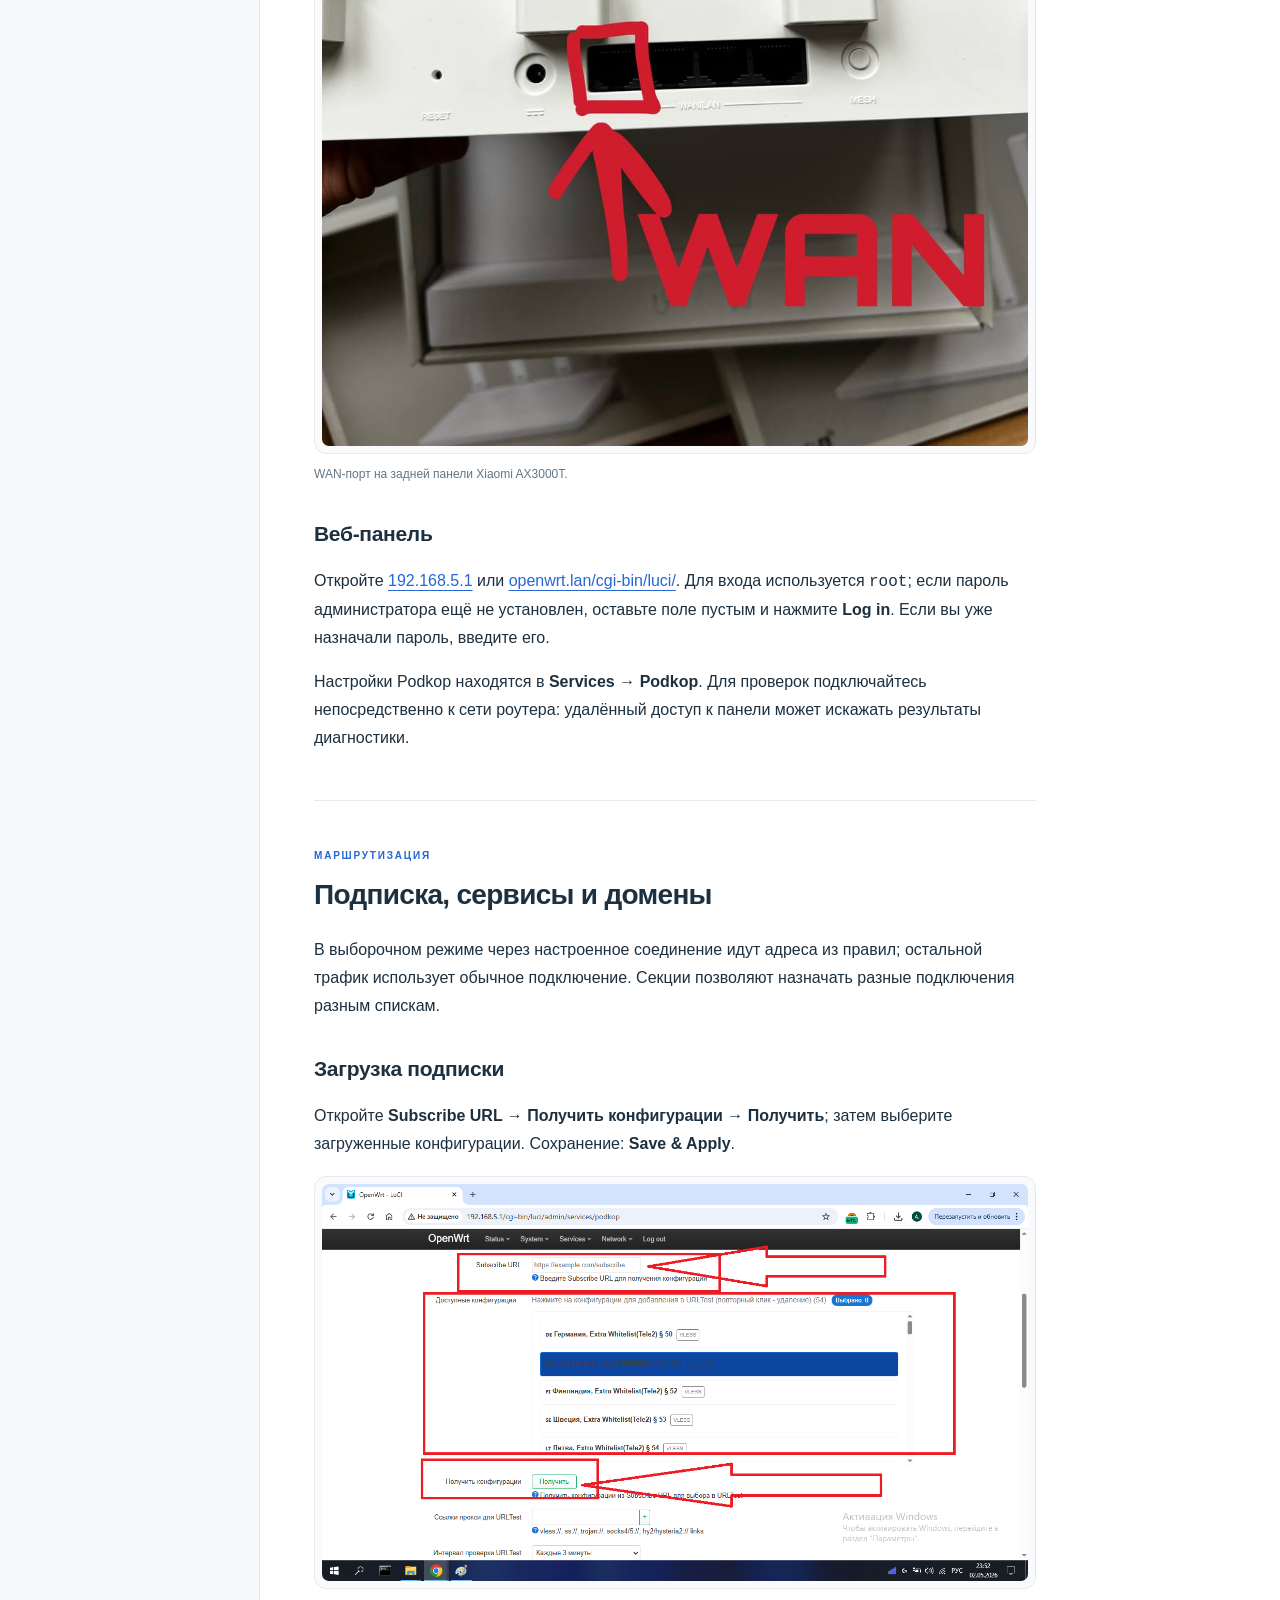
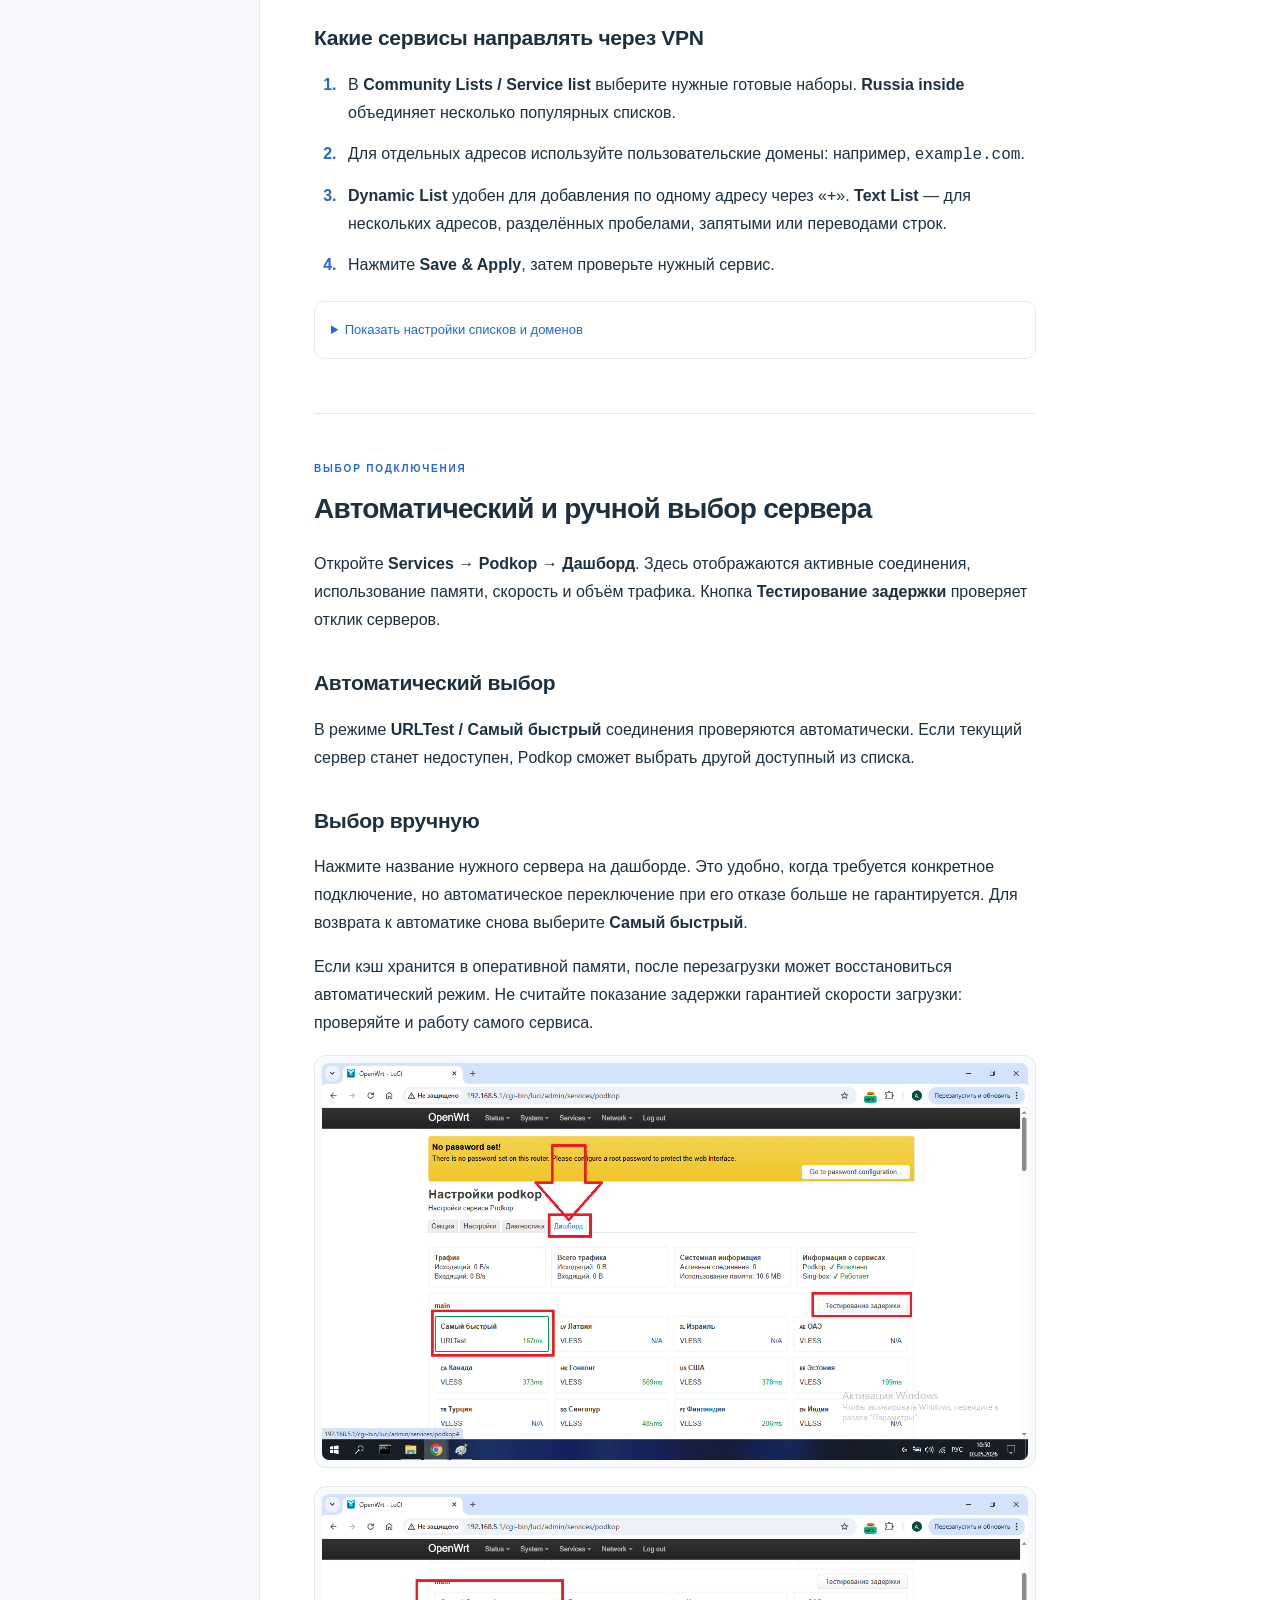
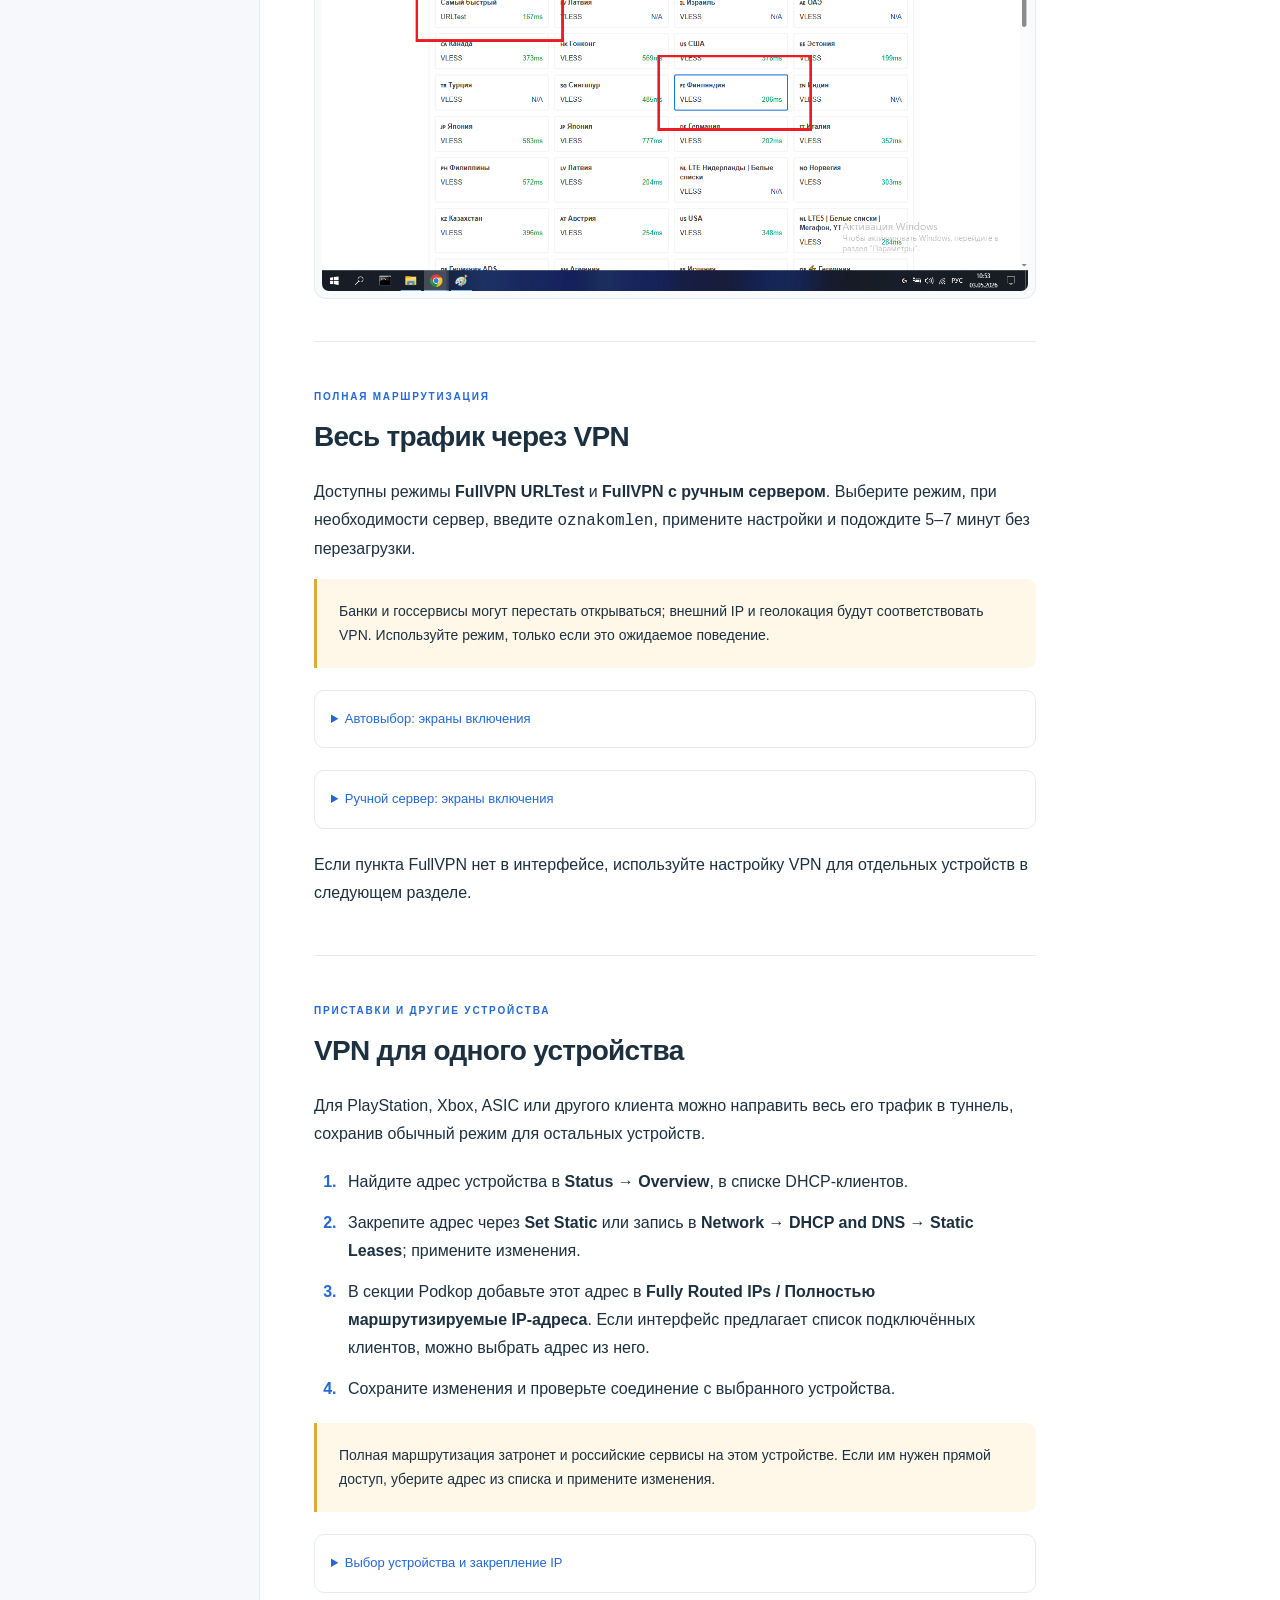
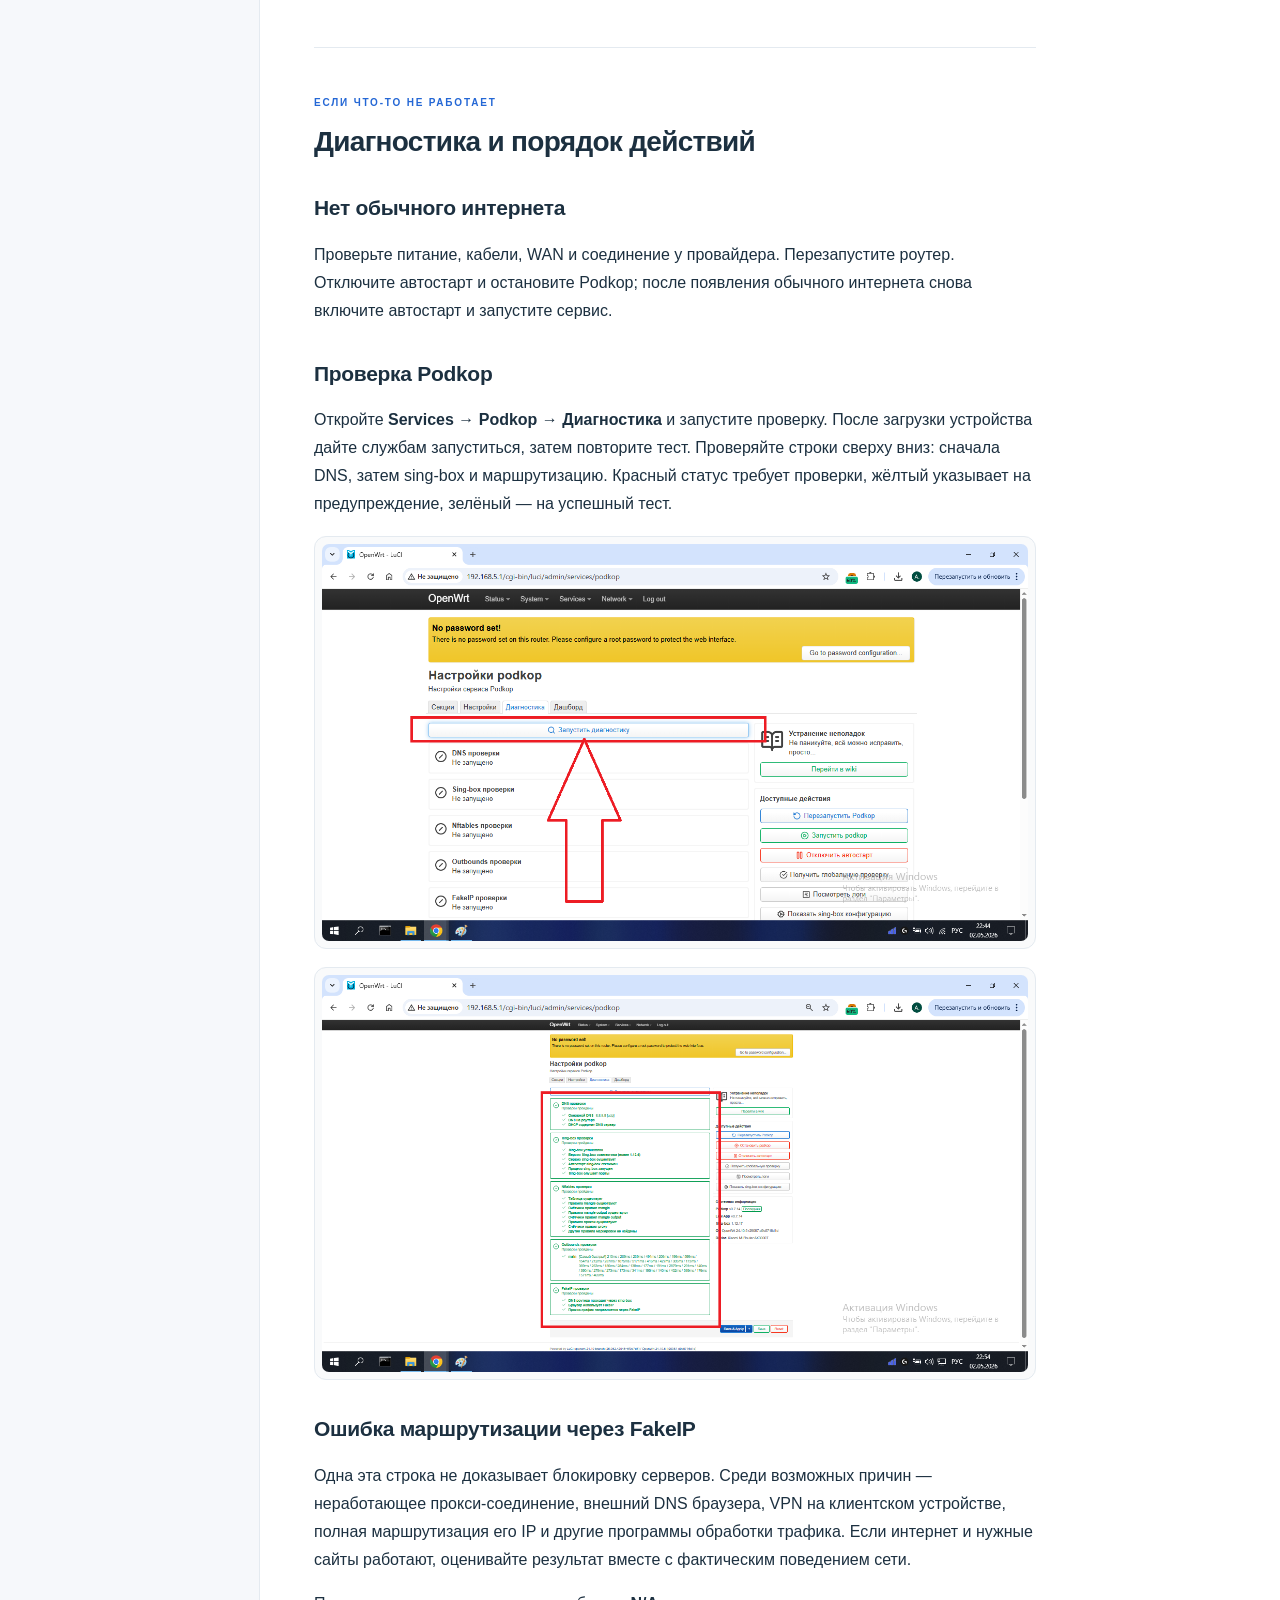
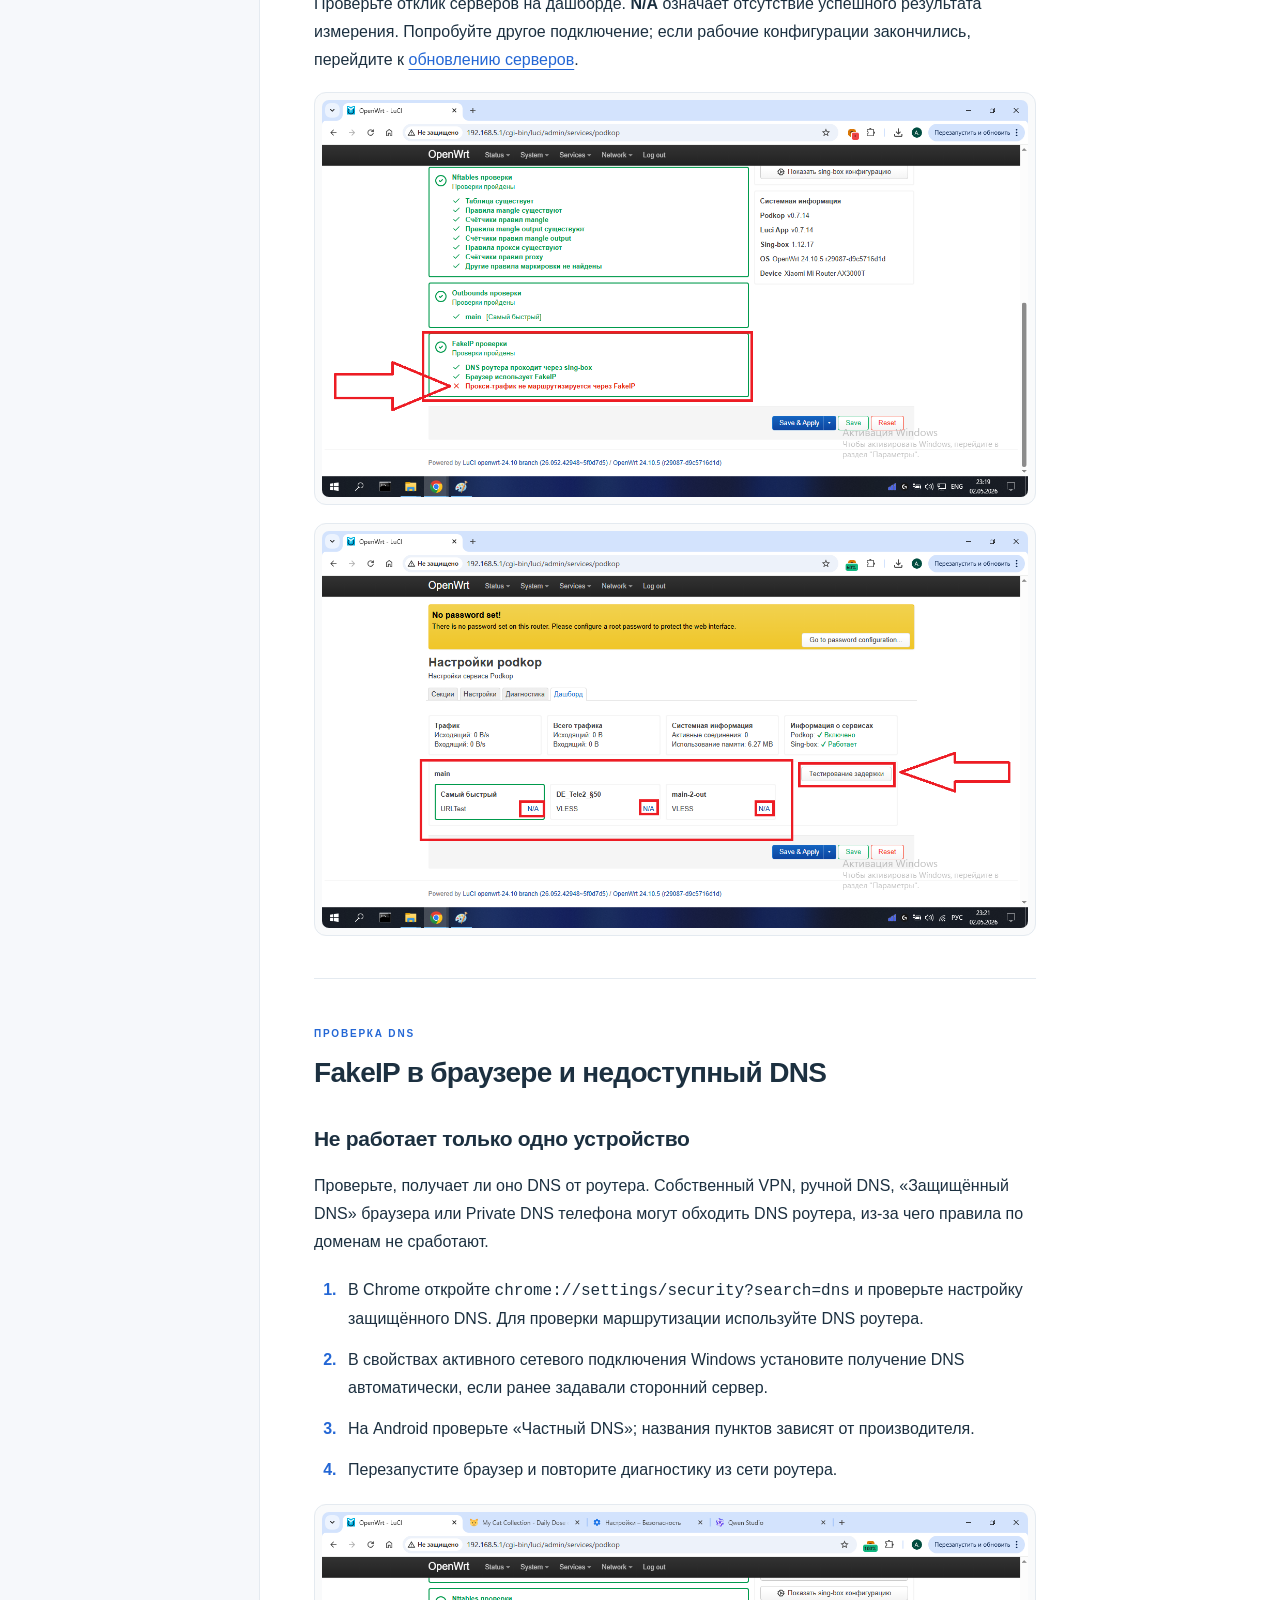
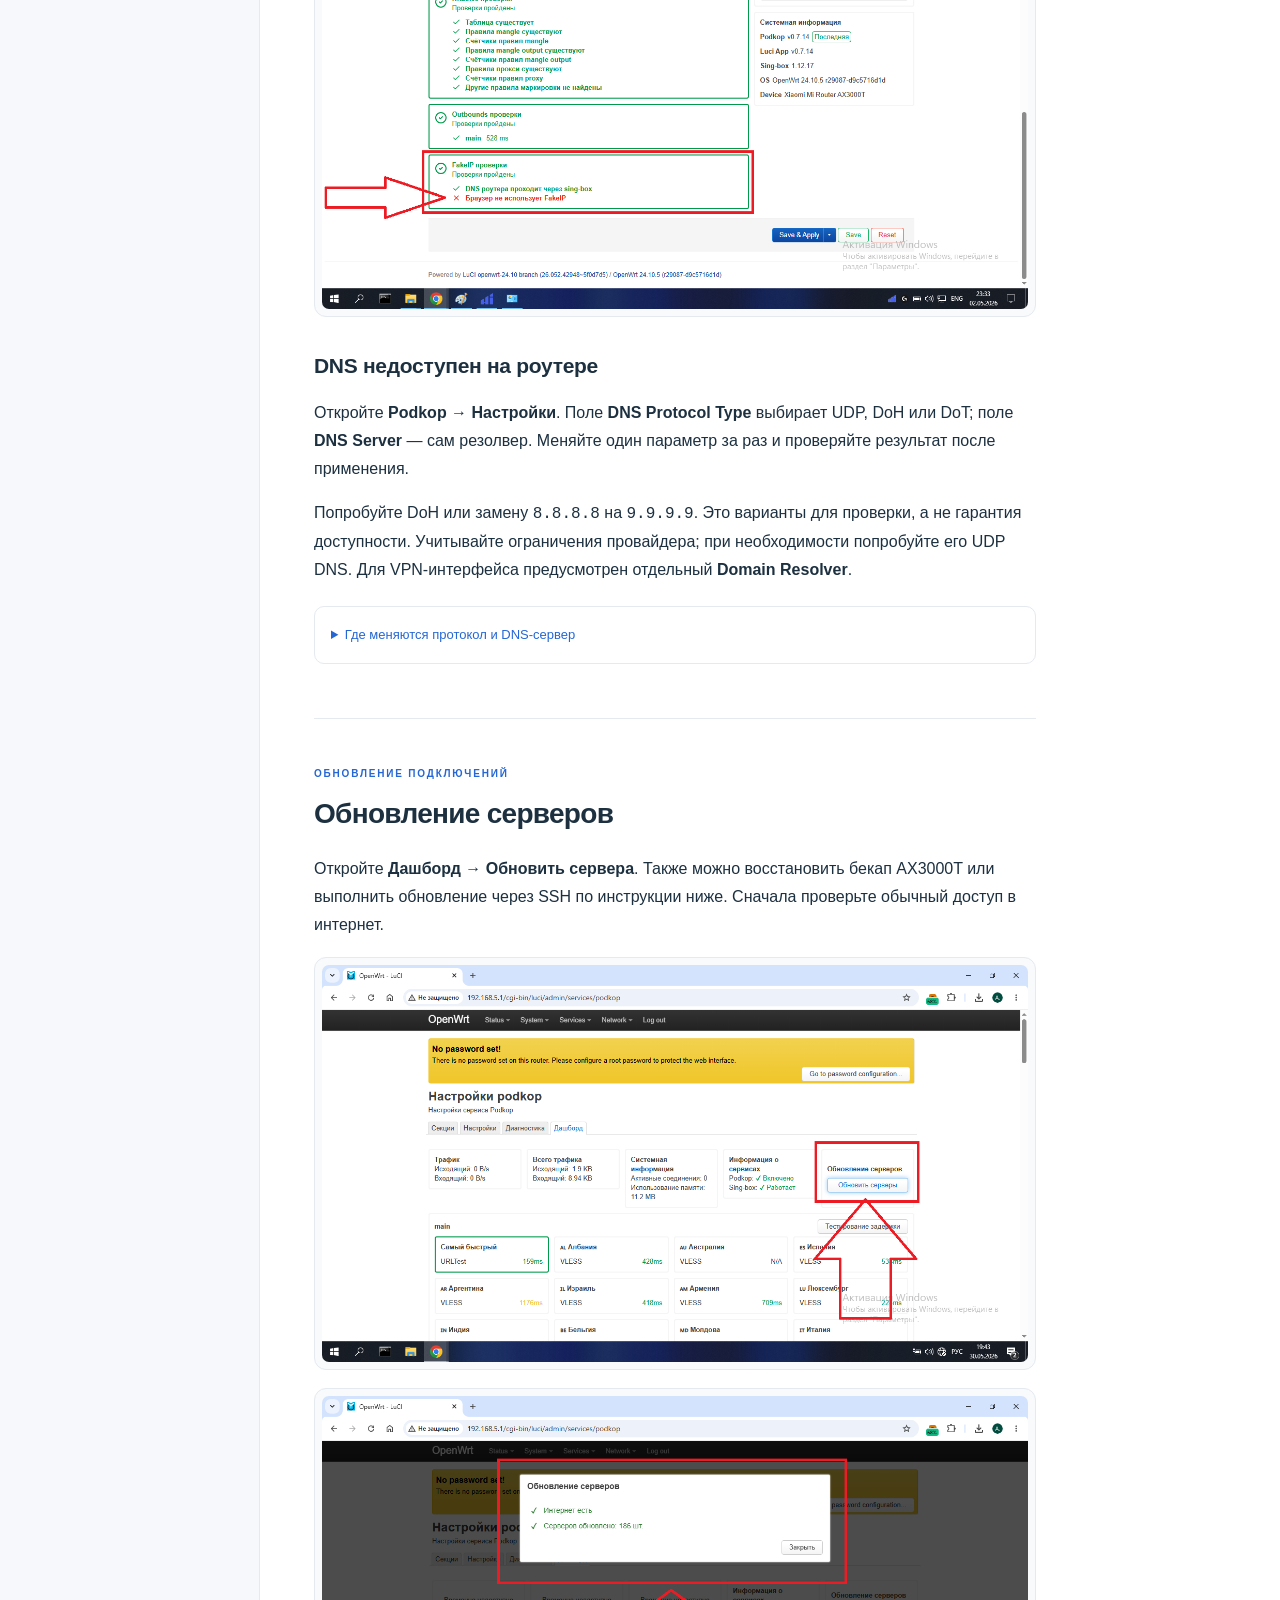
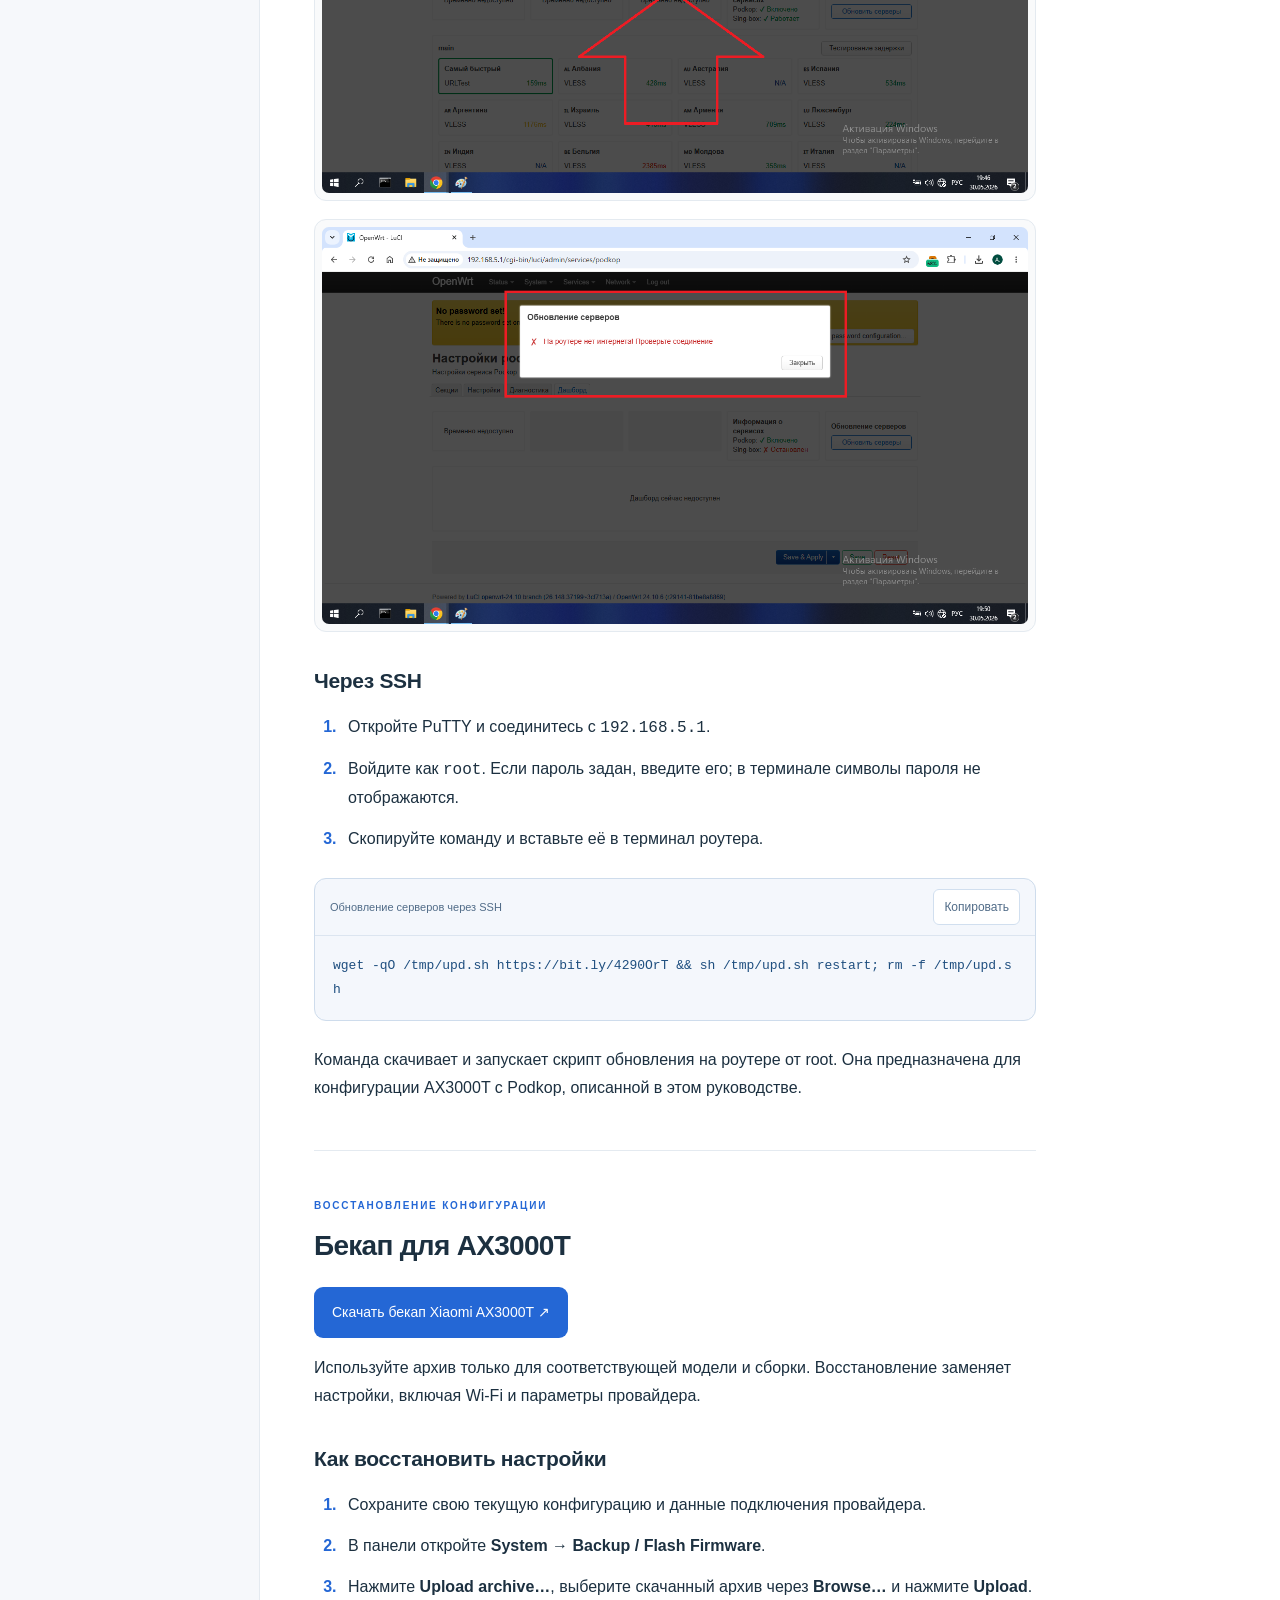
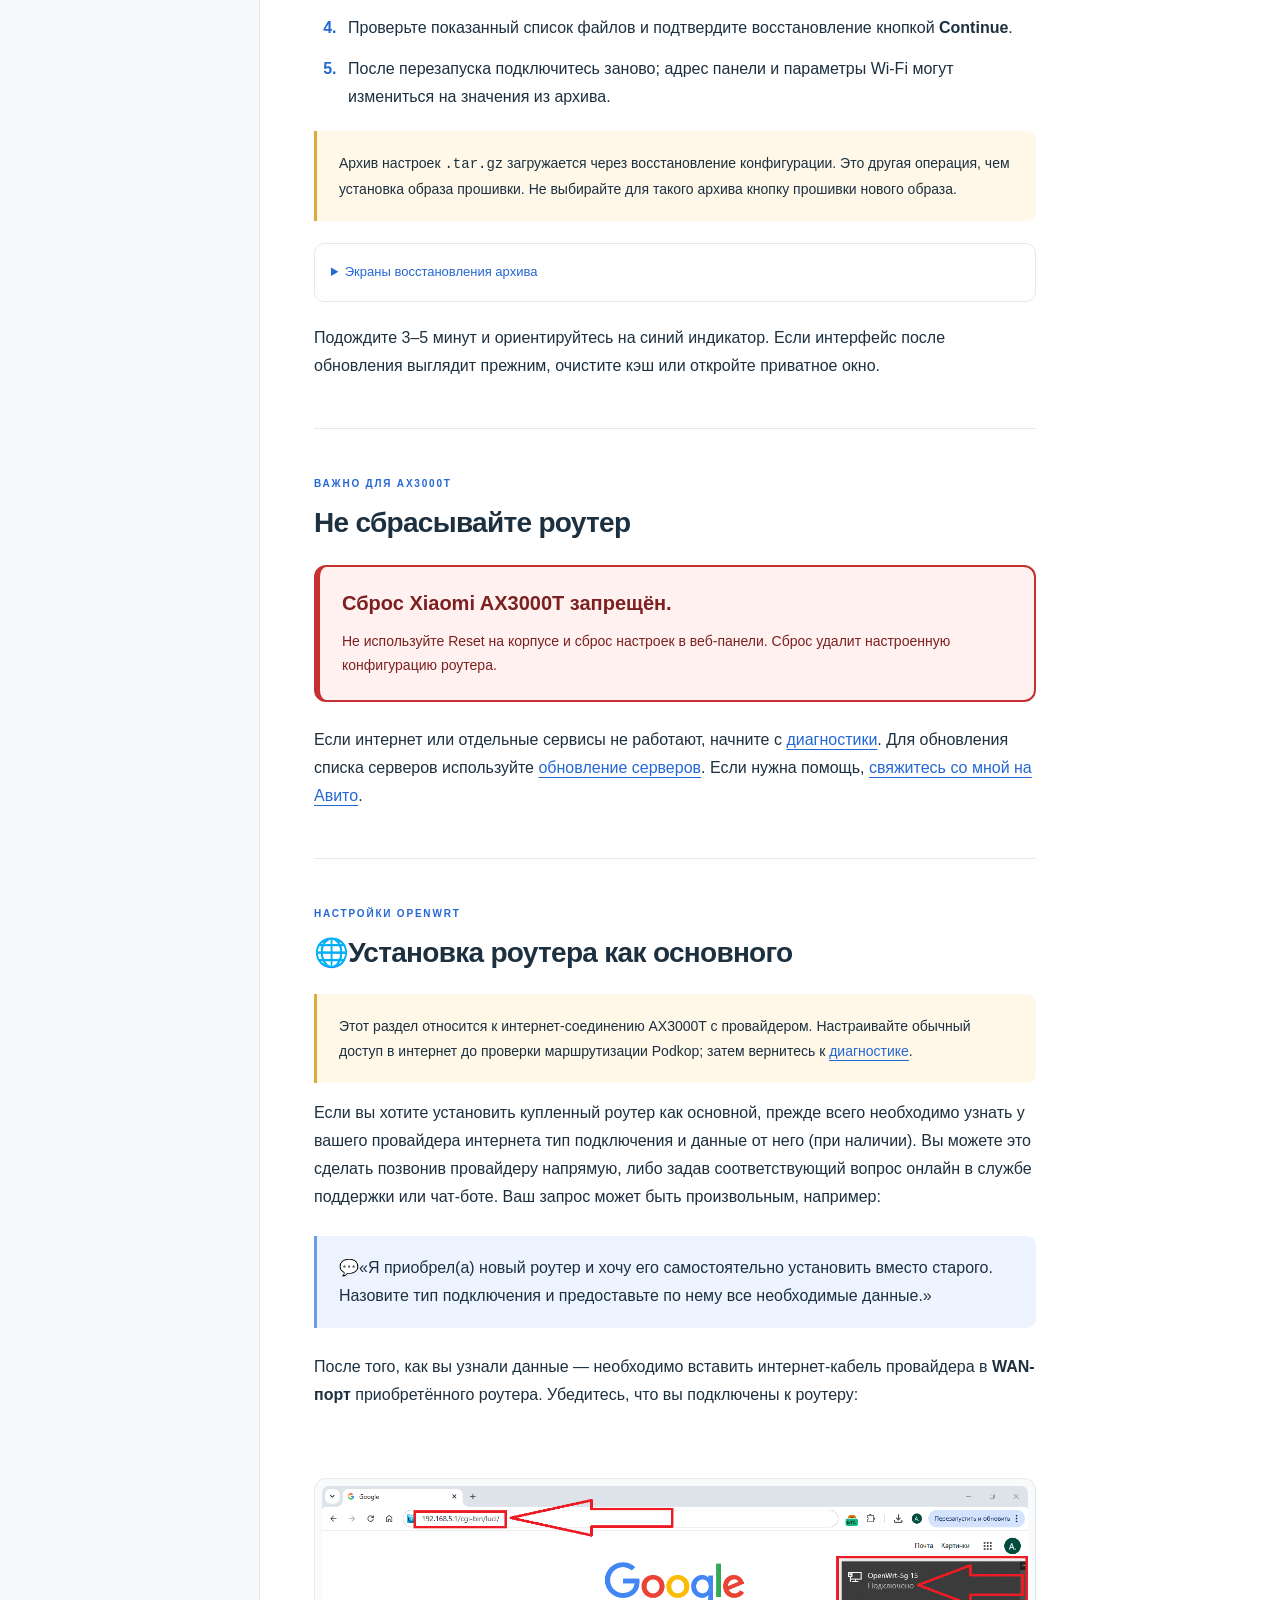
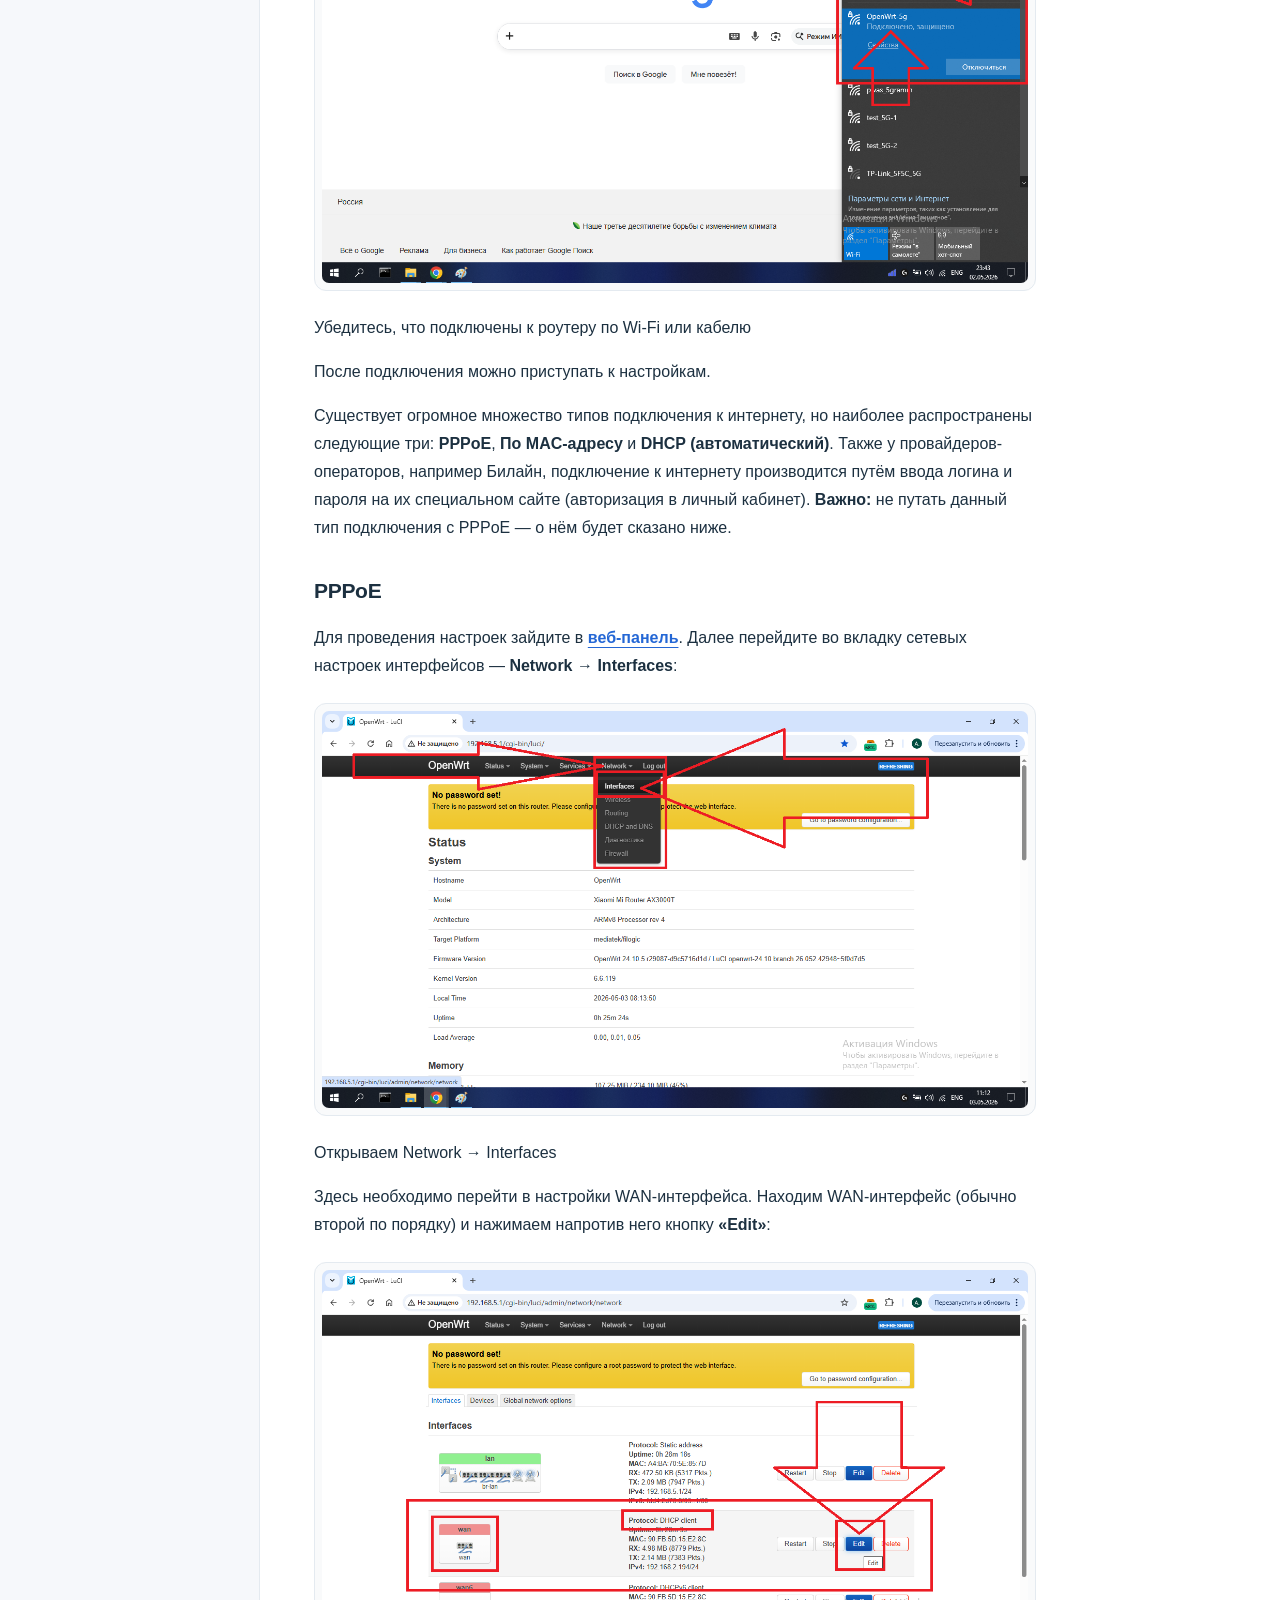
==== commit a83bea48: "Warn against AX3000T resets, correct Zapret step, and add review reminder" ====
--- a/ax3000t.html
+++ b/ax3000t.html
@@ -8,7 +8,7 @@
 <meta content="Xiaomi AX3000T с OpenWrt и Podkop: подключение, серверы, FullVPN, DNS, диагностика, бекап и восстановление." name="description"/>
 <title>Xiaomi AX3000T — руководство OpenWrt и Podkop</title>
 <link href="assets/favicon.svg" rel="icon" type="image/svg+xml"/>
-<link href="assets/style.css" rel="stylesheet"/>
+<link href="assets/style.css?v=20261029-2" rel="stylesheet"/>
 <script defer="" src="assets/app.js"></script>
 </head>
 <body>
@@ -19,10 +19,11 @@
 </header>
 <div aria-hidden="true" class="reading-progress"><span></span></div>
 <div class="page-layout">
-<aside class="sidebar" id="sidebar"><div class="sidebar-inner"><div class="eyebrow">РУКОВОДСТВО</div><nav aria-label="Разделы руководства"><a class="guide-switch" href="index.html"><small>ДРУГАЯ ИНСТРУКЦИЯ</small><strong>Основное руководство ↗</strong><span>По вашему Google Документу</span></a><a class="nav-link" href="#ax-start"><span class="nav-number">00</span><span>Начало работы</span></a><a class="nav-link" href="#ax-connect"><span class="nav-number">01</span><span>Подключение и вход</span></a><a class="nav-link" href="#ax-routing"><span class="nav-number">02</span><span>Подписка и домены</span></a><a class="nav-link" href="#ax-servers"><span class="nav-number">03</span><span>Выбор сервера</span></a><a class="nav-link" href="#ax-fullvpn"><span class="nav-number">04</span><span>FullVPN</span></a><a class="nav-link" href="#ax-devices"><span class="nav-number">05</span><span>VPN для устройства</span></a><a class="nav-link" href="#ax-diagnostics"><span class="nav-number">06</span><span>Диагностика</span></a><a class="nav-link" href="#ax-dns"><span class="nav-number">07</span><span>DNS и FakeIP</span></a><a class="nav-link" href="#ax-updates"><span class="nav-number">08</span><span>Обновление серверов</span></a><a class="nav-link" href="#ax-backup"><span class="nav-number">09</span><span>Бекап AX3000T</span></a><a class="nav-link" href="#ax-reset"><span class="nav-number">10</span><span>Сброс настроек</span></a><a class="nav-link" href="#ax-main-router"><span class="nav-number">11</span><span>Интернет от провайдера</span></a><a class="nav-link" href="#ax-wifi"><span class="nav-number">12</span><span>Название и пароль Wi-Fi</span></a><a class="nav-link" href="#contacts"><span class="nav-number">↗</span><span>Мои профили на Авито</span></a></nav><div class="sidebar-bottom"><span class="sidebar-dot"></span>От подключения до настройки</div></div></aside>
+<aside class="sidebar" id="sidebar"><div class="sidebar-inner"><div class="eyebrow">РУКОВОДСТВО</div><nav aria-label="Разделы руководства"><a class="guide-switch" href="index.html"><small>ДРУГАЯ ИНСТРУКЦИЯ</small><strong>Xiaomi 4C/4A ↗</strong></a><a class="nav-link" href="#ax-start"><span class="nav-number">00</span><span>Начало работы</span></a><a class="nav-link" href="#ax-connect"><span class="nav-number">01</span><span>Подключение и вход</span></a><a class="nav-link" href="#ax-routing"><span class="nav-number">02</span><span>Подписка и домены</span></a><a class="nav-link" href="#ax-servers"><span class="nav-number">03</span><span>Выбор сервера</span></a><a class="nav-link" href="#ax-fullvpn"><span class="nav-number">04</span><span>FullVPN</span></a><a class="nav-link" href="#ax-devices"><span class="nav-number">05</span><span>VPN для устройства</span></a><a class="nav-link" href="#ax-diagnostics"><span class="nav-number">06</span><span>Диагностика</span></a><a class="nav-link" href="#ax-dns"><span class="nav-number">07</span><span>DNS и FakeIP</span></a><a class="nav-link" href="#ax-updates"><span class="nav-number">08</span><span>Обновление серверов</span></a><a class="nav-link" href="#ax-backup"><span class="nav-number">09</span><span>Бекап AX3000T</span></a><a class="nav-link" href="#ax-reset"><span class="nav-number">10</span><span>Не сбрасывайте роутер</span></a><a class="nav-link" href="#ax-main-router"><span class="nav-number">11</span><span>Интернет от провайдера</span></a><a class="nav-link" href="#ax-wifi"><span class="nav-number">12</span><span>Название и пароль Wi-Fi</span></a><a class="nav-link" href="#contacts"><span class="nav-number">↗</span><span>Мои профили на Авито</span></a></nav><div class="sidebar-bottom"><span class="sidebar-dot"></span>От подключения до настройки</div></div></aside>
 <main id="main-content"><div class="breadcrumb">Руководство <span>/</span> Xiaomi AX3000T · Podkop</div><section aria-labelledby="ax-start" class="guide-section" data-section="ax-start">
 <div class="section-kicker">XIAOMI AX3000T · OPENWRT + PODKOP</div>
 <h1 id="ax-start">Руководство для Xiaomi AX3000T</h1>
+<div class="critical-notice"><strong>Ни в коем случае не сбрасывайте Xiaomi AX3000T!</strong><p>Не нажимайте кнопку Reset и не выполняйте сброс через панель управления — это удалит настроенную конфигурацию. Если возникла проблема, <a href="#ax-diagnostics">проверьте диагностику</a> или <a href="#contacts">напишите мне на Авито</a>.</p></div>
 <p>Подключение, выборочная маршрутизация, диагностика и восстановление — отдельная инструкция для AX3000T с уже установленными OpenWrt и Podkop.</p>
 <div class="quick-data"><div><small>Адрес панели</small><strong>192.168.5.1</strong></div><div><small>Логин</small><strong>root</strong></div><div><small>Wi-Fi</small><strong>OpenWrt / OpenWrt-5g</strong></div><div><small>Исходный пароль Wi-Fi</small><strong>avito1234</strong></div></div>
 </section>
@@ -99,15 +100,13 @@
 <p>Подождите 3–5 минут и ориентируйтесь на синий индикатор. Если интерфейс после обновления выглядит прежним, очистите кэш или откройте приватное окно.</p>
 </section>
 <section aria-labelledby="ax-reset" class="guide-section" data-section="ax-reset">
-<div class="section-kicker">СБРОС И ВОЗВРАТ К НАСТРОЙКАМ</div><h2 id="ax-reset">Сброс настроек</h2>
-<p>Сброс удаляет текущую конфигурацию. Перед ним сохраните нужные данные. Для обычного обновления списка серверов сначала используйте <a href="#ax-updates">обновление</a>.</p>
-<h3 id="ax-reset-button">Кнопкой на корпусе</h3><ol><li>При включённом питании найдите Reset.</li><li>Удерживайте кнопку 10–15 секунд, затем отпустите.</li><li>Дождитесь перезапуска, после чего подключитесь к роутеру снова.</li></ol>
-<h3 id="ax-reset-panel">Через панель управления</h3><p>Откройте <strong>System → Backup / Flash Firmware → Perform reset</strong> и подтвердите действие. Дождитесь загрузки устройства.</p>
-<p>После сброса восстановите подходящий <a href="#ax-backup">бекап AX3000T</a> и настройте Podkop.</p>
+<div class="section-kicker">ВАЖНО ДЛЯ AX3000T</div><h2 id="ax-reset">Не сбрасывайте роутер</h2>
+<div class="critical-notice"><strong>Сброс Xiaomi AX3000T запрещён.</strong><p>Не используйте Reset на корпусе и сброс настроек в веб-панели. Сброс удалит настроенную конфигурацию роутера.</p></div>
+<p>Если интернет или отдельные сервисы не работают, начните с <a href="#ax-diagnostics">диагностики</a>. Для обновления списка серверов используйте <a href="#ax-updates">обновление серверов</a>. Если нужна помощь, <a href="#contacts">свяжитесь со мной на Авито</a>.</p>
 </section>
-<section aria-labelledby="ax-main-router" class="guide-section" data-section="ax-main-router"><div class="section-kicker">НАСТРОЙКИ OPENWRT</div><h2 id="ax-main-router">🌐Установка роутера как основного</h2><p class="notice">Этот раздел относится к интернет-соединению AX3000T с провайдером. Настраивайте обычный доступ в интернет до проверки маршрутизации Podkop; затем вернитесь к <a href="#ax-diagnostics">диагностике</a>.</p><p>Если вы хотите установить купленный роутер как основной, прежде всего необходимо узнать у вашего провайдера интернета тип подключения и данные от него (при наличии). Вы можете это сделать позвонив провайдеру напрямую, либо задав соответствующий вопрос онлайн в службе поддержки или чат-боте. Ваш запрос может быть произвольным, например:</p><blockquote>💬«Я приобрел(а) новый роутер и хочу его самостоятельно установить вместо старого. Назовите тип подключения и предоставьте по нему все необходимые данные.»</blockquote><p>После того, как вы узнали данные — необходимо вставить интернет-кабель провайдера в <strong>WAN-порт</strong> приобретённого роутера. Убедитесь, что вы подключены к роутеру:</p><p class="image-paragraph"> <a aria-label="Увеличить: Иллюстрация к инструкции, шаг 13" class="screenshot" data-lightbox="" href="assets/images/step-13.png"><img alt="Иллюстрация к инструкции, шаг 13" decoding="async" height="768" loading="lazy" src="assets/images/step-13.png" width="1366"/></a></p><p>Убедитесь, что подключены к роутеру по Wi-Fi или кабелю </p><p>После подключения можно приступать к настройкам. </p><p>Существует огромное множество типов подключения к интернету, но наиболее распространены следующие три: <strong>PPPoE</strong>, <strong>По MAC-адресу</strong> и <strong>DHCP (автоматический)</strong>. Также у провайдеров-операторов, например Билайн, подключение к интернету производится путём ввода логина и пароля на их специальном сайте (авторизация в личный кабинет). <strong>Важно:</strong> не путать данный тип подключения с PPPoE — о нём будет сказано ниже.</p><h3 id="ax-h.uvfynf6u6amo">PPPoE</h3><p>Для проведения настроек зайдите в <strong><a href="#ax-login">веб-панель</a></strong>. Далее перейдите во вкладку сетевых настроек интерфейсов — <strong>Network → Interfaces</strong>:</p><p class="image-paragraph"><a aria-label="Увеличить: Иллюстрация к инструкции, шаг 14" class="screenshot" data-lightbox="" href="assets/images/step-14.png"><img alt="Иллюстрация к инструкции, шаг 14" decoding="async" height="768" loading="lazy" src="assets/images/step-14.png" width="1366"/></a></p><p>Открываем Network → Interfaces </p><p>Здесь необходимо перейти в настройки WAN-интерфейса. Находим WAN-интерфейс (обычно второй по порядку) и нажимаем напротив него кнопку <strong>«Edit»</strong>: </p><p class="image-paragraph"><a aria-label="Увеличить: Иллюстрация к инструкции, шаг 15" class="screenshot" data-lightbox="" href="assets/images/step-15.png"><img alt="Иллюстрация к инструкции, шаг 15" decoding="async" height="768" loading="lazy" src="assets/images/step-15.png" width="1366"/></a></p><p>Нажимаем Edit напротив WAN-интерфейса </p><p class="image-paragraph">Здесь мы видим параметр <strong>«Protocol»</strong> — его нам и необходимо поменять. Нажимаем на текущий протокол <strong>«DHCP»</strong> для открытия перечня протоколов: <a aria-label="Увеличить: Здесь мы видим параметр «Protocol» — его нам и необходимо поменять. Нажимаем на текущий протокол «DHCP» для открытия перечня протоколов:" class="screenshot" data-lightbox="" href="assets/images/step-16.png"><img alt="Здесь мы видим параметр «Protocol» — его нам и необходимо поменять. Нажимаем на текущий протокол «DHCP» для открытия перечня протоколов:" decoding="async" height="768" loading="lazy" src="assets/images/step-16.png" width="1366"/></a></p><p>Нажимаем на DHCP для смены протокола </p><p>Выбираем протокол <strong>PPPoE</strong> и подтверждаем смену нажатием кнопки <strong>«Switch Protocol»</strong>:</p><p class="image-paragraph"> <a aria-label="Увеличить: Иллюстрация к инструкции, шаг 17" class="screenshot" data-lightbox="" href="assets/images/step-17.png"><img alt="Иллюстрация к инструкции, шаг 17" decoding="async" height="768" loading="lazy" src="assets/images/step-17.png" width="1366"/></a></p><p>Выбираем PPPoE и нажимаем Switch Protocol </p><p>После смены протокола необходимо заполнить данные подключения — <strong>логин</strong> («PAP/CHAP username») и <strong>пароль</strong> («PAP/CHAP password») в соответствующих полях: </p><p class="image-paragraph"><a aria-label="Увеличить: Иллюстрация к инструкции, шаг 18" class="screenshot" data-lightbox="" href="assets/images/step-18.png"><img alt="Иллюстрация к инструкции, шаг 18" decoding="async" height="768" loading="lazy" src="assets/images/step-18.png" width="1366"/></a></p><p>Вводим логин и пароль PPPoE подключения </p><p>Убедитесь, что ввели данные правильно. После — сохраните настройки нажатием кнопки <strong>«Save»</strong>:</p><p class="image-paragraph"> <a aria-label="Увеличить: Иллюстрация к инструкции, шаг 19" class="screenshot" data-lightbox="" href="assets/images/step-19.png"><img alt="Иллюстрация к инструкции, шаг 19" decoding="async" height="768" loading="lazy" src="assets/images/step-19.png" width="1366"/></a></p><p>Нажимаем Save для сохранения </p><p class="image-paragraph">Мы видим, что наши изменения сохранились. Чтобы они применились и прописались на роутере, необходимо нажать кнопку <strong>«Save &amp; Apply»</strong>: <a aria-label="Увеличить: Мы видим, что наши изменения сохранились. Чтобы они применились и прописались на роутере, необходимо нажать кнопку «Save &amp; Apply»:" class="screenshot" data-lightbox="" href="assets/images/step-20.png"><img alt="Мы видим, что наши изменения сохранились. Чтобы они применились и прописались на роутере, необходимо нажать кнопку «Save &amp; Apply»:" decoding="async" height="768" loading="lazy" src="assets/images/step-20.png" width="1366"/></a></p><p>Нажимаем Save &amp; Apply для применения настроек </p><p>После сохранения и применения настроек необходимо подождать, пока появится интернет-соединение — вплоть до 5–7 минут. </p><h3 id="ax-h.884m51qfrurm">По MAC-адресу</h3><p>Данный тип подключения осуществляется на основе индивидуального сетевого идентификатора вашего роутера — MAC-адреса. Для того чтобы поставить приобретённый роутер как основной при данном типе подключения, необходимо подключить интернет-кабель провайдера в <strong>WAN-порт</strong> роутера и позвонить или написать провайдеру (Поддержка / Чат-бот) с просьбой изменить MAC-адрес подключения к интернету, так как вы приобрели и установили новый роутер.</p><p>В большинстве случаев интернет-соединение после просьбы появляется в течение 5 минут. Никаких изменений настроек в самом роутере этот тип подключения <strong>НЕ ТРЕБУЕТ</strong>.</p><h3 id="ax-h.6qv79t6xy2jt">DHCP (автоматический)</h3><p>Данный тип подключения является автоматическим и уже стоит при покупке роутера. В таком случае вам нет необходимости ничего настраивать на роутере — нужно лишь вставить интернет-кабель провайдера в <strong>WAN-порт</strong>.</p><h3 id="ax-h.kei2ezk9vyg2">Провайдеры-операторы (Билайн и подобные)</h3><p>Данные операторы чаще всего предоставляют автоматический тип подключения — DHCP — то есть на самом роутере ничего настраивать не нужно, но они требуют авторизации на своём специализированном сайте. Страница авторизации открывается по предоставленному адресу, либо открывается сама при подключении интернет-кабеля провайдера в WAN-порт роутера.</p><p><strong>Если страница авторизации не открывается:</strong></p><ul><li>Необходимо сбросить настройки роутера (см. раздел <strong><a href="#ax-reset">«Сброс и восстановление»</a></strong>). После сброса страница авторизации должна открыться</li><li>Если страница по-прежнему не открывается — проблема на стороне провайдера, обратитесь в их поддержку.</li></ul></section>
+<section aria-labelledby="ax-main-router" class="guide-section" data-section="ax-main-router"><div class="section-kicker">НАСТРОЙКИ OPENWRT</div><h2 id="ax-main-router">🌐Установка роутера как основного</h2><p class="notice">Этот раздел относится к интернет-соединению AX3000T с провайдером. Настраивайте обычный доступ в интернет до проверки маршрутизации Podkop; затем вернитесь к <a href="#ax-diagnostics">диагностике</a>.</p><p>Если вы хотите установить купленный роутер как основной, прежде всего необходимо узнать у вашего провайдера интернета тип подключения и данные от него (при наличии). Вы можете это сделать позвонив провайдеру напрямую, либо задав соответствующий вопрос онлайн в службе поддержки или чат-боте. Ваш запрос может быть произвольным, например:</p><blockquote>💬«Я приобрел(а) новый роутер и хочу его самостоятельно установить вместо старого. Назовите тип подключения и предоставьте по нему все необходимые данные.»</blockquote><p>После того, как вы узнали данные — необходимо вставить интернет-кабель провайдера в <strong>WAN-порт</strong> приобретённого роутера. Убедитесь, что вы подключены к роутеру:</p><p class="image-paragraph"> <a aria-label="Увеличить: Иллюстрация к инструкции, шаг 13" class="screenshot" data-lightbox="" href="assets/images/step-13.png"><img alt="Иллюстрация к инструкции, шаг 13" decoding="async" height="768" loading="lazy" src="assets/images/step-13.png" width="1366"/></a></p><p>Убедитесь, что подключены к роутеру по Wi-Fi или кабелю </p><p>После подключения можно приступать к настройкам. </p><p>Существует огромное множество типов подключения к интернету, но наиболее распространены следующие три: <strong>PPPoE</strong>, <strong>По MAC-адресу</strong> и <strong>DHCP (автоматический)</strong>. Также у провайдеров-операторов, например Билайн, подключение к интернету производится путём ввода логина и пароля на их специальном сайте (авторизация в личный кабинет). <strong>Важно:</strong> не путать данный тип подключения с PPPoE — о нём будет сказано ниже.</p><h3 id="ax-h.uvfynf6u6amo">PPPoE</h3><p>Для проведения настроек зайдите в <strong><a href="#ax-login">веб-панель</a></strong>. Далее перейдите во вкладку сетевых настроек интерфейсов — <strong>Network → Interfaces</strong>:</p><p class="image-paragraph"><a aria-label="Увеличить: Иллюстрация к инструкции, шаг 14" class="screenshot" data-lightbox="" href="assets/images/step-14.png"><img alt="Иллюстрация к инструкции, шаг 14" decoding="async" height="768" loading="lazy" src="assets/images/step-14.png" width="1366"/></a></p><p>Открываем Network → Interfaces </p><p>Здесь необходимо перейти в настройки WAN-интерфейса. Находим WAN-интерфейс (обычно второй по порядку) и нажимаем напротив него кнопку <strong>«Edit»</strong>: </p><p class="image-paragraph"><a aria-label="Увеличить: Иллюстрация к инструкции, шаг 15" class="screenshot" data-lightbox="" href="assets/images/step-15.png"><img alt="Иллюстрация к инструкции, шаг 15" decoding="async" height="768" loading="lazy" src="assets/images/step-15.png" width="1366"/></a></p><p>Нажимаем Edit напротив WAN-интерфейса </p><p class="image-paragraph">Здесь мы видим параметр <strong>«Protocol»</strong> — его нам и необходимо поменять. Нажимаем на текущий протокол <strong>«DHCP»</strong> для открытия перечня протоколов: <a aria-label="Увеличить: Здесь мы видим параметр «Protocol» — его нам и необходимо поменять. Нажимаем на текущий протокол «DHCP» для открытия перечня протоколов:" class="screenshot" data-lightbox="" href="assets/images/step-16.png"><img alt="Здесь мы видим параметр «Protocol» — его нам и необходимо поменять. Нажимаем на текущий протокол «DHCP» для открытия перечня протоколов:" decoding="async" height="768" loading="lazy" src="assets/images/step-16.png" width="1366"/></a></p><p>Нажимаем на DHCP для смены протокола </p><p>Выбираем протокол <strong>PPPoE</strong> и подтверждаем смену нажатием кнопки <strong>«Switch Protocol»</strong>:</p><p class="image-paragraph"> <a aria-label="Увеличить: Иллюстрация к инструкции, шаг 17" class="screenshot" data-lightbox="" href="assets/images/step-17.png"><img alt="Иллюстрация к инструкции, шаг 17" decoding="async" height="768" loading="lazy" src="assets/images/step-17.png" width="1366"/></a></p><p>Выбираем PPPoE и нажимаем Switch Protocol </p><p>После смены протокола необходимо заполнить данные подключения — <strong>логин</strong> («PAP/CHAP username») и <strong>пароль</strong> («PAP/CHAP password») в соответствующих полях: </p><p class="image-paragraph"><a aria-label="Увеличить: Иллюстрация к инструкции, шаг 18" class="screenshot" data-lightbox="" href="assets/images/step-18.png"><img alt="Иллюстрация к инструкции, шаг 18" decoding="async" height="768" loading="lazy" src="assets/images/step-18.png" width="1366"/></a></p><p>Вводим логин и пароль PPPoE подключения </p><p>Убедитесь, что ввели данные правильно. После — сохраните настройки нажатием кнопки <strong>«Save»</strong>:</p><p class="image-paragraph"> <a aria-label="Увеличить: Иллюстрация к инструкции, шаг 19" class="screenshot" data-lightbox="" href="assets/images/step-19.png"><img alt="Иллюстрация к инструкции, шаг 19" decoding="async" height="768" loading="lazy" src="assets/images/step-19.png" width="1366"/></a></p><p>Нажимаем Save для сохранения </p><p class="image-paragraph">Мы видим, что наши изменения сохранились. Чтобы они применились и прописались на роутере, необходимо нажать кнопку <strong>«Save &amp; Apply»</strong>: <a aria-label="Увеличить: Мы видим, что наши изменения сохранились. Чтобы они применились и прописались на роутере, необходимо нажать кнопку «Save &amp; Apply»:" class="screenshot" data-lightbox="" href="assets/images/step-20.png"><img alt="Мы видим, что наши изменения сохранились. Чтобы они применились и прописались на роутере, необходимо нажать кнопку «Save &amp; Apply»:" decoding="async" height="768" loading="lazy" src="assets/images/step-20.png" width="1366"/></a></p><p>Нажимаем Save &amp; Apply для применения настроек </p><p>После сохранения и применения настроек необходимо подождать, пока появится интернет-соединение — вплоть до 5–7 минут. </p><h3 id="ax-h.884m51qfrurm">По MAC-адресу</h3><p>Данный тип подключения осуществляется на основе индивидуального сетевого идентификатора вашего роутера — MAC-адреса. Для того чтобы поставить приобретённый роутер как основной при данном типе подключения, необходимо подключить интернет-кабель провайдера в <strong>WAN-порт</strong> роутера и позвонить или написать провайдеру (Поддержка / Чат-бот) с просьбой изменить MAC-адрес подключения к интернету, так как вы приобрели и установили новый роутер.</p><p>В большинстве случаев интернет-соединение после просьбы появляется в течение 5 минут. Никаких изменений настроек в самом роутере этот тип подключения <strong>НЕ ТРЕБУЕТ</strong>.</p><h3 id="ax-h.6qv79t6xy2jt">DHCP (автоматический)</h3><p>Данный тип подключения является автоматическим и уже стоит при покупке роутера. В таком случае вам нет необходимости ничего настраивать на роутере — нужно лишь вставить интернет-кабель провайдера в <strong>WAN-порт</strong>.</p><h3 id="ax-h.kei2ezk9vyg2">Провайдеры-операторы (Билайн и подобные)</h3><p>Данные операторы чаще всего предоставляют автоматический тип подключения — DHCP — то есть на самом роутере ничего настраивать не нужно, но они требуют авторизации на своём специализированном сайте. Страница авторизации открывается по предоставленному адресу, либо открывается сама при подключении интернет-кабеля провайдера в WAN-порт роутера.</p><p><strong>Если страница авторизации не открывается:</strong></p><ul><li>Не сбрасывайте AX3000T. Если страница авторизации не открывается, проверьте подключение и обратитесь ко мне через профиль на Авито.</li><li>Если страница по-прежнему не открывается — проблема на стороне провайдера, обратитесь в их поддержку.</li></ul></section>
 <section aria-labelledby="ax-wifi" class="guide-section" data-section="ax-wifi"><div class="section-kicker">НАСТРОЙКИ OPENWRT</div><h2 id="ax-wifi">📡Изменение названия и пароля Wi-Fi сетей</h2><p>Для того чтобы изменить название и пароль Wi-Fi сетей, необходимо войти в <strong><a href="#ax-login">веб-панель</a></strong>. Далее перейдите во вкладку управления беспроводными сетями — <strong>Network → Wireless</strong>: </p><p class="image-paragraph"><a aria-label="Увеличить: Иллюстрация к инструкции, шаг 21" class="screenshot" data-lightbox="" href="assets/images/step-21.png"><img alt="Иллюстрация к инструкции, шаг 21" decoding="async" height="768" loading="lazy" src="assets/images/step-21.png" width="1366"/></a></p><p>Открываем Network → Wireless </p><p>Открывается страница настроек беспроводных интерфейсов. Здесь видим две сети — <strong>OpenWrt</strong> и <strong>OpenWrt-5g</strong>. Для изменения настроек каждой из них необходимо нажать кнопку <strong>«Edit»</strong>: </p><p class="image-paragraph"><a aria-label="Увеличить: Иллюстрация к инструкции, шаг 22" class="screenshot" data-lightbox="" href="assets/images/step-22.png"><img alt="Иллюстрация к инструкции, шаг 22" decoding="async" height="768" loading="lazy" src="assets/images/step-22.png" width="1366"/></a></p><p>Нажимаем Edit напротив нужной сети </p><p>Мы в окне изменения настроек Wi-Fi сети. Название сети задаётся в параметре <strong>ESSID</strong> — вместо стандартного OpenWrt можете вписать своё: </p><p class="image-paragraph"><a aria-label="Увеличить: Иллюстрация к инструкции, шаг 23" class="screenshot" data-lightbox="" href="assets/images/step-23.png"><img alt="Иллюстрация к инструкции, шаг 23" decoding="async" height="768" loading="lazy" src="assets/images/step-23.png" width="1366"/></a></p><p>Параметр ESSID — вводим желаемое название сети </p><p class="image-paragraph">Для изменения пароля необходимо перейти во вкладку <strong>«Network Security»</strong> и в параметре <strong>«Key»</strong> вписать желаемый пароль: <a aria-label="Увеличить: Для изменения пароля необходимо перейти во вкладку «Network Security» и в параметре «Key» вписать желаемый пароль:" class="screenshot" data-lightbox="" href="assets/images/step-24.png"><img alt="Для изменения пароля необходимо перейти во вкладку «Network Security» и в параметре «Key» вписать желаемый пароль:" decoding="async" height="768" loading="lazy" src="assets/images/step-24.png" width="1366"/></a></p><p>Вкладка Network Security — вводим новый пароль в поле Key </p><p class="image-paragraph">После всех настроек Wi-Fi сети сохраните их нажатием кнопки <strong>«Save»</strong>: <a aria-label="Увеличить: После всех настроек Wi-Fi сети сохраните их нажатием кнопки «Save»:" class="screenshot" data-lightbox="" href="assets/images/step-25.png"><img alt="После всех настроек Wi-Fi сети сохраните их нажатием кнопки «Save»:" decoding="async" height="768" loading="lazy" src="assets/images/step-25.png" width="1366"/></a></p><p>Нажимаем Save для сохранения настроек сети </p><p>После внесения и сохранения всех необходимых настроек — примените их нажатием кнопки <strong>«Save &amp; Apply»</strong>:</p><p class="image-paragraph"> <a aria-label="Увеличить: Иллюстрация к инструкции, шаг 26" class="screenshot" data-lightbox="" href="assets/images/step-26.png"><img alt="Иллюстрация к инструкции, шаг 26" decoding="async" height="768" loading="lazy" src="assets/images/step-26.png" width="1366"/></a></p><p>Нажимаем Save &amp; Apply для применения настроек </p><p class="notice">🚨<strong>ВАЖНО!</strong> После применения настроек ваше устройство автоматически отключится от роутера — так как название и пароль сети изменились. В течение <strong>полутора минут</strong> найдите Wi-Fi сеть с новым названием и подключитесь к ней с новым паролем. Если не успеете — изменения сбросятся и настройки вернутся к прежним. Вам также высветится предупреждение о возврате настроек. </p><p class="image-paragraph">Если вы хотите применить настройки <strong>без проверки подключения</strong> — нажмите красную кнопку <strong>«Apply unchecked»</strong>. В этом случае не нужно успевать подключаться в течение времени — настройки применяются сразу и навсегда: <a aria-label="Увеличить: Иллюстрация к инструкции, шаг 27" class="screenshot" data-lightbox="" href="assets/images/step-27.png"><img alt="Иллюстрация к инструкции, шаг 27" decoding="async" height="768" loading="lazy" src="assets/images/step-27.png" width="1366"/></a></p><p>Кнопка «Apply unchecked» — применить без проверки подключения </p></section>
-<footer class="contacts" id="contacts"><div class="section-kicker">ОСТАЁМСЯ НА СВЯЗИ</div><h2>Мои профили на Авито</h2><p>Объявления и связь со мной — в профилях ниже.</p><div class="avito-links"><a href="https://www.avito.ru/user/64a26a6fba3b28ca59ce3798cc26d9d1/profile?src=sharing" rel="noopener noreferrer" target="_blank"><span aria-hidden="true" class="avito-mark"><i></i><i></i><i></i><i></i></span><span><strong>Профиль 1</strong><small>Открыть на Авито</small></span><span aria-hidden="true" class="external-arrow">↗</span></a><a href="https://www.avito.ru/user/1d58babf466e395bcb6622a776008b24/profile?src=sharing" rel="noopener noreferrer" target="_blank"><span aria-hidden="true" class="avito-mark"><i></i><i></i><i></i><i></i></span><span><strong>Профиль 2</strong><small>Открыть на Авито</small></span><span aria-hidden="true" class="external-arrow">↗</span></a></div><div class="footer-meta"><span>Руководство пользователя роутера</span><a href="https://docs.google.com/document/d/1QZWNXbqY0F549cvE6Wj57bNaNKwlqGdHuK-BzSQBUYU/edit" rel="noopener noreferrer" target="_blank">Открыть Google Документ ↗</a></div></footer>
+<footer class="contacts" id="contacts"><div class="section-kicker">ОСТАЁМСЯ НА СВЯЗИ</div><h2>Мои профили на Авито</h2><p>Объявления и связь со мной — в профилях ниже.</p><div class="review-reminder"><div aria-label="5 звёзд" class="review-stars">★★★★★</div><h3>Спасибо за ваш отзыв!</h3><p>Если вам понравился роутер, оставьте отзыв на Авито и поставьте 5 звёзд — мне будет очень приятно.</p><p>Рекомендуйте роутер друзьям: за рекомендации я сделаю вам скидку. Напишите мне на Авито, чтобы узнать подробности.</p></div><div class="avito-links"><a href="https://www.avito.ru/user/64a26a6fba3b28ca59ce3798cc26d9d1/profile?src=sharing" rel="noopener noreferrer" target="_blank"><span aria-hidden="true" class="avito-mark"><i></i><i></i><i></i><i></i></span><span><strong>Профиль 1</strong><small>Открыть на Авито</small></span><span aria-hidden="true" class="external-arrow">↗</span></a><a href="https://www.avito.ru/user/1d58babf466e395bcb6622a776008b24/profile?src=sharing" rel="noopener noreferrer" target="_blank"><span aria-hidden="true" class="avito-mark"><i></i><i></i><i></i><i></i></span><span><strong>Профиль 2</strong><small>Открыть на Авито</small></span><span aria-hidden="true" class="external-arrow">↗</span></a></div><div class="footer-meta"><span>Руководство пользователя роутера</span><a href="https://docs.google.com/document/d/1QZWNXbqY0F549cvE6Wj57bNaNKwlqGdHuK-BzSQBUYU/edit" rel="noopener noreferrer" target="_blank">Открыть Google Документ ↗</a></div></footer>
 </main>
 <aside class="page-toc"><div class="page-toc-inner"><div class="eyebrow">В ЭТОМ РАЗДЕЛЕ</div><nav aria-label="Подразделы" id="section-toc"></nav><div class="toc-bottom">Читайте шаг за шагом.<br/>Нажмите на изображение,<br/>чтобы увеличить.</div><button class="print-button" type="button">Распечатать руководство ↗</button></div></aside>
 </div>
--- a/assets/style.css
+++ b/assets/style.css
@@ -12,3 +12,5 @@
 @media(prefers-reduced-motion:reduce){html{scroll-behavior:auto}*{transition:none!important}}
 .guide-switch{display:block;margin:0 0 22px;padding:15px 12px;border:1px solid #cdddf3;border-radius:10px;background:#edf4ff;text-decoration:none;color:#244e85}.guide-switch small{display:block;font-size:8px;letter-spacing:1px;color:#627c9c}.guide-switch strong{display:block;font-size:14px;margin:5px 0}.guide-switch span{display:block;font-size:10px;color:#627c9c}.quick-data{display:grid;grid-template-columns:1fr 1fr;gap:12px;margin:26px 0}.quick-data>div{padding:16px;background:var(--soft);border:1px solid var(--line);border-radius:10px}.quick-data small{display:block;font-size:11px;color:var(--muted)}.quick-data strong{display:block;font-size:14px;margin-top:6px;overflow-wrap:anywhere}.source-note{font-size:11px;color:var(--muted);margin:22px 0}.source-note a{color:#5d7899}figure{margin:22px 0}figcaption{font-size:12px;color:var(--muted)}details{margin:22px 0;border:1px solid var(--line);border-radius:10px;padding:12px 16px}summary{cursor:pointer;color:var(--blue);font-size:13px;padding:5px 0;min-height:32px}details[open]>summary{margin-bottom:16px}.download-link{display:inline-block;background:var(--blue);color:white;padding:13px 18px;border-radius:9px;text-decoration:none;font-size:14px}.download-link:hover{color:white;background:#174d9e}code{overflow-wrap:anywhere}.page-toc-inner{max-height:calc(100dvh - 140px);overflow:auto} @media(max-width:400px){.quick-data{grid-template-columns:1fr}}
 @media print{.site-header,.sidebar,.page-toc,.reading-progress,.back-to-top,.breadcrumb,.section-kicker,.copy-button,dialog,.toast,.skip-link{display:none!important}.page-layout{display:block}main{padding:0}body{font-size:10pt;line-height:1.5}h1{font-size:24pt}h2{font-size:19pt;break-after:avoid}h3{font-size:14pt;break-after:avoid}.guide-section{padding:20px 0}img{max-height:180mm;object-fit:contain}.screenshot,.code-block,.avito-links{break-inside:avoid}.contacts{break-before:page}.screenshot{border:0}a{color:inherit}}
+
+.critical-notice{margin:24px 0;padding:22px;border:2px solid #c53030;border-left-width:6px;border-radius:12px;background:#fff1f0;color:#7d2020}.critical-notice>strong{display:block;font-size:20px;line-height:1.4}.critical-notice p{margin:12px 0 0;font-size:14px}.critical-notice a{color:#9b2323;font-weight:600}.review-reminder{margin:24px 0;padding:24px;border:1px solid #cdddf3;border-radius:12px;background:var(--blue-soft)}.review-stars{color:#956000;letter-spacing:4px;font-size:23px;line-height:1.4}.review-reminder h3{margin:12px 0;font-size:21px}.review-reminder p{font-size:14px;margin:10px 0}.review-reminder p:last-child{margin-bottom:0}
